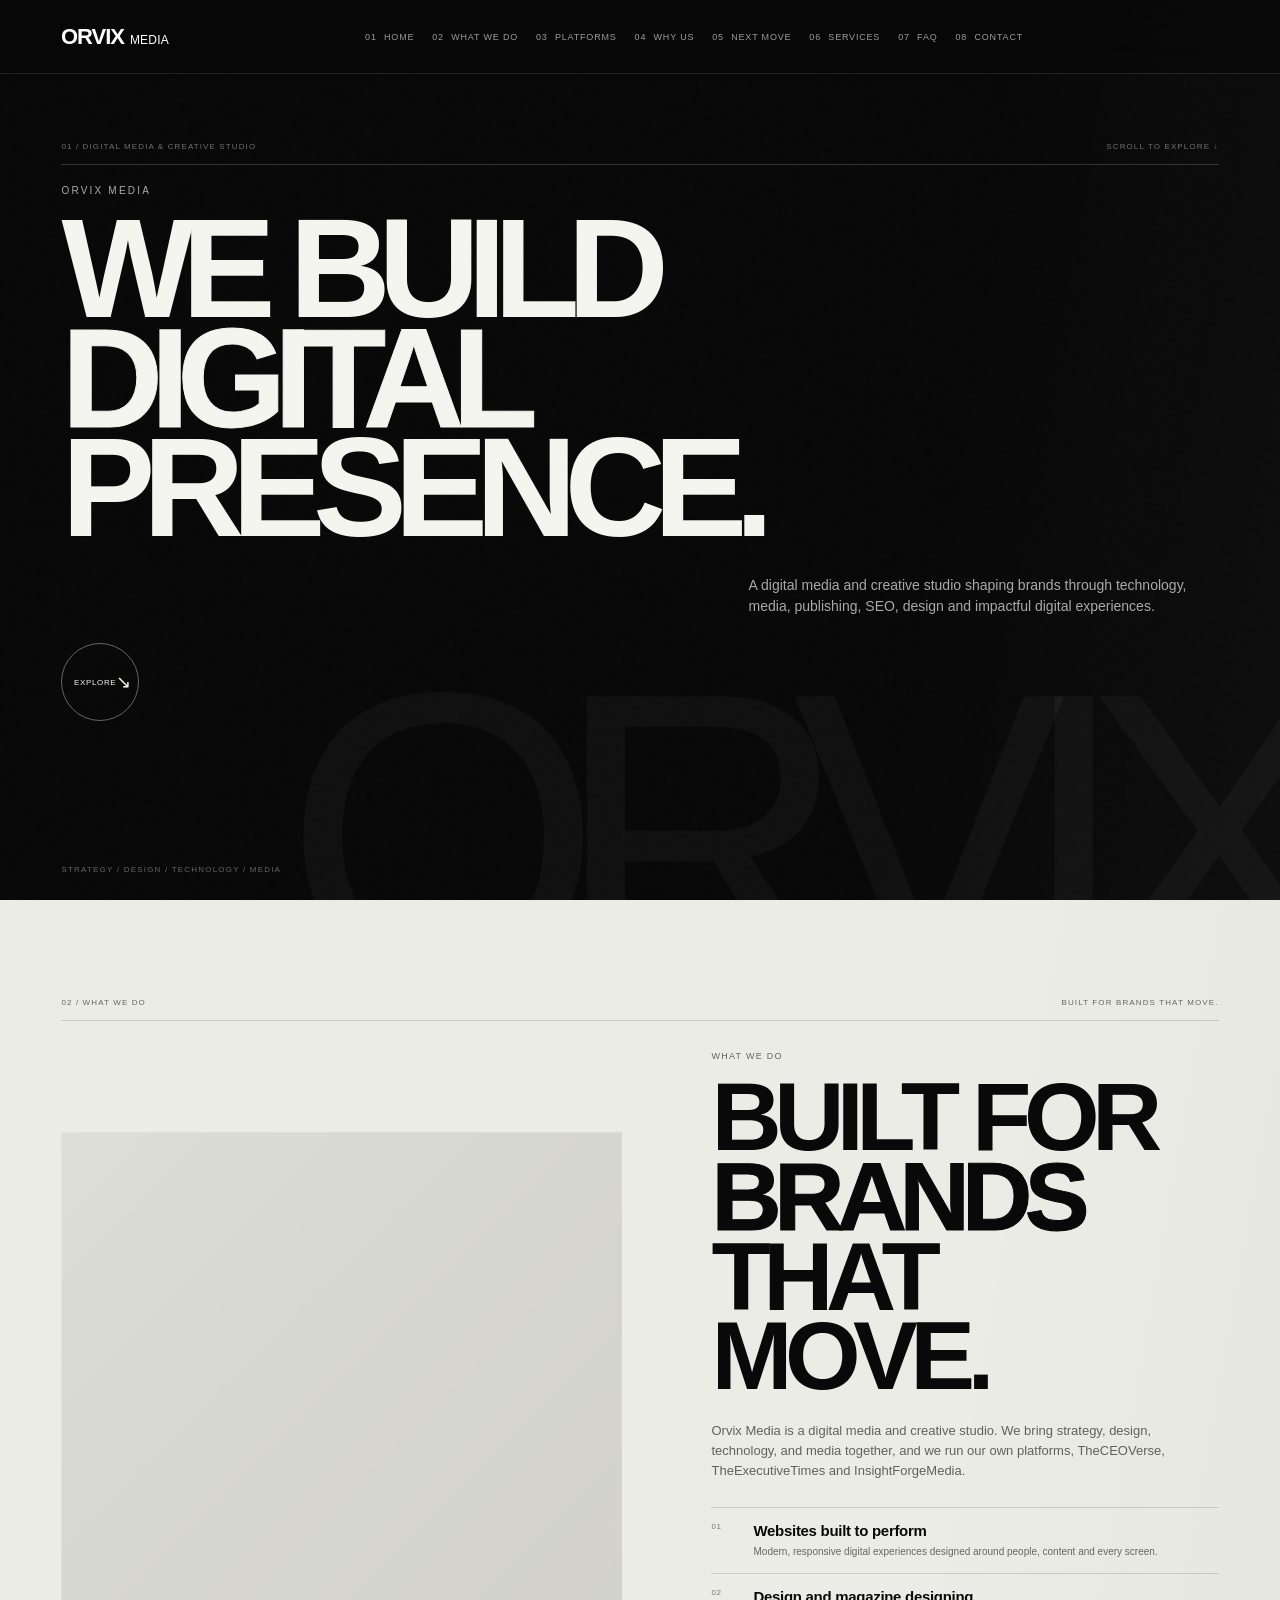
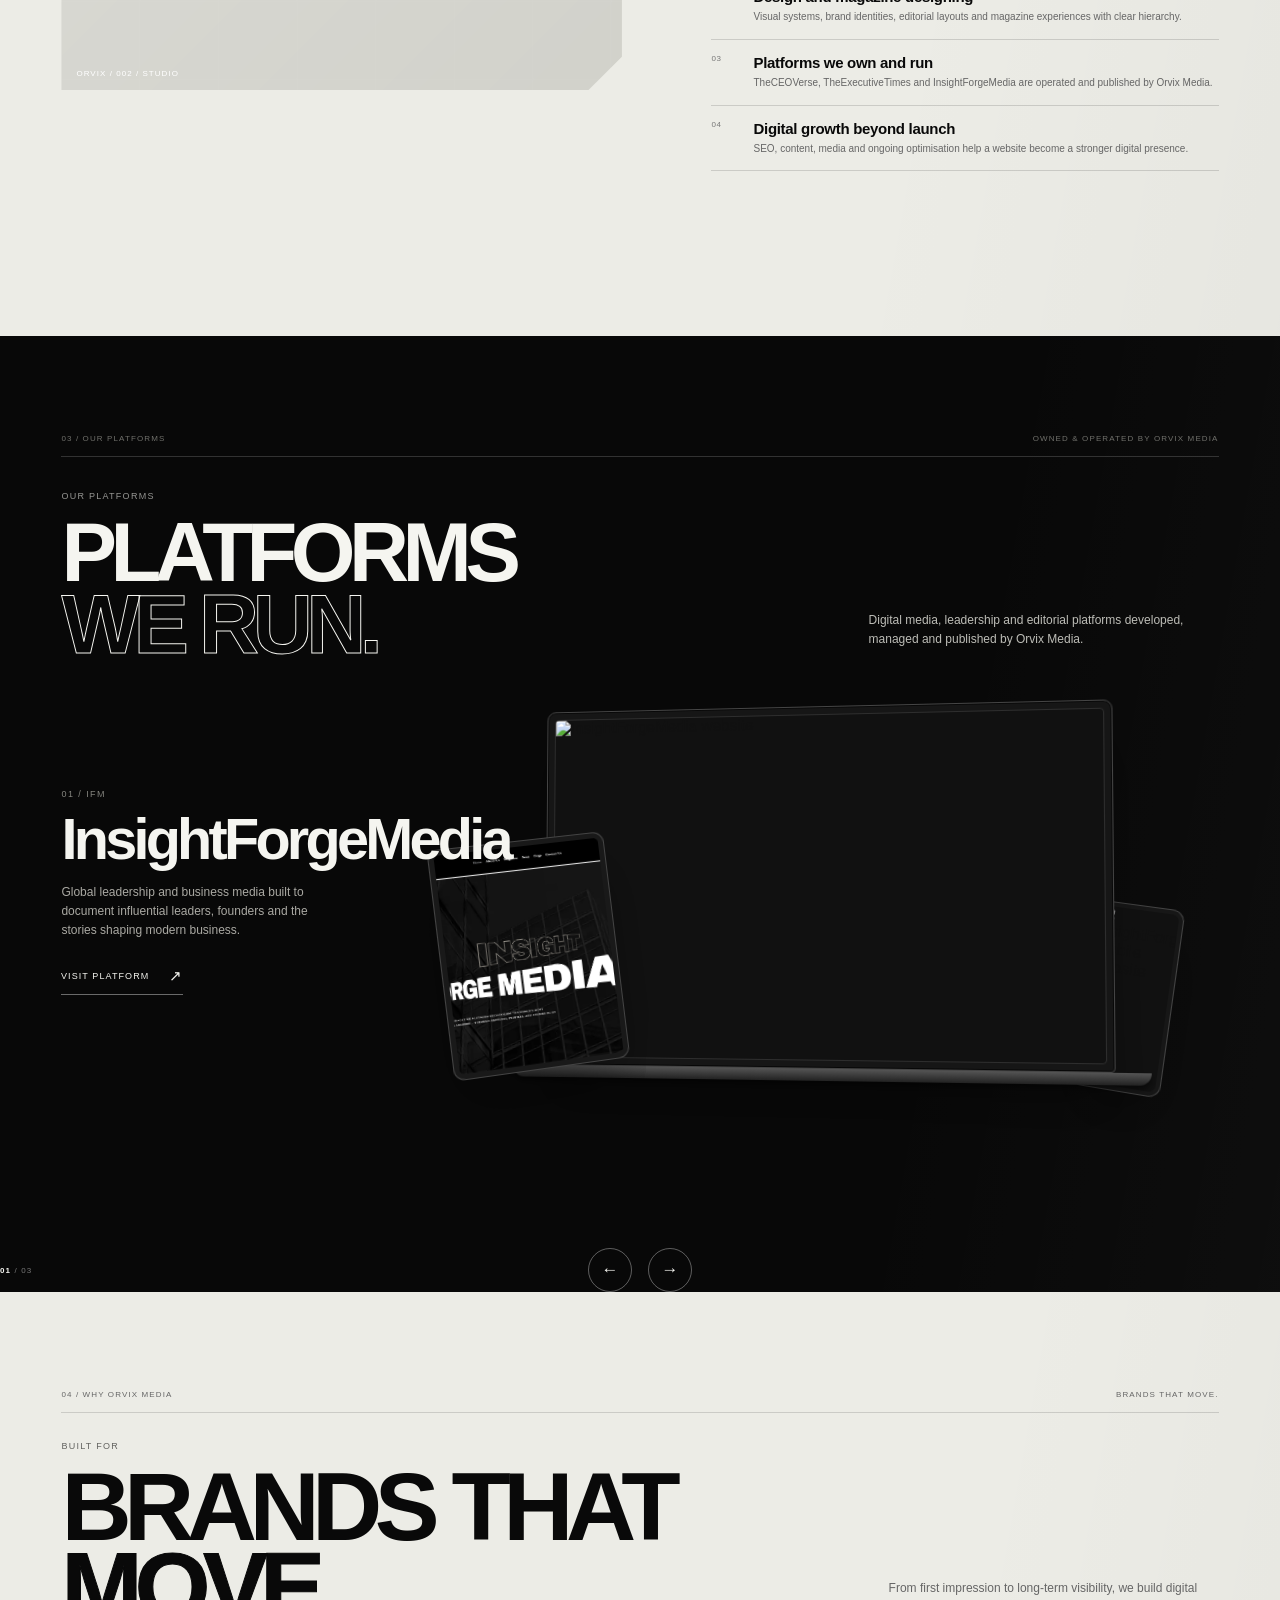
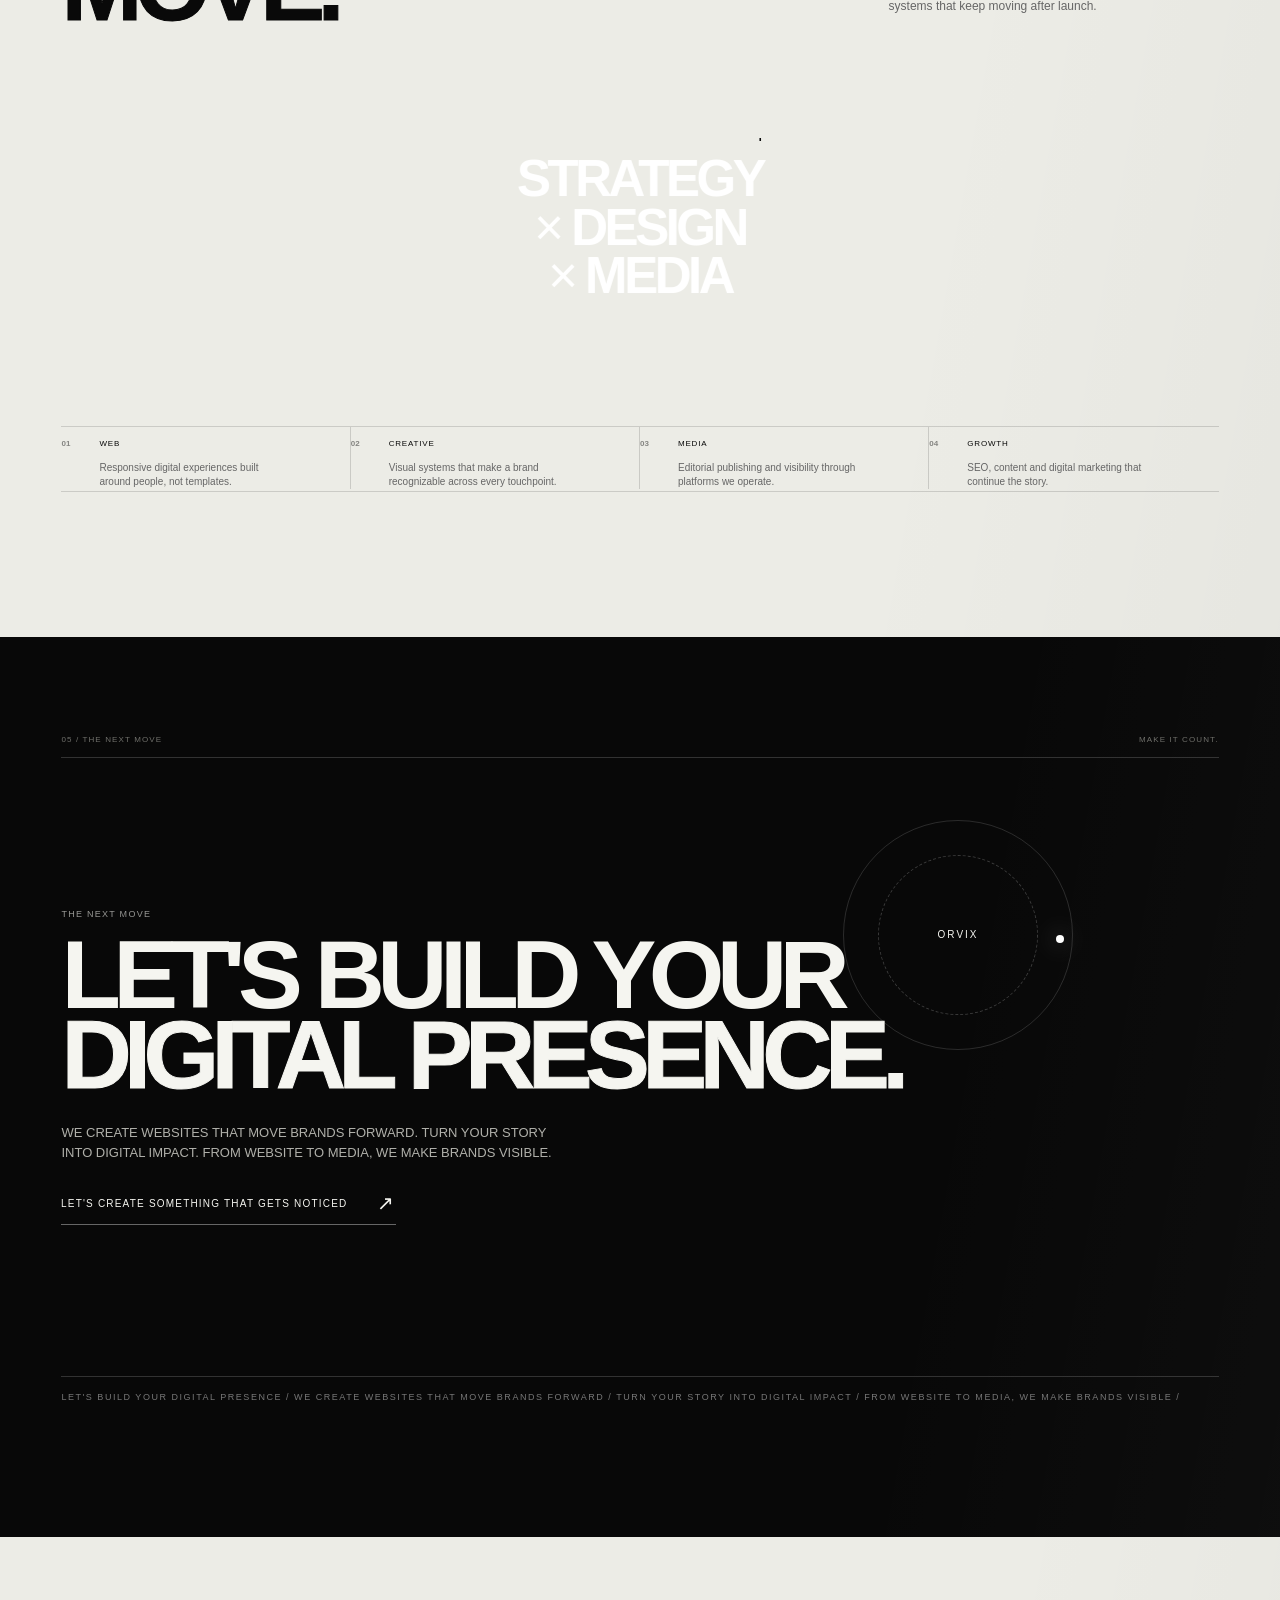
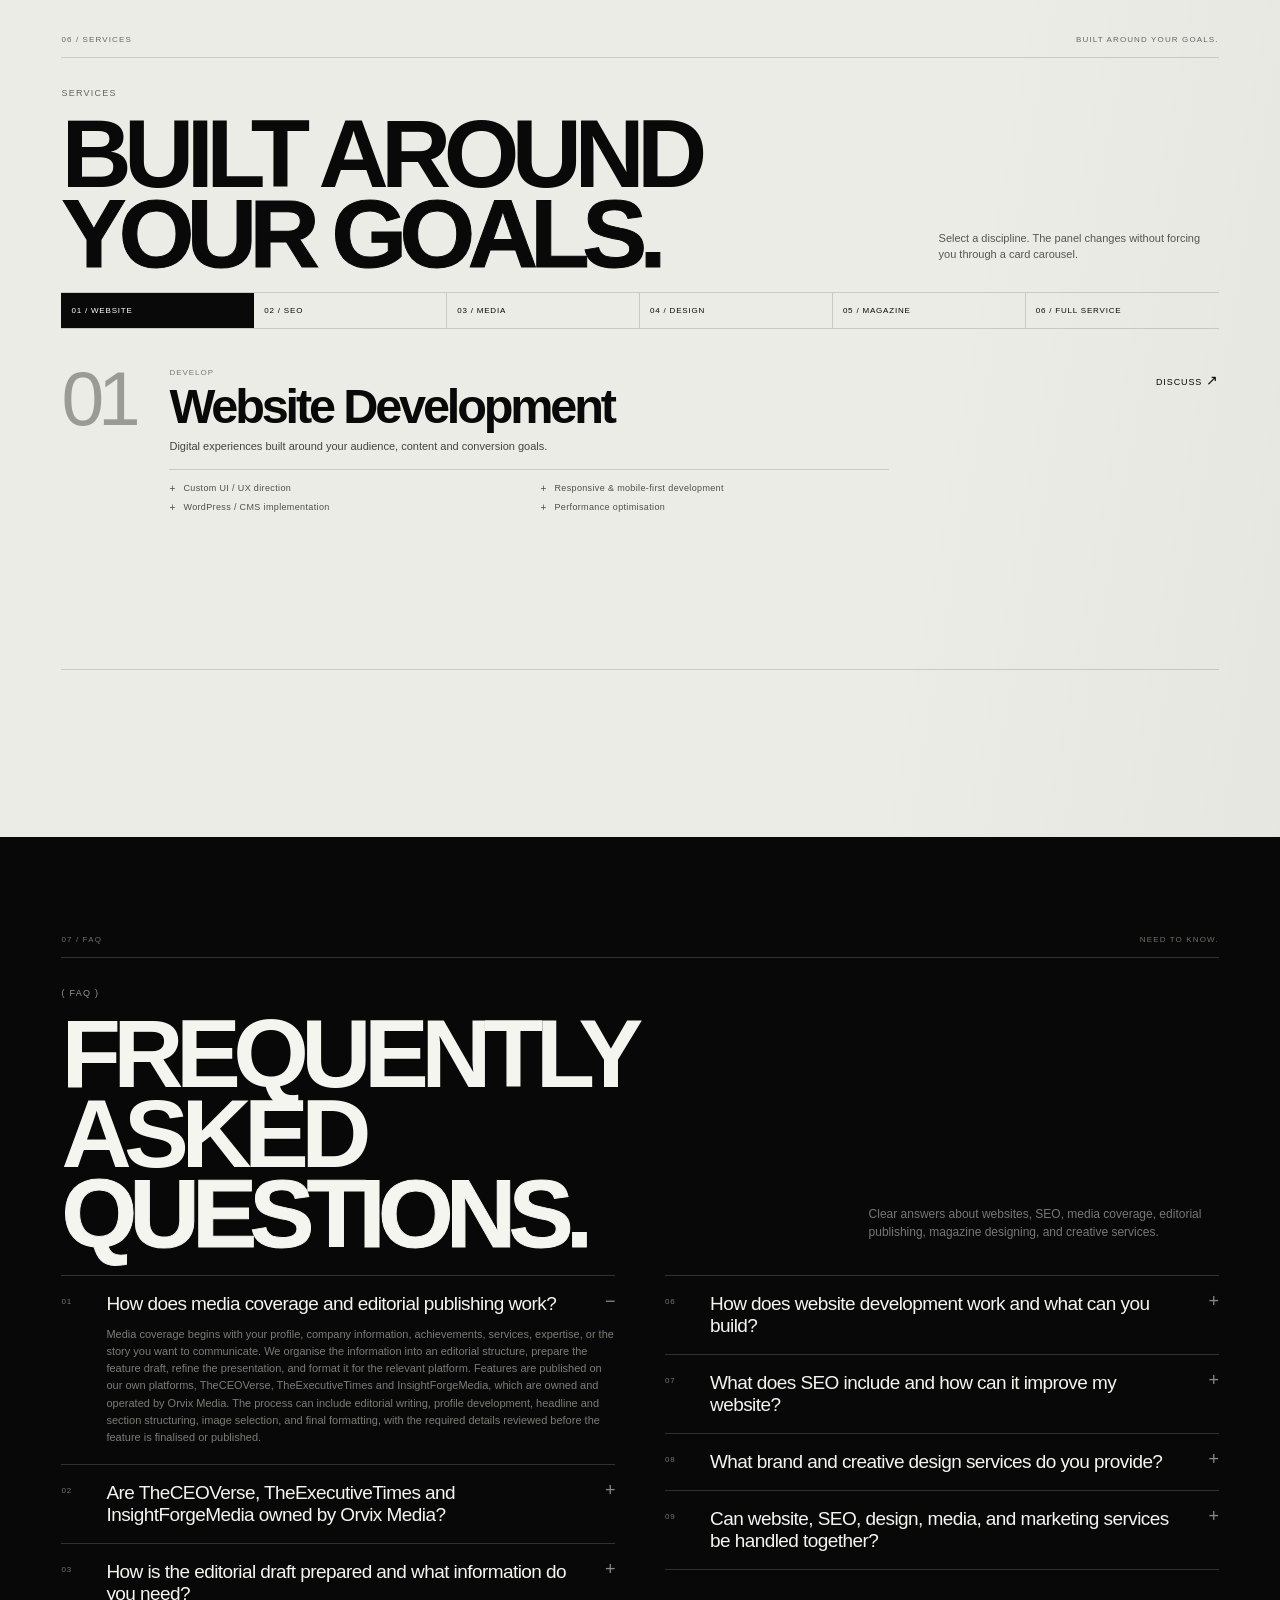
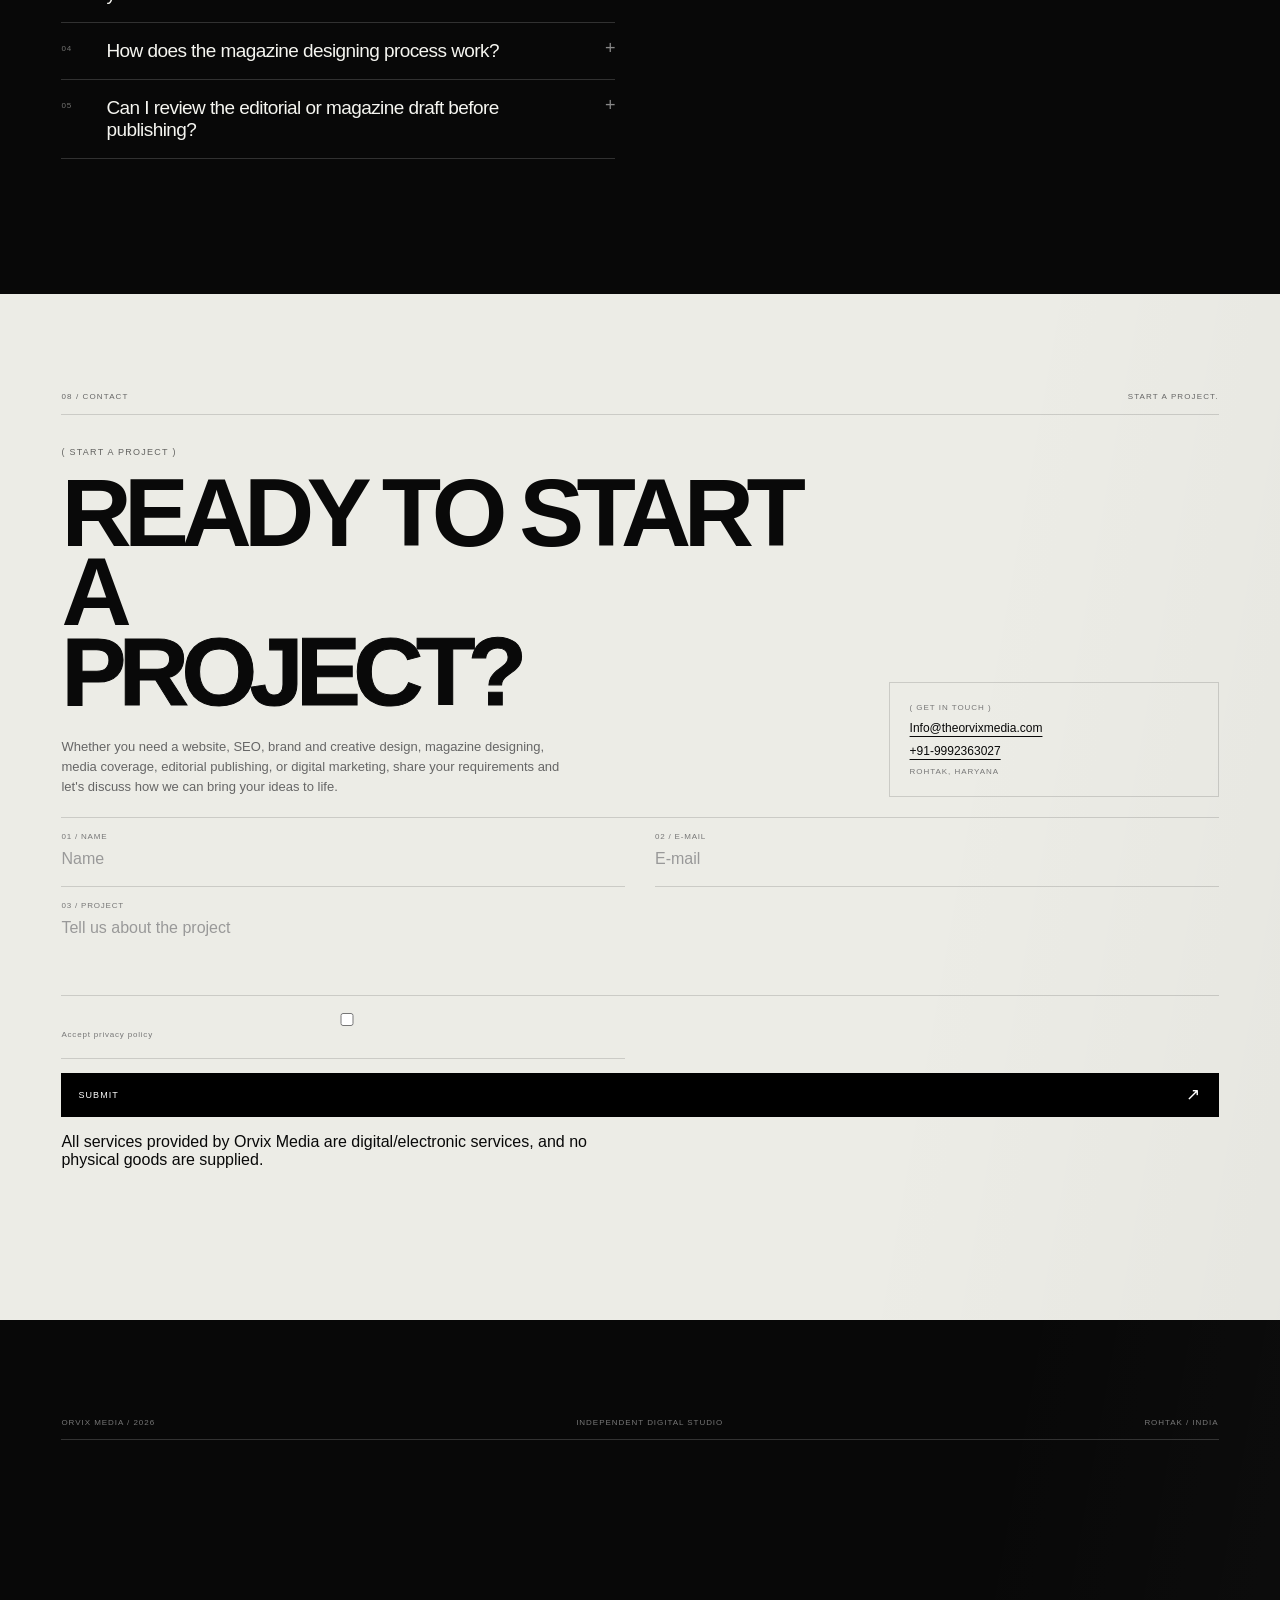
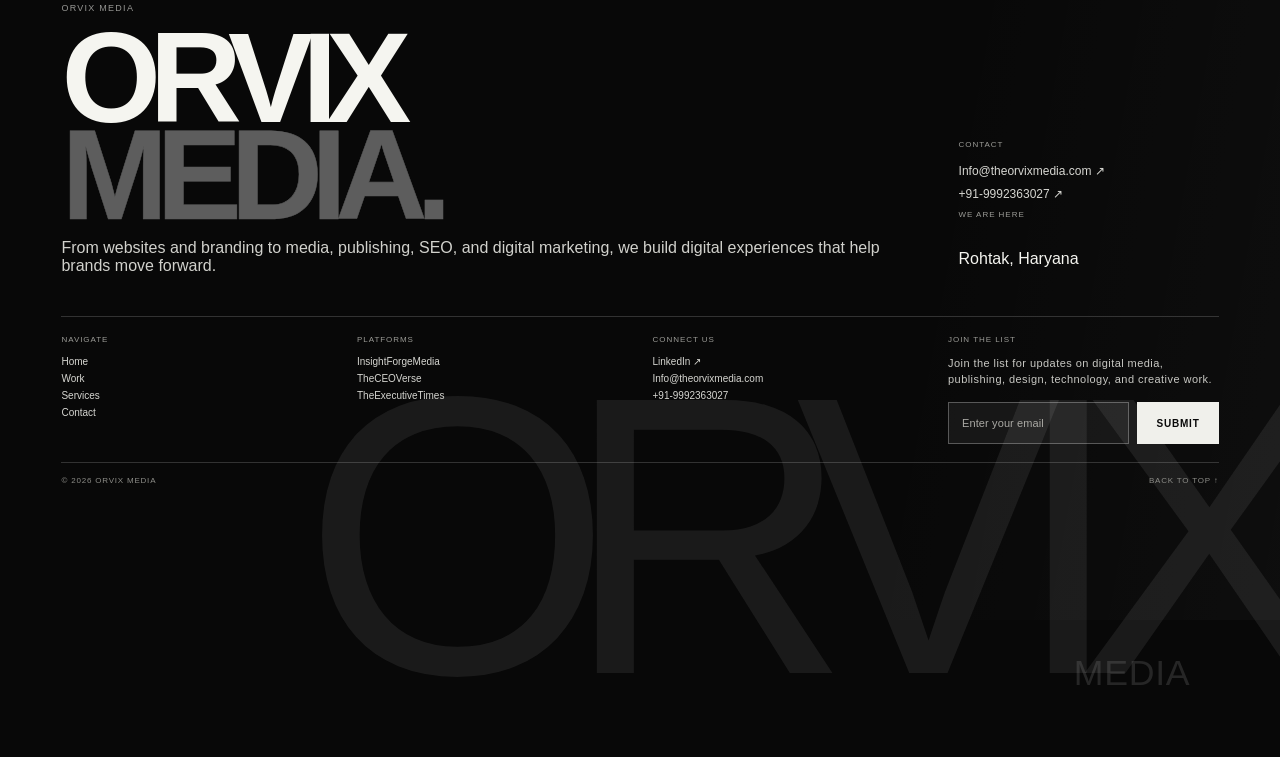
==== index.html @ ddb6db6a "minor bug fixed" ====
<!DOCTYPE html>
<html lang="en">
<head>
<meta charset="UTF-8">
<meta name="viewport" content="width=device-width, initial-scale=1.0, viewport-fit=cover">
<meta name="theme-color" content="#090909">
<meta name="description" content="Orvix Media - digital media and creative studio for websites, SEO, media, design, publishing and digital growth.">
<title>Orvix Media — Digital Media & Creative Studio</title>

<script src="https://cdn.jsdelivr.net/npm/gsap@3.13.0/dist/gsap.min.js"></script>
<script src="https://cdn.jsdelivr.net/npm/gsap@3.13.0/dist/ScrollTrigger.min.js"></script>
<script src="https://cdn.jsdelivr.net/npm/lenis@1.3.11/dist/lenis.min.js"></script>
</head>

<body>
<canvas id="webgl" aria-hidden="true"></canvas>
<div class="grain" aria-hidden="true"></div>

<header class="site-header">
  <a href="#hero" class="site-logo" aria-label="Orvix Media home">
    <span class="logo-orvix">ORVIX</span><span class="logo-media">MEDIA</span>
  </a>

  <nav class="desktop-nav" aria-label="Primary navigation">
    <a href="#hero">01 <span>Home</span></a>
    <a href="#what-we-do">02 <span>What We Do</span></a>
    <a href="#platforms">03 <span>Platforms</span></a>
    <a href="#brands">04 <span>Why Us</span></a>
    <a href="#move">05 <span>Next Move</span></a>
    <a href="#services">06 <span>Services</span></a>
    <a href="#faq">07 <span>FAQ</span></a>
    <a href="#contact">08 <span>Contact</span></a>
  </nav>

  <div class="header-actions">
    <button class="menu-btn" type="button" aria-label="Open navigation" aria-expanded="false">
      <span></span><span></span>
    </button>
  </div>
</header>

<div class="mobile-menu" aria-hidden="true">
  <div class="mobile-menu-top"><span>ORVIX MEDIA</span><span>MENU</span></div>
  <a href="#hero">Home <i>01</i></a>
  <a href="#what-we-do">What We Do <i>02</i></a>
  <a href="#platforms">Platforms <i>03</i></a>
  <a href="#brands">Why Us <i>04</i></a>
  <a href="#move">Next Move <i>05</i></a>
  <a href="#services">Services <i>06</i></a>
  <a href="#faq">FAQ <i>07</i></a>
  <a href="#contact">Contact <i>08</i></a>
</div>

<main>

<!-- 01 HERO -->
<section class="panel stack-panel dark-panel hero" id="hero" data-stack="1">
  <div class="panel-inner hero-inner">
    <div class="top-meta">
      <span>01 / DIGITAL MEDIA & CREATIVE STUDIO</span>
      <span class="meta-scroll">SCROLL TO EXPLORE ↓</span>
    </div>

    <div class="hero-center">
      <p class="hero-kicker split-label">ORVIX MEDIA</p>
      <h1 class="hero-title">
        <span class="hero-line">WE BUILD</span>
        <span class="hero-line outline-word">DIGITAL</span>
        <span class="hero-line">PRESENCE.</span>
      </h1>
      <p class="hero-copy">
        A digital media and creative studio shaping brands through technology,
        media, publishing, SEO, design and impactful digital experiences.
      </p>
      <a class="round-link magnetic" href="#what-we-do"><span>EXPLORE</span><b>↘</b></a>
    </div>

    <div class="hero-orvix" aria-hidden="true">ORVIX</div>
    <div class="hero-side-note">STRATEGY / DESIGN / TECHNOLOGY / MEDIA</div>
  </div>
</section>

<!-- 02 WHAT WE DO -->
<section class="panel stack-panel light-panel what-we-do" id="what-we-do" data-stack="2">
  <div class="panel-inner">
    <div class="top-meta dark-meta">
      <span>02 / WHAT WE DO</span>
      <span>BUILT FOR BRANDS THAT MOVE.</span>
    </div>

    <div class="split-section">
      <div class="visual-wrap distortion-wrap" data-distort>
        <div class="image-frame">
          <img src="https://images.unsplash.com/photo-1556761175-b413da4baf72?auto=format&fit=crop&w=1600&q=80" alt="Creative team working around a table" loading="lazy">
          <div class="image-grid"></div>
          <div class="distort-glow"></div>
          <span class="image-caption">ORVIX / 002 / STUDIO</span>
        </div>
      </div>

      <div class="section-copy">
        <p class="section-label">WHAT WE DO</p>
        <h2 class="display-title text-reveal">BUILT FOR<br><em>BRANDS</em><br>THAT MOVE.</h2>
        <p class="lede">
          Orvix Media is a digital media and creative studio. We bring strategy, design,
          technology, and media together, and we run our own platforms, TheCEOVerse,
          TheExecutiveTimes and InsightForgeMedia.
        </p>
        <div class="studio-points">
          <article><span>01</span><div><strong>Websites built to perform</strong><p>Modern, responsive digital experiences designed around people, content and every screen.</p></div></article>
          <article><span>02</span><div><strong>Design and magazine designing</strong><p>Visual systems, brand identities, editorial layouts and magazine experiences with clear hierarchy.</p></div></article>
          <article><span>03</span><div><strong>Platforms we own and run</strong><p>TheCEOVerse, TheExecutiveTimes and InsightForgeMedia are operated and published by Orvix Media.</p></div></article>
          <article><span>04</span><div><strong>Digital growth beyond launch</strong><p>SEO, content, media and ongoing optimisation help a website become a stronger digital presence.</p></div></article>
        </div>
      </div>
    </div>
  </div>
</section>

<!-- 03 PLATFORMS -->
<section class="panel stack-panel dark-panel platforms" id="platforms" data-stack="3">
  <div class="panel-inner">
    <div class="top-meta">
      <span>03 / OUR PLATFORMS</span>
      <span>OWNED & OPERATED BY ORVIX MEDIA</span>
    </div>

    <div class="platform-intro">
      <div>
        <p class="section-label">OUR PLATFORMS</p>
        <h2 class="display-title text-reveal">PLATFORMS<br><em>WE RUN.</em></h2>
      </div>
      <p>Digital media, leadership and editorial platforms developed, managed and published by Orvix Media.</p>
    </div>

    <div class="platform-carousel" aria-label="Our platforms carousel">
      <div class="platform-slides">
        <article class="platform-slide is-active" data-platform="0">
          <div class="platform-slide-info">
            <div class="platform-index">01 / IFM</div>
            <h3>InsightForgeMedia</h3>
            <p>Global leadership and business media built to document influential leaders, founders and the stories shaping modern business.</p>
            <a href="https://insightforgemedia.in" target="_blank" rel="noopener" class="platform-visit magnetic">VISIT PLATFORM <b>↗</b></a>
          </div>
          <div class="device-stage" aria-hidden="true">
            <div class="device device-laptop">
              <div class="device-lid"><div class="device-screen site-preview platform-image-preview"><img src="assets/imgs/InsightForge Media Landscape.png" alt="InsightForgeMedia website" loading="lazy" decoding="async"></div></div><div class="device-base"></div>
            </div>
            <div class="device device-tablet">
              <div class="device-screen site-preview platform-image-preview"><img src="assets/imgs/InsightForgeMedia tablet.png" alt="InsightForgeMedia tablet website" loading="lazy" decoding="async"></div>
            </div>
            <div class="device device-phone">
              <div class="device-screen site-preview platform-image-preview"><img src="assets/imgs/InsightForge Media mobile.png" alt="InsightForgeMedia mobile website" loading="lazy" decoding="async"></div>
            </div>
          </div></div>
        </article>

        <article class="platform-slide" data-platform="1">
          <div class="platform-slide-info">
            <div class="platform-index">02 / CEO</div>
            <h3>TheCEOVerse</h3>
            <p>A CEO recognition and editorial platform featuring business leaders, founders and professionals through premium digital stories.</p>
            <a href="https://theceoverse.com" target="_blank" rel="noopener" class="platform-visit magnetic">VISIT PLATFORM <b>↗</b></a>
          </div>
          <div class="device-stage" aria-hidden="true">
            <div class="device device-laptop">
              <div class="device-lid">
                <div class="device-screen site-preview ceo-preview ceo-image-preview"><img src="assets/imgs/TheCEOVerse Landscape.png" alt="TheCEOVerse website" loading="lazy" decoding="async"></div>
              </div><div class="device-base"></div>
            </div>
            <div class="device device-tablet">
              <div class="device-screen site-preview ceo-preview ceo-image-preview"><img src="assets/imgs/TheCEOVerse Landscape.png" alt="TheCEOVerse website" loading="lazy" decoding="async"></div>
            </div>
            <div class="device device-phone">
              <div class="device-screen site-preview ceo-preview ceo-image-preview"><img src="assets/imgs/TheCEOVerse Landscape.png" alt="TheCEOVerse website" loading="lazy" decoding="async"></div>
            </div>
          </div>
        </article>

        <article class="platform-slide" data-platform="2">
          <div class="platform-slide-info">
            <div class="platform-index">03 / ET</div>
            <h3>TheExecutiveTimes</h3>
            <p>A leadership and business editorial magazine connecting executive stories, industry insight and modern business culture.</p>
            <a href="https://theexecutivetimes.com" target="_blank" rel="noopener" class="platform-visit magnetic">VISIT PLATFORM <b>↗</b></a>
          </div>
          <div class="device-stage" aria-hidden="true">
            <div class="device device-laptop">
              <div class="device-lid"><div class="device-screen site-preview platform-image-preview"><img src="assets/imgs/TheExecutiveTimes Landscape.png" alt="TheExecutiveTimes website" loading="lazy" decoding="async"></div></div><div class="device-base"></div>
            </div>
            <div class="device device-tablet">
              <div class="device-screen site-preview platform-image-preview"><img src="assets/imgs/TheExecutiveTimes Tablet.png" alt="TheExecutiveTimes tablet website" loading="lazy" decoding="async"></div>
            </div>
            <div class="device device-phone">
              <div class="device-screen site-preview platform-image-preview"><img src="assets/imgs/TheExecutiveTimes Mobile.png" alt="TheExecutiveTimes mobile website" loading="lazy" decoding="async"></div>
            </div>
          </div></div>
        </article>
      </div>

      <div class="platform-controls">
        <span class="platform-count"><b id="platformCurrent">01</b> / 03</span>
        <button class="platform-arrow" type="button" id="platformPrev" aria-label="Previous platform">←</button>
        <button class="platform-arrow platform-arrow-next" type="button" id="platformNext" aria-label="Next platform">→</button>
      </div>
    </div>
  </div>
</section>


<!-- 04 BRANDS -->
<section class="panel stack-panel light-panel brands" id="brands" data-stack="4">
  <div class="panel-inner">
    <div class="top-meta dark-meta">
      <span>04 / WHY ORVIX MEDIA</span>
      <span>BRANDS THAT MOVE.</span>
    </div>

    <div class="brands-head">
      <div>
        <p class="section-label">BUILT FOR</p>
        <h2 class="display-title text-reveal">BRANDS THAT <em>MOVE.</em></h2>
      </div>
      <p>From first impression to long-term visibility, we build digital systems that keep moving after launch.</p>
    </div>

    <div class="brand-visual">
      <div class="split-image split-image-left">
        <img src="https://images.unsplash.com/photo-1497366754035-f200968a6e72?auto=format&fit=crop&w=1600&q=80" alt="Modern creative studio interior" loading="lazy">
      </div>
      <div class="split-image split-image-right">
        <img src="https://images.unsplash.com/photo-1497366811353-6870744d04b2?auto=format&fit=crop&w=1600&q=80" alt="Modern office workspace" loading="lazy">
      </div>
      <div class="brand-statement">STRATEGY<br><span>×</span> DESIGN<br><span>×</span> MEDIA</div>
    </div>

    <div class="reason-strip">
      <article><b>01</b><span>WEB</span><p>Responsive digital experiences built around people, not templates.</p></article>
      <article><b>02</b><span>CREATIVE</span><p>Visual systems that make a brand recognizable across every touchpoint.</p></article>
      <article><b>03</b><span>MEDIA</span><p>Editorial publishing and visibility through platforms we operate.</p></article>
      <article><b>04</b><span>GROWTH</span><p>SEO, content and digital marketing that continue the story.</p></article>
    </div>
  </div>
</section>

<!-- 05 NEXT MOVE -->
<section class="panel stack-panel dark-panel" id="move" data-stack="5">
  <div class="panel-inner">
    <div class="top-meta">
      <span>05 / THE NEXT MOVE</span>
      <span>MAKE IT COUNT.</span>
    </div>
    <div class="move-stage">
      <div class="move-orbit" aria-hidden="true">
        <span class="orbit-line"></span><span class="orbit-dot"></span><span class="orbit-word">ORVIX</span>
      </div>
      <p class="section-label">THE NEXT MOVE</p>
      <h2 class="display-title move-title">LET'S BUILD YOUR<br><em>DIGITAL PRESENCE.</em></h2>
      <p class="move-copy">WE CREATE WEBSITES THAT MOVE BRANDS FORWARD. TURN YOUR STORY INTO DIGITAL IMPACT. FROM WEBSITE TO MEDIA, WE MAKE BRANDS VISIBLE.</p>
      <a class="big-cta magnetic" href="#contact">LET'S CREATE SOMETHING THAT GETS NOTICED <span>↗</span></a>
    </div>
    <div class="move-marquee"><span>LET'S BUILD YOUR DIGITAL PRESENCE / WE CREATE WEBSITES THAT MOVE BRANDS FORWARD / TURN YOUR STORY INTO DIGITAL IMPACT / FROM WEBSITE TO MEDIA, WE MAKE BRANDS VISIBLE /</span></div>
  </div>
</section>

<!-- 06 SERVICES -->
<section class="panel stack-panel light-panel services" id="services" data-stack="6">
  <div class="panel-inner">
    <div class="top-meta dark-meta">
      <span>06 / SERVICES</span>
      <span>BUILT AROUND YOUR GOALS.</span>
    </div>

    <div class="services-head">
      <div>
        <p class="section-label">SERVICES</p>
        <h2 class="display-title text-reveal">BUILT AROUND<br><em>YOUR GOALS.</em></h2>
      </div>
      <p>Select a discipline. The panel changes without forcing you through a card carousel.</p>
    </div>

    <div class="service-switch" role="tablist" aria-label="Services">
      <button class="service-tab active" data-service="website" role="tab">01 / WEBSITE</button>
      <button class="service-tab" data-service="seo" role="tab">02 / SEO</button>
      <button class="service-tab" data-service="media" role="tab">03 / MEDIA</button>
      <button class="service-tab" data-service="design" role="tab">04 / DESIGN</button>
      <button class="service-tab" data-service="magazine" role="tab">05 / MAGAZINE</button>
      <button class="service-tab" data-service="full" role="tab">06 / FULL SERVICE</button>
    </div>

    <div class="service-display">
      <article class="service-card active" data-card="website">
        <div class="service-card-number">01</div>
        <div class="service-card-copy"><p>DEVELOP</p><h3>Website Development</h3><span class="service-summary">Digital experiences built around your audience, content and conversion goals.</span><ul class="service-features"><li>Custom UI / UX direction</li><li>Responsive & mobile-first development</li><li>WordPress / CMS implementation</li><li>Performance optimisation</li></ul></div><a href="#contact">DISCUSS <b>↗</b></a>
      </article>
      <article class="service-card" data-card="seo">
        <div class="service-card-number">02</div>
        <div class="service-card-copy"><p>RANK</p><h3>SEO</h3><span class="service-summary">A technical and content-led search system designed to build discoverability over time.</span><ul class="service-features"><li>Technical SEO & site structure</li><li>Keyword strategy & on-page SEO</li><li>Metadata, internal linking & images</li><li>Content optimisation & monitoring</li></ul></div><a href="#contact">DISCUSS <b>↗</b></a>
      </article>
      <article class="service-card" data-card="media">
        <div class="service-card-number">03</div>
        <div class="service-card-copy"><p>PUBLISH</p><h3>Media Coverage</h3><span class="service-summary">Editorial visibility across business, leadership and digital media platforms.</span><ul class="service-features"><li>Editorial features & business profiles</li><li>TheCEOVerse recognition & publishing</li><li>InsightForgeMedia features</li><li>TheExecutiveTimes editorial placement</li></ul></div><a href="#contact">DISCUSS <b>↗</b></a>
      </article>
      <article class="service-card" data-card="design">
        <div class="service-card-number">04</div>
        <div class="service-card-copy"><p>CREATE</p><h3>Brand & Creative Design</h3><span class="service-summary">A visual system that gives the brand consistency, personality and a stronger digital presence.</span><ul class="service-features"><li>Logo & visual identity systems</li><li>Brand guidelines & art direction</li><li>Social & digital creative assets</li><li>Campaign and visual direction</li></ul></div><a href="#contact">DISCUSS <b>↗</b></a>
      </article>
      <article class="service-card" data-card="magazine">
        <div class="service-card-number">05</div>
        <div class="service-card-copy"><p>EDITORIAL</p><h3>Magazine Designing</h3><span class="service-summary">Premium editorial layouts created for digital publishing, recognition stories and magazines.</span><ul class="service-features"><li>Magazine covers & visual concepts</li><li>Editorial page systems</li><li>Typography & hierarchy</li><li>Digital flipbook-ready layouts</li></ul></div><a href="#contact">DISCUSS <b>↗</b></a>
      </article>
      <article class="service-card" data-card="full">
        <div class="service-card-number">06</div>
        <div class="service-card-copy"><p>EVERYTHING</p><h3>Full Service</h3><span class="service-summary">One connected direction across website, brand, SEO, media, publishing and digital marketing.</span><ul class="service-features"><li>Website + creative direction</li><li>SEO + content optimisation</li><li>Media & editorial publishing</li><li>Digital marketing & visibility strategy</li></ul></div><a href="#contact">DISCUSS <b>↗</b></a>
      </article>
    </div>
  </div>
</section>

<!-- 07 FAQ -->
<section class="panel stack-panel faq-section" id="faq" data-stack="7">
  <div class="panel-inner">
    <div class="top-meta">
      <span>07 / FAQ</span>
      <span>NEED TO KNOW.</span>
    </div>

    <div class="faq-head">
      <div>
        <p class="section-label">( FAQ )</p>
        <h2 class="display-title text-reveal">FREQUENTLY ASKED<br><em>QUESTIONS.</em></h2>
      </div>
      <p>Clear answers about websites, SEO, media coverage, editorial publishing, magazine designing, and creative services.</p>
    </div>

    <div class="faq-grid">
      <div class="faq-column">
        <details open>
          <summary><span>01</span>How does media coverage and editorial publishing work?</summary>
          <p>Media coverage begins with your profile, company information, achievements, services, expertise, or the story you want to communicate. We organise the information into an editorial structure, prepare the feature draft, refine the presentation, and format it for the relevant platform. Features are published on our own platforms, TheCEOVerse, TheExecutiveTimes and InsightForgeMedia, which are owned and operated by Orvix Media. The process can include editorial writing, profile development, headline and section structuring, image selection, and final formatting, with the required details reviewed before the feature is finalised or published.</p>
        </details>
        <details>
          <summary><span>02</span>Are TheCEOVerse, TheExecutiveTimes and InsightForgeMedia owned by Orvix Media?</summary>
          <p>Yes. TheCEOVerse, TheExecutiveTimes and InsightForgeMedia are our own platforms. We run them end to end, from editorial and design to development and publishing. Any service offered on these platforms is handled by Orvix Media, and payments for those services are collected directly by Orvix Media.</p>
        </details>
        <details>
          <summary><span>03</span>How is the editorial draft prepared and what information do you need?</summary>
          <p>The editorial draft is built from the information you provide, such as your professional background, company story, achievements, areas of expertise, services, milestones, website, social links, photographs, and any specific points you want highlighted. We turn that material into a clear, structured feature rather than simply placing the supplied information on a page. Once the draft is prepared, the relevant details can be reviewed so names, designations, company information, achievements, and other important facts are presented correctly before finalisation.</p>
        </details>
        <details>
          <summary><span>04</span>How does the magazine designing process work?</summary>
          <p>Magazine designing covers the complete visual presentation of a publication, including the cover, typography, page layouts, image placement, section hierarchy, editorial formatting, and overall visual consistency. We organise the approved content into a readable magazine structure and create layouts that work across the required pages and formats. The process can also include cover concepts, feature-page layouts, contents pages, profile sections, advertisement or promotional pages, and final export preparation, with revisions handled according to the agreed scope.</p>
        </details>
        <details>
          <summary><span>05</span>Can I review the editorial or magazine draft before publishing?</summary>
          <p>Yes. Before final delivery or publishing, the relevant draft or design can be reviewed for factual details, names, titles, company information, images, page layouts, and other required corrections. This review stage helps ensure that the approved information is represented correctly and that the final editorial or magazine design matches the agreed direction. The number and scope of revisions can depend on the project or service agreed at the beginning.</p>
        </details>
      </div>
      <div class="faq-column">
        <details>
          <summary><span>06</span>How does website development work and what can you build?</summary>
          <p>Website development starts with understanding your business, audience, content, required pages, functionality, and visual direction. We can work on business websites, portfolio websites, media and magazine websites, landing pages, WordPress websites, and custom web experiences, with responsive layouts designed for desktop, tablet, and mobile screens. The process can include page structure, UI design, front-end development, CMS or WordPress implementation, content sections, forms, performance considerations, testing, and launch support depending on the project scope.</p>
        </details>
        <details>
          <summary><span>07</span>What does SEO include and how can it improve my website?</summary>
          <p>SEO can cover technical improvements, on-page optimisation, keyword research, content structure, metadata, internal linking, image optimisation, website performance, and other search-related improvements based on the website and its goals. We first look at the existing site structure and content to identify areas that can be improved, then work on relevant optimisation and content recommendations. SEO is an ongoing process, so results can depend on the website, competition, content quality, search demand, and the consistency of optimisation over time.</p>
        </details>
        <details>
          <summary><span>08</span>What brand and creative design services do you provide?</summary>
          <p>Brand and creative design can cover logo design, brand identity, visual direction, social media creatives, digital graphics, magazine designing, editorial layouts, and other branded communication materials. We develop a visual system around the brand so that typography, colours, layouts, imagery, and graphic elements work consistently across different platforms. For magazine and editorial projects, the design can extend from the cover and feature pages to contents, profiles, promotional sections, and final publication-ready layouts.</p>
        </details>
        <details>
          <summary><span>09</span>Can website, SEO, design, media, and marketing services be handled together?</summary>
          <p>Yes. These services can be planned as separate projects or combined when a brand needs a broader digital presence. A single project can bring together website development, brand and creative design, magazine designing, SEO, content, media coverage, editorial publishing, and digital marketing so that the website and communication remain consistent. The exact combination, timeline, deliverables, and pricing depend on the scope and requirements discussed before the project begins.</p>
        </details>
      </div>
    </div>
  </div>
</section>

<!-- 08 CONTACT -->
<section class="panel stack-panel light-panel contact-section" id="contact" data-stack="8">
  <div class="panel-inner">
    <div class="top-meta dark-meta">
      <span>08 / CONTACT</span>
      <span>START A PROJECT.</span>
    </div>

    <div class="contact-hero">
      <div>
        <p class="section-label">( START A PROJECT )</p>
        <h2 class="display-title text-reveal">READY TO START A<br><em>PROJECT?</em></h2>
        <p class="contact-lede">Whether you need a website, SEO, brand and creative design, magazine designing, media coverage, editorial publishing, or digital marketing, share your requirements and let's discuss how we can bring your ideas to life.</p>
      </div>
      <div class="contact-card">
        <span>( GET IN TOUCH )</span>
        <a href="mailto:Info@theorvixmedia.com">Info@theorvixmedia.com</a>
        <a href="tel:+919992363027">+91-9992363027</a>
        <span>ROHTAK, HARYANA</span>
      </div>
    </div>

    <form class="contact-form" id="contactForm">
      <label><span>01 / NAME</span><input name="name" autocomplete="name" required placeholder="Name"></label>
      <label><span>02 / E-MAIL</span><input name="email" type="email" autocomplete="email" required placeholder="E-mail"></label>
      <label><span>03 / PROJECT</span><textarea name="message" rows="3" required placeholder="Tell us about the project"></textarea></label>
      <label class="contact-check"><input type="checkbox" required><span>Accept privacy policy</span></label>
      <button type="submit">SUBMIT <span>↗</span></button>
      <p id="formNote">All services provided by Orvix Media are digital/electronic services, and no physical goods are supplied.</p>
    </form>
  </div>
</section>

<!-- 09 FOOTER -->
<section class="panel stack-panel dark-panel footer" id="footer" data-stack="9">
  <div class="panel-inner">
    <div class="footer-award-line">
      <span>ORVIX MEDIA / 2026</span>
      <span>INDEPENDENT DIGITAL STUDIO</span>
      <span>ROHTAK / INDIA</span>
    </div>

    <div class="footer-main">
      <div class="footer-copy">
        <p class="section-label">ORVIX MEDIA</p>
        <h2 class="footer-title">ORVIX<br><em>MEDIA.</em></h2>
        <p class="footer-description">From websites and branding to media, publishing, SEO, and digital marketing, we build digital experiences that help brands move forward.</p>
      </div>
      <div class="footer-join">
        <span>CONTACT</span>
        <a href="mailto:Info@theorvixmedia.com">Info@theorvixmedia.com ↗</a>
        <a href="tel:+919992363027">+91-9992363027 ↗</a>
        <span>WE ARE HERE</span>
        <p>Rohtak, Haryana</p>
      </div>
    </div>

    <div class="footer-links">
      <div>
        <span>NAVIGATE</span>
        <a href="#hero">Home</a>
        <a href="#platforms">Work</a>
        <a href="#services">Services</a>
        <a href="#contact">Contact</a>
      </div>
      <div>
        <span>PLATFORMS</span>
        <a href="https://insightforgemedia.in" target="_blank" rel="noopener">InsightForgeMedia</a>
        <a href="https://theceoverse.com" target="_blank" rel="noopener">TheCEOVerse</a>
        <a href="https://theexecutivetimes.com" target="_blank" rel="noopener">TheExecutiveTimes</a>
      </div>
      <div>
        <span>CONNECT US</span>
        <a href="https://www.linkedin.com/" target="_blank" rel="noopener">LinkedIn ↗</a>
        <a href="mailto:Info@theorvixmedia.com">Info@theorvixmedia.com</a>
        <a href="tel:+919992363027">+91-9992363027</a>
      </div>
      <div class="footer-manifesto">
        <span>JOIN THE LIST</span>
        <p>Join the list for updates on digital media, publishing, design, technology, and creative work.</p>
        <form class="footer-newsletter" data-newsletter>
          <input type="email" name="email" required placeholder="Enter your email" aria-label="Enter your email">
          <button type="submit">SUBMIT</button>
        </form>
      </div>
    </div>

    <div class="footer-bottom">
      <span>© 2026 ORVIX MEDIA</span>
      <a href="#hero" class="back-top">BACK TO TOP ↑</a>
    </div>

    <a href="#hero" class="footer-word" aria-label="Back to top"><span>ORVIX</span><small>MEDIA</small></a>
  </div>
</section>

</main>

<style>
:root{
  --black:#080808;
  --black-2:#111;
  --white:#f5f5f0;
  --paper:#ecece6;
  --ink:#090909;
  --muted:#777;
  --muted-dark:#9a9a95;
  --line-light:rgba(0,0,0,.14);
  --line-dark:rgba(255,255,255,.17);
  --ease:cubic-bezier(.16,1,.3,1);
  --pad:clamp(18px,4.8vw,76px);
}
*{box-sizing:border-box}
html{scroll-behavior:auto;background:var(--black)}
body{margin:0;background:var(--black);color:var(--white);font-family:Arial,Helvetica,sans-serif;overflow-x:hidden}
a{color:inherit;text-decoration:none}
button,input,textarea{font:inherit}
button{cursor:pointer}
img{display:block;max-width:100%}

#webgl{position:fixed;inset:0;width:100%;height:100%;z-index:0;pointer-events:none;opacity:.16}
.grain{position:fixed;inset:0;z-index:90;pointer-events:none;opacity:.035;background-image:url("data:image/svg+xml,%3Csvg viewBox='0 0 180 180' xmlns='http://www.w3.org/2000/svg'%3E%3Cfilter id='n'%3E%3CfeTurbulence type='fractalNoise' baseFrequency='.9' numOctaves='2' stitchTiles='stitch'/%3E%3C/filter%3E%3Crect width='100%25' height='100%25' filter='url(%23n)' opacity='.5'/%3E%3C/svg%3E")}

.site-header{
  position:fixed;left:0;right:0;top:0;z-index:1000;
  height:74px;padding:0 var(--pad);display:flex;align-items:center;justify-content:space-between;
  color:#fff;background:rgba(8,8,8,.36);border-bottom:1px solid rgba(255,255,255,.11);
  backdrop-filter:blur(18px) saturate(125%);-webkit-backdrop-filter:blur(18px) saturate(125%);
  transition:background .4s ease,color .4s ease,border-color .4s ease,transform .5s var(--ease);
}
.site-header.scrolled{background:rgba(8,8,8,.72)}
.site-logo{display:flex;align-items:baseline;gap:6px;font-weight:800;letter-spacing:-.065em;transform-origin:left center;will-change:transform}
.logo-orvix{font-size:22px}.logo-media{font-size:12px;font-weight:400;letter-spacing:.02em}
.desktop-nav{display:flex;gap:18px;font-size:9px;letter-spacing:.09em;text-transform:uppercase}
.desktop-nav a{opacity:.6;transition:opacity .3s ease,transform .3s ease}
.desktop-nav a:hover{opacity:1;transform:translateY(-2px)}
.desktop-nav span{margin-left:4px}
.header-actions{display:flex;align-items:center;gap:12px}
.menu-btn{display:none;width:42px;height:42px;border:0;background:transparent;padding:8px}
.menu-btn span{display:block;height:1px;width:100%;background:currentColor;margin:7px 0}

.mobile-menu{position:fixed;inset:0;z-index:900;background:#080808;color:#fff;transform:translateY(-101%);transition:transform .75s var(--ease);padding:92px 20px 30px;display:flex;flex-direction:column;justify-content:center}
.mobile-menu.is-open{transform:translateY(0)}
.mobile-menu-top{display:flex;justify-content:space-between;font-size:8px;letter-spacing:.12em;color:#888;position:absolute;top:26px;left:20px;right:20px}
.mobile-menu>a{font-size:clamp(34px,10vw,62px);line-height:.92;letter-spacing:-.06em;padding:8px 0;border-bottom:1px solid rgba(255,255,255,.14);display:flex;justify-content:space-between}
.mobile-menu>a i{font-style:normal;font-size:9px;letter-spacing:.1em;opacity:.45;align-self:flex-end;margin-bottom:9px}

main{position:relative;z-index:1}
.panel{position:relative;min-height:100svh;z-index:1}
.stack-panel{position:relative;top:auto;min-height:100svh}
.stack-panel[data-stack="1"]{z-index:1}.stack-panel[data-stack="2"]{z-index:2}.stack-panel[data-stack="3"]{z-index:3}
.stack-panel[data-stack="4"]{z-index:4}.stack-panel[data-stack="5"]{z-index:5}.stack-panel[data-stack="6"]{z-index:6}
.stack-panel[data-stack="7"]{z-index:7}.stack-panel[data-stack="8"]{z-index:8}.stack-panel[data-stack="9"]{z-index:9}
.panel-inner{min-height:100svh;padding:98px var(--pad) clamp(135px,14vh,200px);display:flex;flex-direction:column;position:relative}
.dark-panel{background:var(--black);color:var(--white)}
.light-panel{background:var(--paper);color:var(--ink)}
.dark-panel:after,.light-panel:after{content:"";position:absolute;inset:0;pointer-events:none;z-index:0;background:linear-gradient(100deg,transparent 0 70%,rgba(255,255,255,.025) 100%)}
.light-panel:after{background:linear-gradient(100deg,transparent 0 70%,rgba(0,0,0,.025) 100%)}
.panel-inner>*{position:relative;z-index:1}
.top-meta{display:flex;justify-content:space-between;gap:20px;padding-bottom:13px;border-bottom:1px solid var(--line-dark);font-size:8px;letter-spacing:.14em;color:#70706b;text-transform:uppercase}
.dark-meta{border-color:var(--line-light);color:#666}
.section-label{margin:0 0 16px;font-size:9px;letter-spacing:.14em;text-transform:uppercase;opacity:.6}
/* BIG EDITORIAL TYPE INTERACTION - stable readable distortion */
.display-title,.move-title,.footer-title,.platform-card h3,.service-card h3{position:relative;isolation:isolate}
.text-reveal,.display-title,.service-card-copy,.service-card h3{overflow:visible}
.split-word{display:inline-block;position:relative;white-space:pre;cursor:default;backface-visibility:hidden;transform-origin:50% 100%;will-change:transform,filter;transition:transform .5s cubic-bezier(.16,1,.3,1),filter .35s ease,color .25s ease;text-shadow:none;z-index:1}
.split-word:before,.split-word:after{content:attr(data-word);position:absolute;inset:0;pointer-events:none;z-index:-1;white-space:pre;color:inherit;transition:opacity .22s ease,transform .38s cubic-bezier(.16,1,.3,1),filter .3s ease}
.split-word:before{opacity:0;clip-path:inset(0 0 52% 0);transform:translate3d(0,0,0) skewX(0);filter:none}
.split-word:after{opacity:0;clip-path:inset(52% 0 0 0);transform:translate3d(0,0,0) skewX(0);filter:none}
.split-word:hover{transform:perspective(700px) rotateX(-9deg) rotateY(7deg) skewX(-2deg) translate3d(0,-4px,0) scale(1.018);filter:contrast(1.08)}
.split-word:hover:before{opacity:.22;transform:translate3d(-4px,2px,0) skewX(-4deg);filter:blur(.4px)}
.split-word:hover:after{opacity:.18;transform:translate3d(4px,-2px,0) skewX(4deg);filter:blur(.4px)}
.dark-panel .split-word:hover{ text-shadow:4px 0 rgba(255,255,255,.10),-3px 0 rgba(255,255,255,.05)}
.light-panel .split-word:hover{ text-shadow:4px 0 rgba(0,0,0,.10),-3px 0 rgba(0,0,0,.045)}
/* Service titles stay crisp: distortion is carried by transform/shadow, never by duplicate text layers. */
.service-card h3 .split-word:before,.service-card h3 .split-word:after{display:none!important}
.service-card h3 .split-word:hover{color:inherit!important;text-shadow:3px 0 rgba(0,0,0,.10),-2px 0 rgba(0,0,0,.04);filter:contrast(1.04)}

.display-title{margin:0;font-size:clamp(50px,7.6vw,130px);line-height:.82;letter-spacing:-.078em;font-weight:700}
.display-title em,.hero-title .outline-word{font-style:normal;color:inherit;-webkit-text-stroke:1px currentColor}
.lede{max-width:500px;margin:25px 0 0;font-size:13px;line-height:1.55;color:#62625d}
.dark-panel .lede{color:#b0b0aa}

.hero-inner{justify-content:center;overflow:hidden}
.hero-center{max-width:1200px;margin-top:20px}
.hero-kicker{font-size:10px;letter-spacing:.22em;margin:0 0 18px;color:#aaa}
.hero-title{margin:0;font-size:clamp(58px,11vw,178px);line-height:.78;letter-spacing:-.09em;font-weight:800;position:relative;z-index:2}
.hero-line{display:block;overflow:visible}
.hero-copy{max-width:470px;margin:32px 0 0 auto;color:#aaa;font-size:14px;line-height:1.5}
.round-link{width:78px;height:78px;border:1px solid #666;border-radius:50%;display:flex;align-items:center;justify-content:space-between;padding:12px;margin-top:26px;font-size:8px;letter-spacing:.08em;transition:background .4s ease,color .4s ease,transform .5s var(--ease)}
.round-link b{font-size:18px;font-weight:400}
.round-link:hover{background:#fff;color:#000;transform:rotate(-12deg) scale(1.08)}
.hero-orvix{position:absolute;right:-2vw;bottom:-5vw;font-size:clamp(150px,32vw,540px);line-height:.62;letter-spacing:-.12em;color:rgba(255,255,255,.035);pointer-events:none;will-change:transform}
.hero-side-note{position:absolute;left:var(--pad);bottom:26px;color:#666;font-size:8px;letter-spacing:.15em}

.split-section{display:grid;grid-template-columns:1.05fr .95fr;gap:clamp(30px,7vw,110px);align-items:center;flex:1;padding:30px 0}
.visual-wrap{height:min(62vh,620px);min-height:360px;perspective:1000px}
.image-frame{height:100%;position:relative;overflow:hidden;background:#d8d8d2;clip-path:polygon(0 0,100% 0,100% 94%,94% 100%,0 100%)}
.image-frame img{width:100%;height:100%;object-fit:cover;filter:grayscale(1) contrast(1.05);transform:scale(1.08);transition:filter .6s ease}
.image-frame:before{content:"";position:absolute;inset:0;z-index:2;background:linear-gradient(135deg,rgba(255,255,255,.16),transparent 35%,rgba(0,0,0,.16));mix-blend-mode:overlay;pointer-events:none}
.image-grid{position:absolute;inset:0;z-index:3;background:linear-gradient(rgba(255,255,255,.08) 1px,transparent 1px),linear-gradient(90deg,rgba(255,255,255,.08) 1px,transparent 1px);background-size:14% 14%;opacity:.3;pointer-events:none}
.distort-glow{position:absolute;width:180px;height:180px;border-radius:50%;background:rgba(255,255,255,.18);filter:blur(45px);left:50%;top:50%;transform:translate(-50%,-50%);opacity:0;z-index:4;pointer-events:none}
.image-caption{position:absolute;left:15px;bottom:12px;z-index:5;color:#fff;font-size:8px;letter-spacing:.13em}
.distortion-wrap:hover .image-frame img{filter:grayscale(.35) contrast(1.18);transition:none}
 .section-copy{align-self:center}.micro-list{display:flex;flex-wrap:wrap;gap:9px 18px;margin-top:35px;padding-top:14px;border-top:1px solid var(--line-light);font-size:8px;letter-spacing:.1em;color:#666}
.studio-points{margin-top:26px;border-top:1px solid var(--line-light)}
.studio-points article{display:grid;grid-template-columns:32px 1fr;gap:10px;padding:14px 0;border-bottom:1px solid var(--line-light)}
.studio-points article>span{font-size:8px;color:#777;letter-spacing:.08em}
.studio-points strong{display:block;font-size:15px;line-height:1.15;letter-spacing:-.02em}
.studio-points p{margin:5px 0 0;max-width:480px;font-size:10px;line-height:1.45;color:#666}


.platforms .panel-inner{padding-bottom:clamp(150px,15vh,220px)}
.platform-intro{display:grid;grid-template-columns:minmax(0,1fr) 350px;gap:40px;align-items:end;padding:38px 0 34px;position:relative;z-index:4}.platform-intro .display-title{font-size:clamp(46px,6.5vw,112px);line-height:.86;visibility:visible;min-height:1.7em;color:#f5f5f0}.platform-intro .display-title em{color:transparent;-webkit-text-stroke:1px #f5f5f0}
.platform-intro>p{font-size:12px;line-height:1.55;color:#bdbdb7;max-width:340px}
.platform-stack{flex:1;display:flex;flex-direction:column;gap:18px;position:relative;padding:8px 0 10px}
.platform-card{position:relative;top:auto;min-height:27vh;padding:22px 26px;background:#111;border:1px solid rgba(255,255,255,.16);display:flex;flex-direction:column;justify-content:space-between;box-shadow:0 -20px 50px rgba(0,0,0,.08);overflow:hidden;transform-origin:center top;transition:background .5s ease,color .5s ease}
.platform-card:nth-child(1){z-index:1}.platform-card:nth-child(2){z-index:2}.platform-card:nth-child(3){z-index:3}
.platform-card:before{content:"";position:absolute;inset:-40%;background:radial-gradient(circle at var(--mx,50%) var(--my,50%),rgba(255,255,255,.14),transparent 25%);opacity:0;transition:opacity .4s ease}
.platform-card:hover:before{opacity:1}
.platform-card:hover{background:#f5f5f0;color:#080808}
.platform-card-top,.platform-card-body{position:relative;z-index:1}
.platform-card-top{display:flex;justify-content:space-between;font-size:8px;letter-spacing:.12em;opacity:.6}
.platform-card-body{display:grid;grid-template-columns:100px 1fr 40px;align-items:end;gap:30px}
.platform-symbol{width:78px;height:78px;border:1px solid currentColor;border-radius:50%;display:grid;place-items:center;font-size:12px;letter-spacing:.08em}
.platform-card-body p{margin:0 0 8px;font-size:8px;letter-spacing:.13em;opacity:.55}
.platform-card-body h3{margin:0;font-size:clamp(30px,5vw,76px);line-height:.86;letter-spacing:-.07em}
.platform-card-body strong{font-size:9px;opacity:.5;align-self:end}

.brands .panel-inner{padding-bottom:clamp(145px,14vh,210px)}
.brands-head{display:flex;align-items:end;justify-content:space-between;gap:40px;padding:28px 0 16px}
.brands-head>p{max-width:330px;color:#666;font-size:12px;line-height:1.5}
.brand-visual{height:40vh;min-height:260px;position:relative;overflow:hidden;margin-top:5px}
.split-image{position:absolute;width:53%;height:75%;overflow:hidden;will-change:transform,clip-path}
.split-image img{width:100%;height:100%;object-fit:cover;filter:grayscale(1);transform:scale(1.12)}
.split-image-left{left:-1%;top:0;clip-path:polygon(0 0,100% 0,88% 100%,0 100%)}
.split-image-right{right:-1%;bottom:0;clip-path:polygon(12% 0,100% 0,100% 100%,0 100%)}
.brand-statement{position:absolute;left:50%;top:50%;transform:translate(-50%,-50%);z-index:4;text-align:center;font-size:clamp(25px,4vw,58px);line-height:.95;letter-spacing:-.07em;font-weight:700;mix-blend-mode:difference;color:#fff;white-space:nowrap}
.brand-statement span{font-weight:300}
.reason-strip{display:grid;grid-template-columns:repeat(4,1fr);gap:0;border-top:1px solid var(--line-light);border-bottom:1px solid var(--line-light);margin-top:18px;padding-bottom:2px}
.reason-strip article{display:grid;grid-template-columns:30px 1fr;gap:8px;padding:12px 14px 0 0;border-right:1px solid var(--line-light)}
.reason-strip article:last-child{border-right:0}
.reason-strip b{font-size:8px;opacity:.45}.reason-strip span{font-size:8px;letter-spacing:.1em}.reason-strip p{grid-column:2;margin:5px 0 0;font-size:10px;line-height:1.4;color:#666;max-width:180px}

.move-stage{flex:1;display:flex;flex-direction:column;justify-content:center;max-width:1050px;position:relative}
.move-title{max-width:1000px}
.move-copy{max-width:500px;color:#b0b0aa;font-size:13px;line-height:1.55;margin:28px 0}
.big-cta{display:inline-flex;align-items:center;gap:30px;width:max-content;border-bottom:1px solid #666;padding:0 0 9px;font-size:10px;letter-spacing:.12em}
.big-cta span{font-size:20px}.move-orbit{position:absolute;right:3vw;top:10%;width:230px;height:230px;border:1px solid rgba(255,255,255,.14);border-radius:50%;animation:orbitSpin 18s linear infinite}
.orbit-line{position:absolute;inset:15%;border:1px dashed rgba(255,255,255,.2);border-radius:50%}
.orbit-dot{position:absolute;width:8px;height:8px;background:#fff;border-radius:50%;right:8px;top:50%;box-shadow:0 0 25px rgba(255,255,255,.5)}
.orbit-word{position:absolute;inset:0;display:grid;place-items:center;font-size:10px;letter-spacing:.2em}
@keyframes orbitSpin{to{transform:rotate(360deg)}}
.move-marquee{overflow:hidden;border-top:1px solid var(--line-dark);padding-top:15px;color:#777;font-size:9px;letter-spacing:.17em;white-space:nowrap}
.move-marquee span{display:inline-block;animation:marquee 22s linear infinite}
@keyframes marquee{to{transform:translateX(-50%)}}

.services-head{display:flex;justify-content:space-between;align-items:end;gap:40px;padding:30px 0 18px}
.services-head>p{max-width:280px;color:#555;font-size:11px;line-height:1.5}
.service-switch{display:flex;flex-wrap:wrap;border-top:1px solid var(--line-light);border-bottom:1px solid var(--line-light)}
.service-tab{flex:1 1 16%;min-width:130px;padding:13px 10px;border:0;border-right:1px solid var(--line-light);background:transparent;color:inherit;font-size:8px;letter-spacing:.1em;text-align:left;transition:background .4s ease,color .4s ease,transform .3s ease}
.service-tab:last-child{border-right:0}
.service-tab:hover{transform:translateY(-2px)}
.service-tab.active{background:#090909;color:#fff}
.service-display{position:relative;flex:1;min-height:330px;display:flex;align-items:center;padding-bottom:20px}
.service-card{width:100%;min-height:330px;padding:28px 0 48px;display:grid;grid-template-columns:80px minmax(0,1fr) 125px;align-items:start;gap:28px;border-bottom:1px solid var(--line-light);opacity:0;visibility:hidden;position:absolute;inset:0 auto auto 0;transform:translateY(28px) rotateX(5deg);pointer-events:none;transform-origin:center bottom;transition:visibility 0s linear .45s}
.service-card.active{position:relative;inset:auto;opacity:1;visibility:visible;transform:none;pointer-events:auto;transition:visibility 0s linear 0s}
.service-card-number{font-size:clamp(44px,6vw,92px);line-height:.8;letter-spacing:-.08em;color:#9b9b95}
.service-card-copy{min-width:0}.service-card-copy>p{font-size:8px;letter-spacing:.12em;color:#777;margin:0 0 8px}
.service-card h3{font-size:clamp(30px,3.8vw,60px);line-height:.88;letter-spacing:-.065em;margin:0 0 11px}
.service-summary{display:block;max-width:650px;font-size:11px;line-height:1.45;color:#44443f;margin-bottom:14px}
.service-features{display:grid;grid-template-columns:repeat(2,minmax(150px,1fr));gap:6px 22px;margin:0;padding:12px 0 0;border-top:1px solid var(--line-light);max-width:720px;list-style:none}
.service-features li{position:relative;padding-left:14px;font-size:9px;line-height:1.4;color:#4f4f4a;letter-spacing:.04em}
.service-features li:before{content:"+";position:absolute;left:0;top:0;font-size:10px;color:currentColor}.service-features li{transition:transform .3s ease,color .3s ease}.service-features li:hover{transform:translateX(5px);color:inherit}
.service-card>a{font-size:9px;letter-spacing:.1em;text-align:right;padding-top:4px}
.service-card>a b{font-size:14px;font-weight:400}

.faq-head{display:grid;grid-template-columns:1fr 350px;gap:40px;align-items:end;padding:30px 0 22px}
.faq-head>p{font-size:12px;line-height:1.5;color:#777}
.faq-grid{display:grid;grid-template-columns:1fr 1fr;gap:50px;flex:1}
.faq-column{border-top:1px solid var(--line-dark)}
details{border-bottom:1px solid var(--line-dark)}
summary{list-style:none;cursor:pointer;position:relative;padding:17px 30px 17px 0;font-size:clamp(14px,1.5vw,19px);letter-spacing:-.03em;display:grid;grid-template-columns:35px 1fr;gap:10px;transition:padding .35s var(--ease)}
summary::-webkit-details-marker{display:none}
summary span{font-size:8px;letter-spacing:.1em;opacity:.45;padding-top:4px}
summary:after{content:"+";position:absolute;right:0;top:15px;font-size:18px;color:#888}
details[open] summary:after{content:"−"}
details[open] summary{padding-bottom:11px}
details p{margin:0;padding:0 0 18px 45px;color:#7c7c76;font-size:11px;line-height:1.55;max-width:650px}

.contact-hero{display:grid;grid-template-columns:1fr 330px;gap:60px;align-items:end;padding:32px 0 20px}
.contact-lede{max-width:500px;color:#666;font-size:13px;line-height:1.55;margin:25px 0 0}
.contact-card{border:1px solid var(--line-light);padding:20px;display:flex;flex-direction:column;gap:9px}
.contact-card span{font-size:8px;letter-spacing:.12em;color:#777}.contact-card a{font-size:12px;text-decoration:underline;text-underline-offset:4px}
.contact-form{border-top:1px solid var(--line-light);margin-top:auto;display:grid;grid-template-columns:1fr 1fr;column-gap:30px}
.contact-form label{display:block;padding:14px 0;border-bottom:1px solid var(--line-light)}
.contact-form label:nth-child(3){grid-column:1/-1}
.contact-form label span{display:block;font-size:8px;letter-spacing:.1em;color:#777;margin-bottom:5px}
.contact-form input,.contact-form textarea{width:100%;border:0;outline:0;background:transparent;color:#000;padding:4px 0;font-size:16px;resize:none}
.contact-form input::placeholder,.contact-form textarea::placeholder{color:#999}
.contact-form button{grid-column:1/-1;border:1px solid #000;background:#000;color:#fff;padding:16px;margin-top:14px;text-align:left;font-size:9px;letter-spacing:.12em;transition:background .3s ease,color .3s ease,transform .3s ease}
.contact-form button:hover{background:transparent;color:#000;transform:translateY(-2px)}
.contact-form button span{float:right;font-size:17px;line-height:9px}
.form-note{grid-column:1/-1;font-size:8px;color:#777;line-height:1.4;margin:10px 0 0}

.footer-award-line{display:flex;justify-content:space-between;border-bottom:1px solid var(--line-dark);padding-bottom:12px;color:#777;font-size:8px;letter-spacing:.12em}
.footer-main{display:flex;justify-content:space-between;align-items:end;gap:50px;flex:1;padding:25px 0}
.footer-title{margin:0;font-size:clamp(65px,10vw,160px);line-height:.76;letter-spacing:-.09em}
.footer-title em{font-style:normal;color:#5d5d5d;-webkit-text-stroke:0.5px #5d5d5d}
/* Footer title remains visible after text splitting. */
.footer-title em .split-word{color:#5d5d5d!important;-webkit-text-stroke:0!important;text-shadow:none!important}
.footer-title em .split-word:hover{color:#8a8a8a!important}
.footer-word span,.footer-word small{opacity:1!important}
.footer-join{display:flex;flex-direction:column;gap:9px;min-width:260px;padding-bottom:7px}
.footer-join span,.footer-links>div>span{font-size:8px;letter-spacing:.12em;color:#666;margin-bottom:6px}
.footer-join a{font-size:12px;color:#c0c0bb;transition:transform .3s ease,color .3s ease}.footer-join a:hover{color:#fff;transform:translateX(5px)}
.footer-links{display:grid;grid-template-columns:repeat(4,1fr);gap:25px;border-top:1px solid var(--line-dark);border-bottom:1px solid var(--line-dark);padding:18px 0}
.footer-links>div{display:flex;flex-direction:column;gap:6px}
.footer-links a{font-size:10px;color:#bdbdb7;transition:color .3s ease,transform .3s ease}.footer-links a:hover{color:#fff;transform:translateX(4px)}
.footer-manifesto p{margin:0;color:#aaa;font-size:11px;line-height:1.45;letter-spacing:.04em}
.footer-bottom{display:flex;justify-content:space-between;padding-top:13px;color:#666;font-size:8px;letter-spacing:.1em}
.back-top:hover{color:#fff}
.footer-word{position:absolute;right:-1vw;bottom:-5vw;font-size:clamp(140px,31vw,500px);line-height:.6;letter-spacing:-.12em;color:rgba(255,255,255,.075);transition:color .4s ease,transform .8s var(--ease);z-index:0}
.footer-word small{font-size:.09em;letter-spacing:.02em;display:block;text-align:right;margin-right:8vw;margin-top:8px;color:rgba(255,255,255,.12)}
.footer-word:hover{color:rgba(255,255,255,.20);transform:skewX(-7deg) rotate(-2deg) scale(1.02)}

.text-reveal{overflow:visible}
.split-char,.split-word{display:inline-block;will-change:transform,opacity,filter}
.split-word{white-space:pre}
.reveal-line{display:block;overflow:hidden}
.js-ready .hero-title .hero-line{clip-path:inset(0 0 0 0)}
.js-ready .hero-title .hero-line>*{display:inline-block}
.mag-hover{display:inline-block;transform-origin:center;transition:transform .5s var(--ease);will-change:transform}
.mag-hover:hover{transform:perspective(700px) rotateX(8deg) rotateY(-10deg) skewX(-2deg) translateY(-2px)}
.split-word.mag-hover:hover{transform:perspective(650px) rotateX(-13deg) rotateY(10deg) skewX(-3deg) translateY(-6px) scale(1.035);filter:contrast(1.2)}
.magnetic{will-change:transform}
.panel-enter{will-change:transform,opacity,filter}


/* PLATFORM DEVICE CAROUSEL */
.platforms .panel-inner{padding-bottom:clamp(150px,16vh,230px)}
.platform-intro{padding:34px 0 20px}
.platform-carousel{position:relative;flex:1;min-height:0;display:flex;flex-direction:column;justify-content:center}
.platform-slides{position:relative;flex:1;min-height:390px}
.platform-slide{position:absolute;inset:0;display:grid;grid-template-columns:minmax(260px,.34fr) minmax(0,1fr);align-items:center;gap:clamp(20px,5vw,80px);opacity:0;visibility:hidden;pointer-events:none;transform:translateX(35px) scale(.985);transition:opacity .65s cubic-bezier(.16,1,.3,1),transform .8s cubic-bezier(.16,1,.3,1),visibility 0s linear .65s}
.platform-slide.is-active{opacity:1;visibility:visible;pointer-events:auto;transform:translateX(0) scale(1);transition-delay:0s}
.platform-slide-info{max-width:390px;position:relative;z-index:5}
.platform-index{font-size:9px;letter-spacing:.16em;color:#85857f;margin-bottom:16px}
.platform-slide-info h3{font-size:clamp(38px,4.5vw,78px);line-height:.86;letter-spacing:-.065em;margin:0 0 18px;color:#f5f5f0}
.platform-slide-info p{max-width:350px;color:#aaa9a3;font-size:12px;line-height:1.6;margin:0 0 25px}
.platform-visit{display:inline-flex;align-items:center;gap:20px;color:#f5f5f0;border-bottom:1px solid rgba(255,255,255,.4);padding:0 0 9px;font-size:9px;letter-spacing:.12em}
.platform-visit b{font-size:15px;font-weight:400}
.device-stage{height:min(47vh,470px);min-height:320px;position:relative;display:flex;align-items:center;justify-content:center;perspective:1200px;transform-style:preserve-3d}
.device{position:absolute;filter:drop-shadow(0 28px 28px rgba(0,0,0,.3));transition:transform .8s cubic-bezier(.16,1,.3,1),filter .5s ease}
.device-laptop{width:min(70%,620px);z-index:2;transform:translateX(2%) rotateX(2deg) rotateY(-7deg)}
.device-lid{background:#161616;border:1px solid #454545;border-radius:9px 9px 4px 4px;padding:7px;box-shadow:inset 0 0 0 1px #080808}
.device-screen{aspect-ratio:16/10;border-radius:4px;overflow:hidden;border:1px solid #2e2e2e;background:#e8e7e1}
.device-base{width:112%;height:12px;margin-left:-6%;background:linear-gradient(#555,#222);border-radius:0 0 12px 12px;box-shadow:0 4px 5px rgba(0,0,0,.45)}
.device-tablet{width:21%;min-width:105px;z-index:3;left:5%;bottom:8%;transform:rotate(-7deg) rotateY(9deg)}
.device-tablet .device-screen{aspect-ratio:3/4;padding:5px;border-radius:10px;border:5px solid #191919;box-shadow:0 0 0 1px #444}
.device-phone{width:10.5%;min-width:65px;z-index:4;right:6%;bottom:3%;transform:rotate(8deg) rotateY(-12deg)}
.device-phone .device-screen{aspect-ratio:9/19.5;padding:3px;border-radius:11px;border:4px solid #171717;box-shadow:0 0 0 1px #444}
.platform-slide:hover .device-laptop{transform:translateX(2%) translateY(-7px) rotateX(4deg) rotateY(-9deg) scale(1.015)}
.platform-slide:hover .device-tablet{transform:translate(-5px,-8px) rotate(-9deg) rotateY(13deg) scale(1.025)}
.platform-slide:hover .device-phone{transform:translate(5px,-10px) rotate(11deg) rotateY(-15deg) scale(1.04)}
.site-preview{height:100%;padding:10px;background:#f1f0eb;color:#111;position:relative;font-family:Arial,sans-serif}
.ifm-preview{background:linear-gradient(135deg,#e8edf5,#faf9f5 45%,#d8dee8)}
.ceo-preview{background:linear-gradient(135deg,#f4eee7,#fff 48%,#d9d1c4)}
.et-preview{background:linear-gradient(135deg,#e9e5dc,#fff 48%,#d7d3ca)}
.preview-nav{display:flex;justify-content:space-between;gap:8px;align-items:center;font-size:5px;letter-spacing:.08em;border-bottom:1px solid rgba(0,0,0,.2);padding-bottom:5px}
.preview-nav b{font-size:7px;letter-spacing:-.02em}
.preview-nav span{opacity:.6}
.preview-hero{padding:12% 5% 7%;display:flex;flex-direction:column;gap:6px}
.preview-hero small{font-size:5px;letter-spacing:.13em;opacity:.6}
.preview-hero strong{font-size:clamp(13px,2vw,30px);line-height:.88;letter-spacing:-.07em}
.preview-blocks{display:grid;grid-template-columns:2fr 1fr 1fr;gap:5px;padding:0 5%}
.preview-blocks i{display:block;height:40px;background:rgba(0,0,0,.12)}
.preview-blocks i:nth-child(2){height:28px}.preview-blocks i:nth-child(3){height:34px}
.preview-line{height:4px;background:rgba(0,0,0,.16);margin:7px 5%}.preview-line.short{width:55%}
.preview-card{height:30px;background:rgba(0,0,0,.1);margin:7px 4%;border-radius:2px}
.phone-notch{width:32%;height:4px;background:#111;border-radius:0 0 5px 5px;margin:0 auto 6px}
.platform-controls{display:flex;align-items:center;justify-content:center;gap:12px;margin-top:12px;position:relative;z-index:8}
.platform-count{position:absolute;left:0;font-size:8px;letter-spacing:.14em;color:#777}
.platform-count b{color:#f5f5f0}
.platform-arrow{width:44px;height:44px;border:1px solid rgba(255,255,255,.35);background:transparent;color:#f5f5f0;border-radius:50%;cursor:pointer;font-size:17px;transition:background .3s ease,color .3s ease,transform .3s ease}
.platform-arrow:hover{background:#f5f5f0;color:#080808;transform:translateY(-3px)}
.platform-arrow-next{margin-left:4px}
.platform-image-preview{padding:0!important;background:#111!important;overflow:hidden}
.platform-image-preview img{width:100%;height:100%;display:block;object-fit:cover;object-position:center;transition:transform .9s var(--ease),filter .6s ease}
.platform-slide:hover .platform-image-preview img{transform:scale(1.035);filter:contrast(1.04)}

/* Footer newsletter: premium responsive form */
.footer-links>div{position:relative;z-index:4}
.footer-description{color:#d1d1cc!important}
.footer-join span,.footer-links>div>span{color:#9b9b96!important}
.footer-join a,.footer-links a{color:#d6d6d1!important}
.footer-manifesto p{color:#c8c8c3!important}
.footer-newsletter{display:flex!important;align-items:stretch;gap:8px;width:100%;margin-top:8px}
.footer-newsletter input{flex:1;min-width:0;height:42px;padding:0 13px;border:1px solid rgba(255,255,255,.28);border-radius:0;background:rgba(255,255,255,.055);color:#f2f2ed;outline:none;font-size:11px;letter-spacing:.01em}
.footer-newsletter input::placeholder{color:#aaa9a4;opacity:1}
.footer-newsletter input:focus{border-color:rgba(255,255,255,.72);background:rgba(255,255,255,.08);box-shadow:0 0 0 2px rgba(255,255,255,.05)}
.footer-newsletter button{height:42px;flex:0 0 auto;padding:0 18px;border:1px solid #f0f0eb;border-radius:0;background:#f0f0eb;color:#090909;font-size:10px;font-weight:700;letter-spacing:.08em;transition:transform .3s var(--ease),background .3s ease,color .3s ease}
.footer-newsletter button:hover{transform:translateY(-2px);background:#fff;color:#000}
.footer-links{position:relative;z-index:3}
.footer-bottom{position:relative;z-index:4;color:#8d8d88!important}
.footer-word{pointer-events:none}
@media(max-width:700px){
  .footer-newsletter{flex-direction:column;gap:7px}
  .footer-newsletter input,.footer-newsletter button{width:100%;height:44px}
  .footer-newsletter button{padding:0 14px}
  .footer-manifesto p{font-size:10px}
}

@media(max-width:1000px){
  .desktop-nav{display:none}.menu-btn{display:block}
  .header-actions{gap:6px}
  .panel-inner{padding:92px 20px 125px}
  .split-section{grid-template-columns:1fr;gap:25px}.visual-wrap{height:36vh;min-height:250px}.section-copy{padding-bottom:5px}.studio-points{margin-top:20px}
  .platform-intro,.faq-head,.contact-hero{grid-template-columns:1fr;gap:18px}
  .platform-card{top:90px;min-height:42vh}
  .platform-card-body{grid-template-columns:80px 1fr 30px;gap:18px}
  .brand-visual{height:32vh}
  .reason-strip{grid-template-columns:1fr 1fr}
  .reason-strip article:nth-child(2){border-right:0}.reason-strip article:nth-child(-n+2){border-bottom:1px solid var(--line-light);padding-bottom:10px}
  .services-head{align-items:start;flex-direction:column;gap:10px}
  .service-tab{flex-basis:33.333%}
  .faq-grid{grid-template-columns:1fr;gap:0}
  .footer-main{flex-direction:column;align-items:start;justify-content:center}.footer-join{min-width:0}
}

@media(max-width:1000px){
  .platform-slide{grid-template-columns:1fr;gap:10px;align-content:center}
  .platform-slide-info{max-width:600px}
  .platform-slide-info h3{font-size:clamp(34px,7vw,62px);margin-bottom:10px}
  .platform-slide-info p{max-width:600px;margin-bottom:14px}
  .device-stage{height:35vh;min-height:250px}
  .device-laptop{width:min(68%,520px)}
  .device-tablet{width:18%;min-width:85px}
  .device-phone{width:9%;min-width:58px}
}
@media(max-width:600px){
  #webgl{opacity:.08}
  .site-header{height:62px;padding:0 16px}.logo-orvix{font-size:18px}.logo-media{font-size:9px}
  .panel-inner{padding:76px 16px 110px}
  .top-meta{font-size:7px;padding-bottom:9px}.top-meta span:last-child{display:none}
  .hero-title{font-size:clamp(50px,15.5vw,78px)}.hero-copy{font-size:12px;max-width:330px;margin-top:22px}.hero-orvix{font-size:48vw;bottom:3vh}.hero-side-note{font-size:7px;bottom:17px}
  .display-title{font-size:clamp(44px,13vw,68px)}
  .visual-wrap{height:30vh;min-height:220px}.lede{font-size:12px;margin-top:18px}.micro-list{margin-top:22px}.studio-points{margin-top:18px}.studio-points article{padding:11px 0}.studio-points strong{font-size:13px}.studio-points p{font-size:9px}
  .platform-intro{padding-top:24px}.platform-intro>p{font-size:11px}.platform-card{top:78px;min-height:34vh;padding:17px}.platform-card-body{grid-template-columns:54px 1fr 20px;gap:12px}.platform-symbol{width:52px;height:52px;font-size:9px}.platform-card-body h3{font-size:clamp(26px,8vw,45px)}.platform-card-body p{font-size:7px}
  .brand-visual{height:30vh;min-height:220px}.split-image{width:68%;height:67%}.brand-statement{font-size:22px}.reason-strip{grid-template-columns:1fr}.reason-strip article{border-right:0!important;border-bottom:1px solid var(--line-light);padding:9px 0}.reason-strip article:last-child{border-bottom:0}
  .move-orbit{width:150px;height:150px;right:-2vw;top:10%;opacity:.65}.move-copy{font-size:12px;max-width:330px}
  .service-switch{display:grid;grid-template-columns:1fr 1fr}.service-tab{min-width:0;border-bottom:1px solid var(--line-light);border-right:1px solid var(--line-light);padding:12px 8px;font-size:7px}.service-display{min-height:300px}.service-card{grid-template-columns:42px 1fr;gap:14px;min-height:300px;padding:25px 0 35px}.service-card>a{grid-column:2;text-align:left}.service-card h3{font-size:32px}.service-summary{font-size:10px}.service-features{grid-template-columns:1fr;gap:6px}.service-features li{font-size:9px}
  .faq-grid{display:block}.faq-head{padding-top:25px}.faq-head>p{font-size:11px}.faq-column+.faq-column{border-top:0}.faq-column details:first-child{border-top:1px solid var(--line-dark)}summary{font-size:14px;grid-template-columns:27px 1fr;padding:14px 24px 14px 0}details p{padding-left:37px;font-size:10px}
  .contact-hero{padding-top:25px}.contact-lede{font-size:12px;margin-top:18px}.contact-form{grid-template-columns:1fr}.contact-form label:nth-child(3){grid-column:auto}.contact-form button,.form-note{grid-column:auto}
  .footer-award-line span:nth-child(2){display:none}.footer-main{padding:24px 0}.footer-title{font-size:clamp(62px,16vw,90px)}.footer-links{grid-template-columns:1fr 1fr}.footer-manifesto{display:none}.footer-word{font-size:50vw;bottom:1vh}.footer-word small{margin-right:14vw}
}

/* Plain-flow sections: no pinned/sticky section stacking. */

@media(max-width:600px){
  .platforms .panel-inner{padding-bottom:120px}
  .platform-intro{padding-top:22px;padding-bottom:5px}
  .platform-carousel{min-height:0}
  .platform-slides{min-height:455px}
  .platform-slide{align-content:start;padding-top:12px}
  .platform-slide-info h3{font-size:clamp(32px,10vw,50px)}
  .platform-slide-info p{font-size:10px;line-height:1.5;max-width:320px}
  .platform-visit{font-size:8px}
  .device-stage{height:260px;min-height:260px;margin-top:4px}
  .device-laptop{width:74%;left:13%;transform:rotateX(2deg) rotateY(-4deg)}
  .device-tablet{width:24%;min-width:78px;left:1%;bottom:3%}
  .device-phone{width:12%;min-width:58px;right:2%;bottom:1%}
  .platform-slide:hover .device-laptop{transform:translateY(-4px) rotateX(2deg) rotateY(-5deg)}
  .platform-controls{margin-top:2px}
  .platform-count{font-size:7px}
  .platform-arrow{width:38px;height:38px;font-size:15px}
}
@media(max-width:380px){
  .stack-panel{position:relative;top:auto}
  .panel-inner{min-height:100svh}
}
@media(prefers-reduced-motion:reduce){
  html{scroll-behavior:auto}
  *,*::before,*::after{animation-duration:.01ms!important;animation-iteration-count:1!important;transition-duration:.01ms!important}
  .stack-panel{position:relative;top:auto}
}

.ceo-image-preview{overflow:hidden;background:#111}
.ceo-image-preview img{display:block;width:100%;height:100%;object-fit:cover;object-position:center;transform:scale(1.01);transition:transform .7s cubic-bezier(.2,.7,.2,1)}
.platform-slide:hover .ceo-image-preview img{transform:scale(1.055)}
@media(max-width:700px){.ceo-image-preview img{object-position:center center}}
</style>

<script type="module">
import * as THREE from "https://cdn.jsdelivr.net/npm/three@0.180.0/build/three.module.js";

gsap.registerPlugin(ScrollTrigger);

const reduceMotion=window.matchMedia("(prefers-reduced-motion: reduce)").matches;
document.documentElement.classList.add("js-ready");

const lenis=new Lenis({duration:1.05,smoothWheel:true,syncTouch:false,touchMultiplier:.75});
gsap.ticker.add(t=>lenis.raf(t*1000));
gsap.ticker.lagSmoothing(0);

/* Header */
const header=document.querySelector(".site-header");
const logo=document.querySelector(".site-logo");
gsap.fromTo(header,{y:-30,opacity:0},{y:0,opacity:1,duration:.9,ease:"power3.out",delay:.1});
if(!reduceMotion){
  gsap.to(logo,{scale:.7,y:-2,ease:"none",scrollTrigger:{trigger:"#hero",start:"top top",end:"bottom top",scrub:1}});
  gsap.to(".hero-title",{scale:.72,y:-75,ease:"none",transformOrigin:"left center",scrollTrigger:{trigger:"#hero",start:"top top",end:"bottom top",scrub:1.2}});
  gsap.to(".hero-center",{y:-90,opacity:.25,ease:"none",scrollTrigger:{trigger:"#hero",start:"top top",end:"bottom top",scrub:1}});
  gsap.to(".hero-orvix",{xPercent:-8,yPercent:-14,scale:1.08,ease:"none",scrollTrigger:{trigger:"#hero",start:"top top",end:"bottom top",scrub:1.3}});
  gsap.to(".hero-side-note",{x:80,opacity:.2,ease:"none",scrollTrigger:{trigger:"#hero",start:"top top",end:"bottom top",scrub:1}});
}

/* Lightweight text split */
function splitWords(selector){
  document.querySelectorAll(selector).forEach(el=>{
    if(el.dataset.split) return;
    const walker=document.createTreeWalker(el,NodeFilter.SHOW_TEXT,{acceptNode:n=>n.nodeValue.trim()?NodeFilter.FILTER_ACCEPT:NodeFilter.FILTER_REJECT});
    const nodes=[];while(walker.nextNode())nodes.push(walker.currentNode);
    nodes.forEach(node=>{
      const parts=node.nodeValue.split(/(\s+)/),frag=document.createDocumentFragment();
      parts.forEach(part=>{
        if(!part)return;
        if(/^\s+$/.test(part)){frag.appendChild(document.createTextNode(part));return}
        const s=document.createElement("span");s.className="split-word mag-hover";s.textContent=part;s.dataset.word=part;frag.appendChild(s);
      });
      node.parentNode.replaceChild(frag,node);
    });
    el.dataset.split="1";
  });
}
splitWords(".text-reveal, .move-title, .footer-title, .service-card h3, .platform-card h3, .platform-slide h3");

function revealExtraTitles(){
  [".move-title", ".footer-title"].forEach(sel=>{
    const el=document.querySelector(sel); if(!el)return;
    const words=el.querySelectorAll(".split-word");
    if(words.length && !reduceMotion) gsap.fromTo(words,{yPercent:115,opacity:0,filter:"blur(8px)"},{yPercent:0,opacity:1,filter:"blur(0)",duration:.8,stagger:.05,ease:"power4.out",scrollTrigger:{trigger:el,start:"top 78%",once:true}});
  });
}

function revealSection(selector){
  const section=document.querySelector(selector); if(!section)return;
  const heading=section.querySelector(".text-reveal");
  const words=section.querySelectorAll(".text-reveal .split-word");
  if(words.length && !reduceMotion){
    // Keep the headline faintly visible even if a sticky section is already past the trigger.
    gsap.set(words,{yPercent:18,opacity:1,filter:"blur(0px)"});
    const trigger=heading||section;
    ScrollTrigger.create({
      trigger,
      start:"top 94%",
      once:true,
      onEnter:()=>gsap.to(words,{yPercent:0,opacity:1,filter:"blur(0)",duration:.95,stagger:.055,ease:"power4.out"})
    });
  }
  const meta=section.querySelector(".top-meta");
  if(meta && !reduceMotion)gsap.fromTo(meta,{y:15,opacity:0},{y:0,opacity:1,duration:.6,ease:"power3.out",scrollTrigger:{trigger:section,start:"top 98%",once:true}});
}

["#what-we-do","#platforms","#brands","#services","#faq","#contact","#footer"].forEach(revealSection);
revealExtraTitles();

/* Hero character reveal without external SplitText */
if(!reduceMotion){
  document.querySelectorAll(".hero-title .hero-line").forEach(line=>{
    const text=line.textContent;
    line.textContent="";
    Array.from(text).forEach((ch,i)=>{
      const s=document.createElement("span");
      s.className="hero-char";
      s.textContent=ch===" "?"\u00a0":ch;
      s.style.display="inline-block";
      s.style.transform="translateY(115%)";
      s.style.opacity="0";
      s.style.filter="blur(8px)";
      line.appendChild(s);
    });
  });
  gsap.to(".hero-char",{y:0,opacity:1,filter:"blur(0)",duration:.95,stagger:.028,ease:"power4.out",delay:.3});
  gsap.from(".hero-copy,.round-link",{y:28,opacity:0,duration:.7,stagger:.12,ease:"power3.out",delay:.7});
}

/* What-we-do image distortion / displacement feel */
const distort=document.querySelector("[data-distort]");
if(distort && !reduceMotion){
  const image=distort.querySelector("img"), glow=distort.querySelector(".distort-glow"), frame=distort.querySelector(".image-frame");
  distort.addEventListener("pointermove",e=>{
    const r=distort.getBoundingClientRect(),x=(e.clientX-r.left)/r.width,y=(e.clientY-r.top)/r.height;
    const rx=(y-.5)*-5,ry=(x-.5)*7;
    gsap.to(frame,{rotateX:rx,rotateY:ry,scale:1.01,duration:.45,ease:"power3.out"});
    gsap.to(image,{x:(x-.5)*22,y:(y-.5)*18,scale:1.13,skewX:(x-.5)*2,duration:.6,ease:"power3.out"});
    gsap.to(glow,{left:(x*100)+"%",top:(y*100)+"%",opacity:.9,duration:.35,ease:"power2.out"});
  });
  distort.addEventListener("pointerleave",()=>{
    gsap.to(frame,{rotateX:0,rotateY:0,scale:1,duration:.8,ease:"power3.out"});
    gsap.to(image,{x:0,y:0,scale:1.08,skewX:0,duration:.8,ease:"power3.out"});
    gsap.to(glow,{opacity:0,duration:.4});
  });
}

/* Brands: two images enter from opposite directions, one partly from outside viewport */
if(!reduceMotion){
  gsap.fromTo(".split-image-left",{xPercent:-35,clipPath:"polygon(0 0,55% 0,45% 100%,0 100%)"},{xPercent:0,clipPath:"polygon(0 0,100% 0,88% 100%,0 100%)",ease:"none",scrollTrigger:{trigger:"#brands",start:"top bottom",end:"center center",scrub:1}});
  gsap.fromTo(".split-image-right",{xPercent:35,clipPath:"polygon(12% 0,100% 0,100% 100%,45% 100%)"},{xPercent:0,clipPath:"polygon(12% 0,100% 0,100% 100%,0 100%)",ease:"none",scrollTrigger:{trigger:"#brands",start:"top bottom",end:"center center",scrub:1}});
  gsap.to(".brand-statement",{y:-25,scale:1.04,ease:"none",scrollTrigger:{trigger:"#brands",start:"top bottom",end:"bottom top",scrub:1}});
}

/* Platform section entrance */
if(!reduceMotion){
  gsap.fromTo(".platform-intro > div",{y:45,opacity:0,filter:"blur(10px)"},{y:0,opacity:1,filter:"blur(0)",duration:1,ease:"power4.out",scrollTrigger:{trigger:".platform-intro",start:"top 88%",once:true}});
  gsap.fromTo(".platform-intro > p",{x:35,opacity:0},{x:0,opacity:1,duration:.75,ease:"power3.out",scrollTrigger:{trigger:".platform-intro",start:"top 82%",once:true}});
  gsap.fromTo(".platform-slide.is-active .device",{y:35,opacity:0,scale:.96},{y:0,opacity:1,scale:1,duration:.85,stagger:.1,ease:"power4.out",scrollTrigger:{trigger:".platform-carousel",start:"top 86%",once:true}});
}

/* Services first-load reveal */
if(!reduceMotion){
  gsap.fromTo(".services .service-card.active",{y:45,opacity:0,filter:"blur(6px)"},{y:0,opacity:1,filter:"blur(0)",duration:.85,ease:"power4.out",scrollTrigger:{trigger:".services-head",start:"top 88%",once:true}});
  gsap.fromTo(".services .service-card.active .service-features li",{x:18,opacity:0},{x:0,opacity:1,duration:.4,stagger:.07,delay:.2,ease:"power3.out",scrollTrigger:{trigger:".services-head",start:"top 82%",once:true}});
}

/* Services interactive six-card switch */
const serviceTabs=document.querySelectorAll(".service-tab");
const serviceCards=document.querySelectorAll(".service-card");
serviceTabs.forEach(tab=>{
  tab.addEventListener("click",()=>{
    const key=tab.dataset.service;
    serviceTabs.forEach(t=>t.classList.toggle("active",t===tab));
    serviceCards.forEach(card=>{
      const active=card.dataset.card===key;
      const features=card.querySelectorAll(".service-features li");
      if(active){
        card.classList.add("active");
        // Clear any previous inline animation state so the selected card is always readable.
        gsap.killTweensOf(card);
        gsap.killTweensOf(features);
        gsap.set(card,{clearProps:"opacity,visibility,transform"});
        gsap.set(features,{clearProps:"opacity,transform"});
        if(!reduceMotion){
          gsap.fromTo(card,{y:22,opacity:0,rotateX:3,filter:"blur(4px)"},{y:0,opacity:1,rotateX:0,filter:"blur(0px)",duration:.62,ease:"power4.out"});
          gsap.fromTo(features,{x:14,opacity:0},{x:0,opacity:1,duration:.34,stagger:.055,delay:.18,ease:"power3.out"});
        }else{
          gsap.set(card,{opacity:1});
          gsap.set(features,{opacity:1});
        }
      }else{
        gsap.killTweensOf(card);
        gsap.killTweensOf(features);
        card.classList.remove("active");
        gsap.set(card,{opacity:0,visibility:"hidden",x:0,y:0,rotateX:0,filter:"none"});
        gsap.set(features,{opacity:0,x:0});
      }
    });
  });
});

/* CTA / next move */
if(!reduceMotion){
  gsap.fromTo(".move-title",{scale:.82,opacity:.25},{scale:1,opacity:1,ease:"none",scrollTrigger:{trigger:"#move",start:"top bottom",end:"center center",scrub:1}});
  gsap.to(".move-orbit",{rotation:180,ease:"none",scrollTrigger:{trigger:"#move",start:"top bottom",end:"bottom top",scrub:1}});
}

/* FAQ reveal */
if(!reduceMotion){
  gsap.fromTo(".faq-column details",{x:35,opacity:0},{x:0,opacity:1,duration:.65,stagger:.08,ease:"power3.out",scrollTrigger:{trigger:".faq-grid",start:"top 78%",once:true}});
}

/* Contact/footer */
if(!reduceMotion){
  gsap.fromTo(".contact-card,.contact-form",{y:30,opacity:0},{y:0,opacity:1,duration:.7,stagger:.12,ease:"power3.out",scrollTrigger:{trigger:"#contact",start:"top 70%",once:true}});
  gsap.fromTo(".footer-links>div",{y:25,opacity:0},{y:0,opacity:1,duration:.65,stagger:.08,ease:"power3.out",scrollTrigger:{trigger:"#footer",start:"top 72%",once:true}});
}

/* Split heading hover distortion */
if(!reduceMotion){
  document.querySelectorAll(".split-word").forEach(word=>{
    word.addEventListener("pointermove",e=>{
      const r=word.getBoundingClientRect();
      const x=(e.clientX-r.left)/r.width-.5;
      const y=(e.clientY-r.top)/r.height-.5;
      gsap.to(word,{rotationY:x*9,rotationX:-y*12,x:x*4,y:y*-4,duration:.28,ease:"power3.out"});
    });
    word.addEventListener("pointerleave",()=>gsap.to(word,{rotationY:0,rotationX:0,x:0,y:0,duration:.65,ease:"elastic.out(1,.5)"}));
  });
}

/* Paper-like text hover / magnetic links */
document.querySelectorAll(".magnetic").forEach(el=>{
  if(reduceMotion)return;
  el.addEventListener("pointermove",e=>{
    const r=el.getBoundingClientRect(),x=e.clientX-r.left-r.width/2,y=e.clientY-r.top-r.height/2;
    gsap.to(el,{x:x*.15,y:y*.15,rotationY:x*.035,rotationX:-y*.035,duration:.35,ease:"power3.out"});
  });
  el.addEventListener("pointerleave",()=>gsap.to(el,{x:0,y:0,rotationY:0,rotationX:0,duration:.55,ease:"elastic.out(1,.55)"}));
});


/* Platforms carousel */
const platformSlides=[...document.querySelectorAll(".platform-slide")];
const platformCurrent=document.getElementById("platformCurrent");
const platformPrev=document.getElementById("platformPrev");
const platformNext=document.getElementById("platformNext");
let platformIndex=0;
function showPlatform(nextIndex,direction=1){
  if(!platformSlides.length)return;
  const old=platformSlides[platformIndex];
  platformIndex=(nextIndex+platformSlides.length)%platformSlides.length;
  const next=platformSlides[platformIndex];
  platformSlides.forEach((slide,i)=>slide.classList.toggle("is-active",i===platformIndex));
  if(!reduceMotion){
    gsap.fromTo(next,{x:direction>0?45:-45,opacity:0,filter:"blur(8px)"},{x:0,opacity:1,filter:"blur(0)",duration:.7,ease:"power4.out"});
    gsap.fromTo(next.querySelectorAll(".device"),{y:25,opacity:0,scale:.97},{y:0,opacity:1,scale:1,duration:.75,stagger:.08,ease:"power4.out",delay:.08});
    gsap.fromTo(next.querySelector(".platform-slide-info"),{x:direction>0?25:-25,opacity:0},{x:0,opacity:1,duration:.55,ease:"power3.out"});
  }
  if(platformCurrent)platformCurrent.textContent=String(platformIndex+1).padStart(2,"0");
}
platformPrev?.addEventListener("click",()=>showPlatform(platformIndex-1,-1));
platformNext?.addEventListener("click",()=>showPlatform(platformIndex+1,1));

/* Header compact state */
ScrollTrigger.create({start:20,onUpdate:self=>header.classList.toggle("scrolled",self.scroll()>20)});

/* Mobile menu */
const menuBtn=document.querySelector(".menu-btn"),mobileMenu=document.querySelector(".mobile-menu");
menuBtn.addEventListener("click",()=>{
  const open=mobileMenu.classList.toggle("is-open");
  menuBtn.setAttribute("aria-expanded",String(open));mobileMenu.setAttribute("aria-hidden",String(!open));
});
mobileMenu.querySelectorAll("a").forEach(a=>a.addEventListener("click",()=>{
  mobileMenu.classList.remove("is-open");menuBtn.setAttribute("aria-expanded","false");mobileMenu.setAttribute("aria-hidden","true");
}));

/* Form */
document.getElementById("contactForm").addEventListener("submit",e=>{
  e.preventDefault();
  document.getElementById("formNote").textContent="Thanks. Your project brief is ready to connect to your preferred form or email backend.";
});

/* Three.js: deliberately tiny monochrome background */
const canvas=document.getElementById("webgl");
let renderer,scene,camera,points,threeRunning=true;
try{
  renderer=new THREE.WebGLRenderer({canvas,antialias:false,alpha:true,powerPreference:"low-power"});
  renderer.setPixelRatio(Math.min(window.devicePixelRatio||1,1.35));
  scene=new THREE.Scene();camera=new THREE.PerspectiveCamera(45,1,.1,100);camera.position.z=6;
  const count=innerWidth<700?22:46,pos=new Float32Array(count*3);
  for(let i=0;i<count;i++){pos[i*3]=(Math.random()-.5)*9;pos[i*3+1]=(Math.random()-.5)*5;pos[i*3+2]=(Math.random()-.5)*3}
  const geo=new THREE.BufferGeometry();geo.setAttribute("position",new THREE.BufferAttribute(pos,3));
  const mat=new THREE.PointsMaterial({color:0xffffff,size:innerWidth<700?.025:.032,transparent:true,opacity:.45});
  points=new THREE.Points(geo,mat);scene.add(points);
  function resize(){const w=innerWidth,h=innerHeight;renderer.setSize(w,h,false);camera.aspect=w/h;camera.updateProjectionMatrix()}
  resize();addEventListener("resize",resize,{passive:true});
  document.addEventListener("visibilitychange",()=>threeRunning=!document.hidden);
  function tick(t){if(threeRunning){points.rotation.y=t*.000018;points.rotation.x=Math.sin(t*.00006)*.03;renderer.render(scene,camera)}requestAnimationFrame(tick)}
  requestAnimationFrame(tick);
}catch(err){canvas.style.display="none"}

addEventListener("load",()=>ScrollTrigger.refresh(),{once:true});
</script>
</body>
</html>
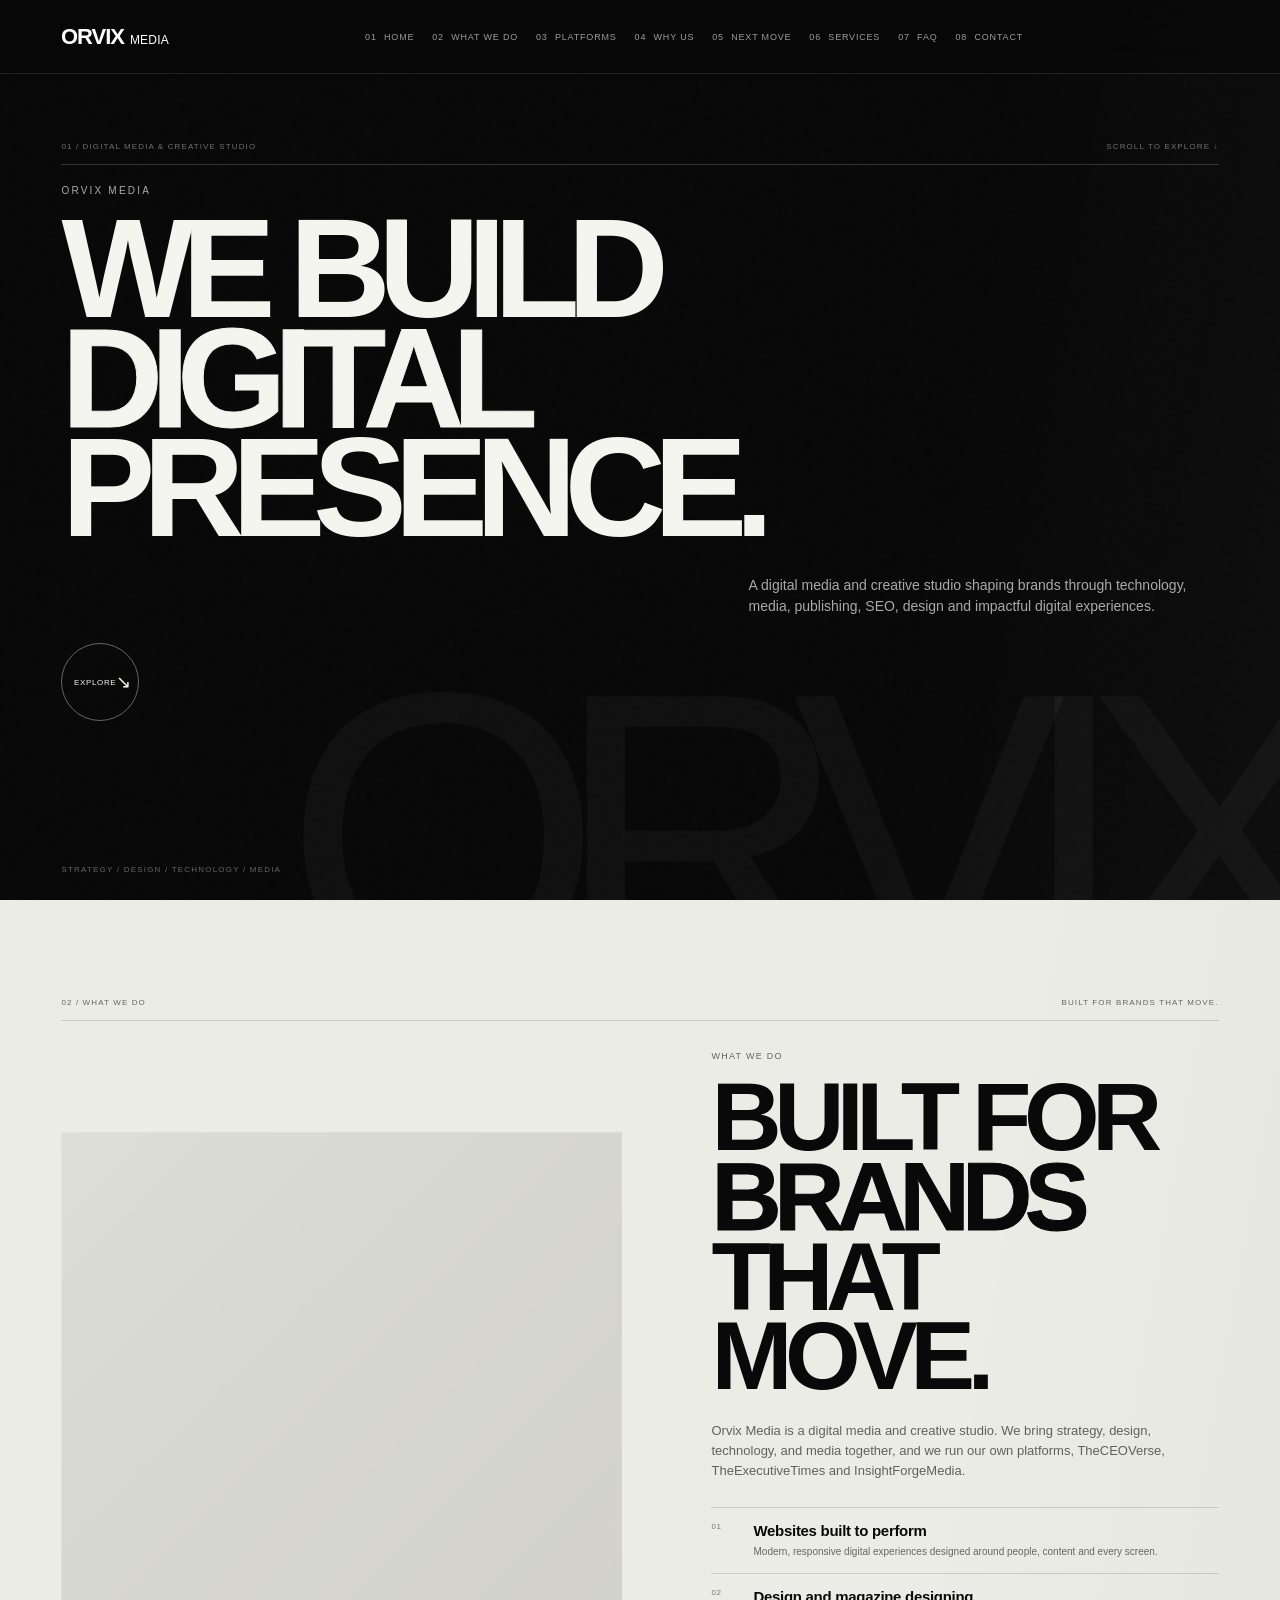
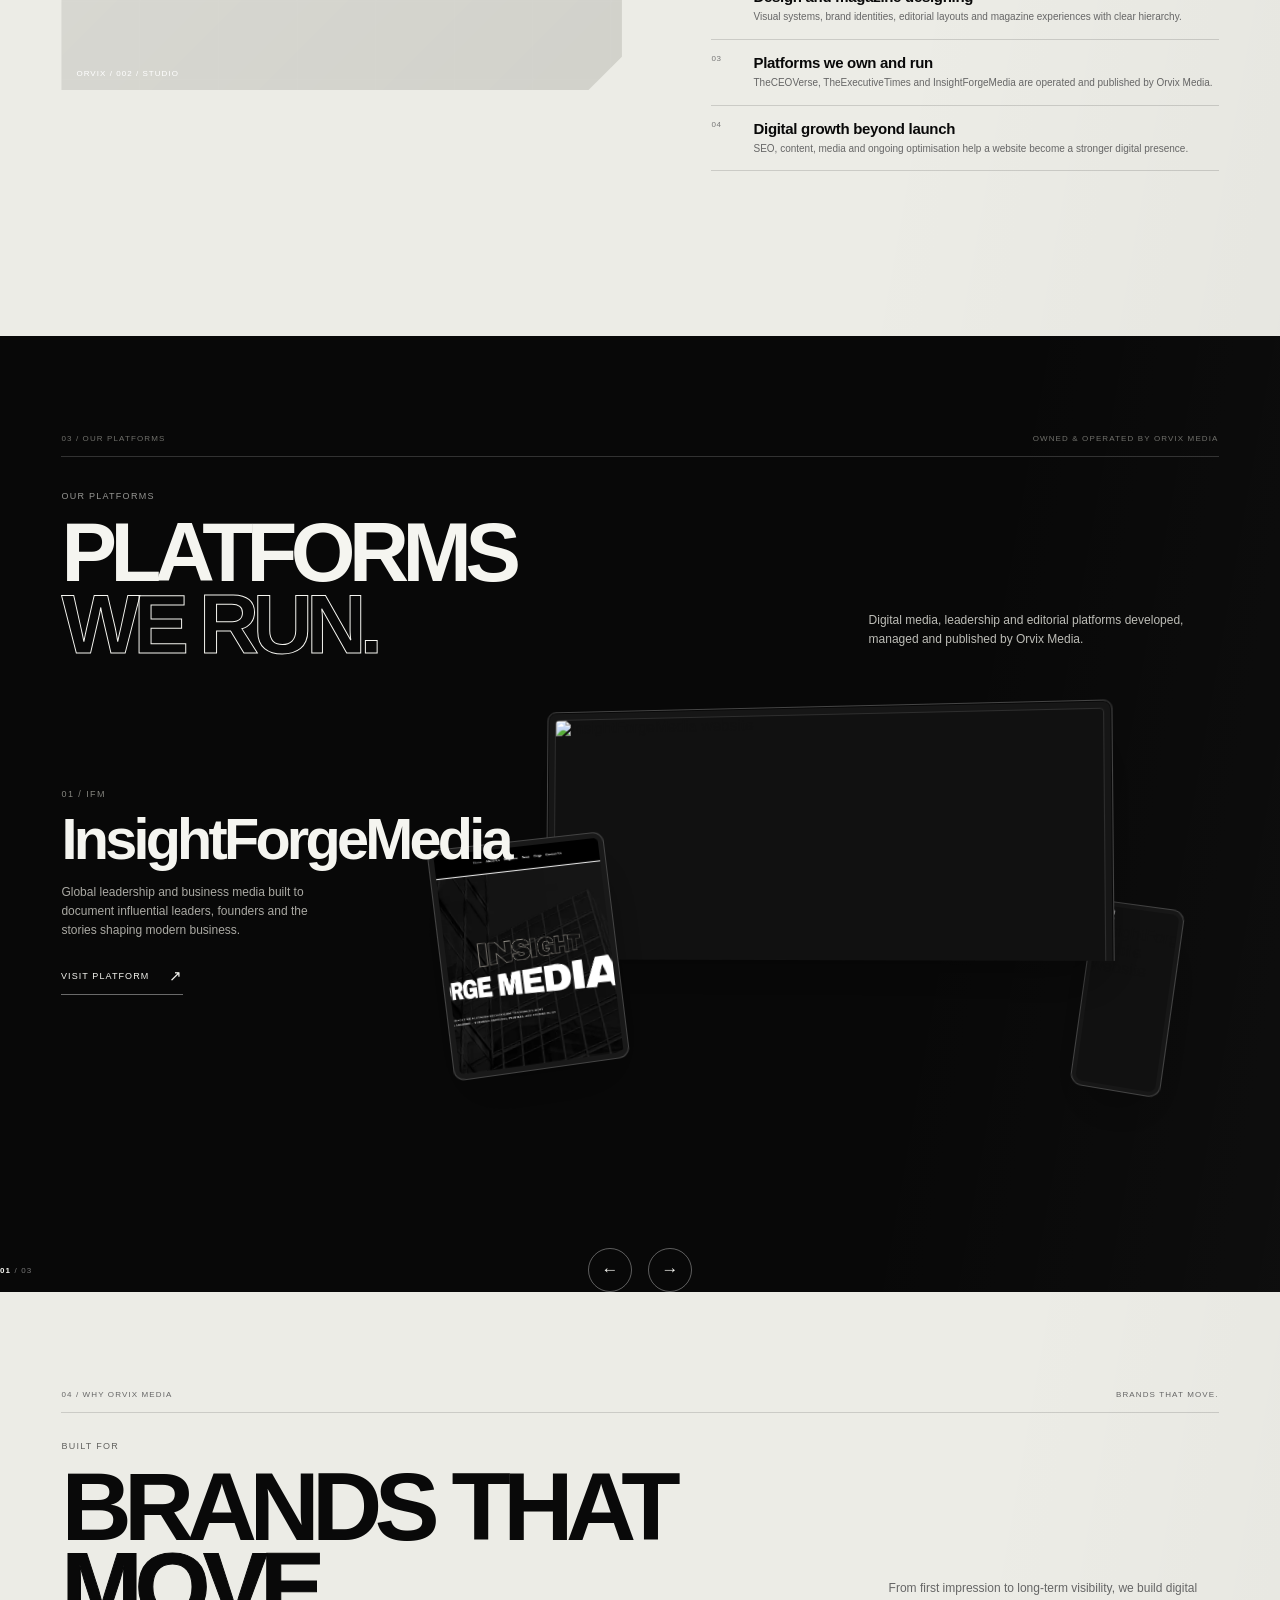
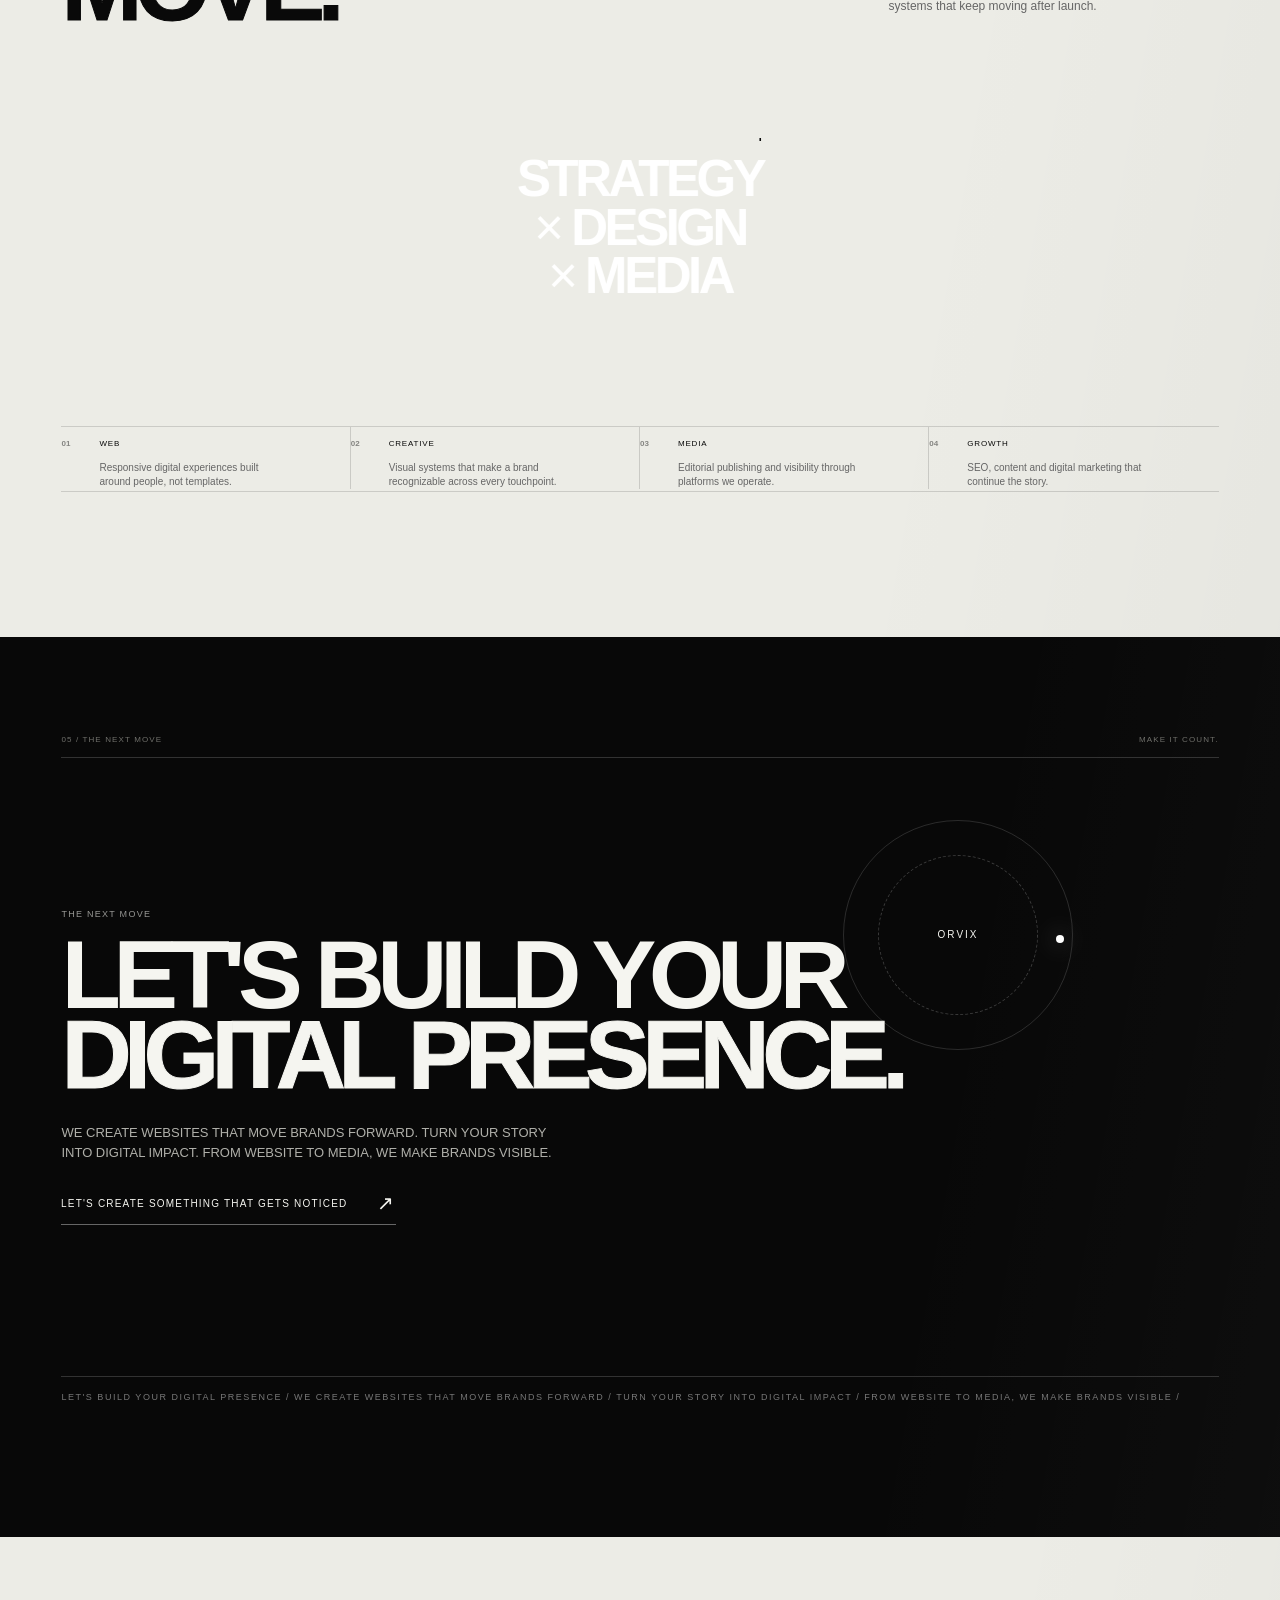
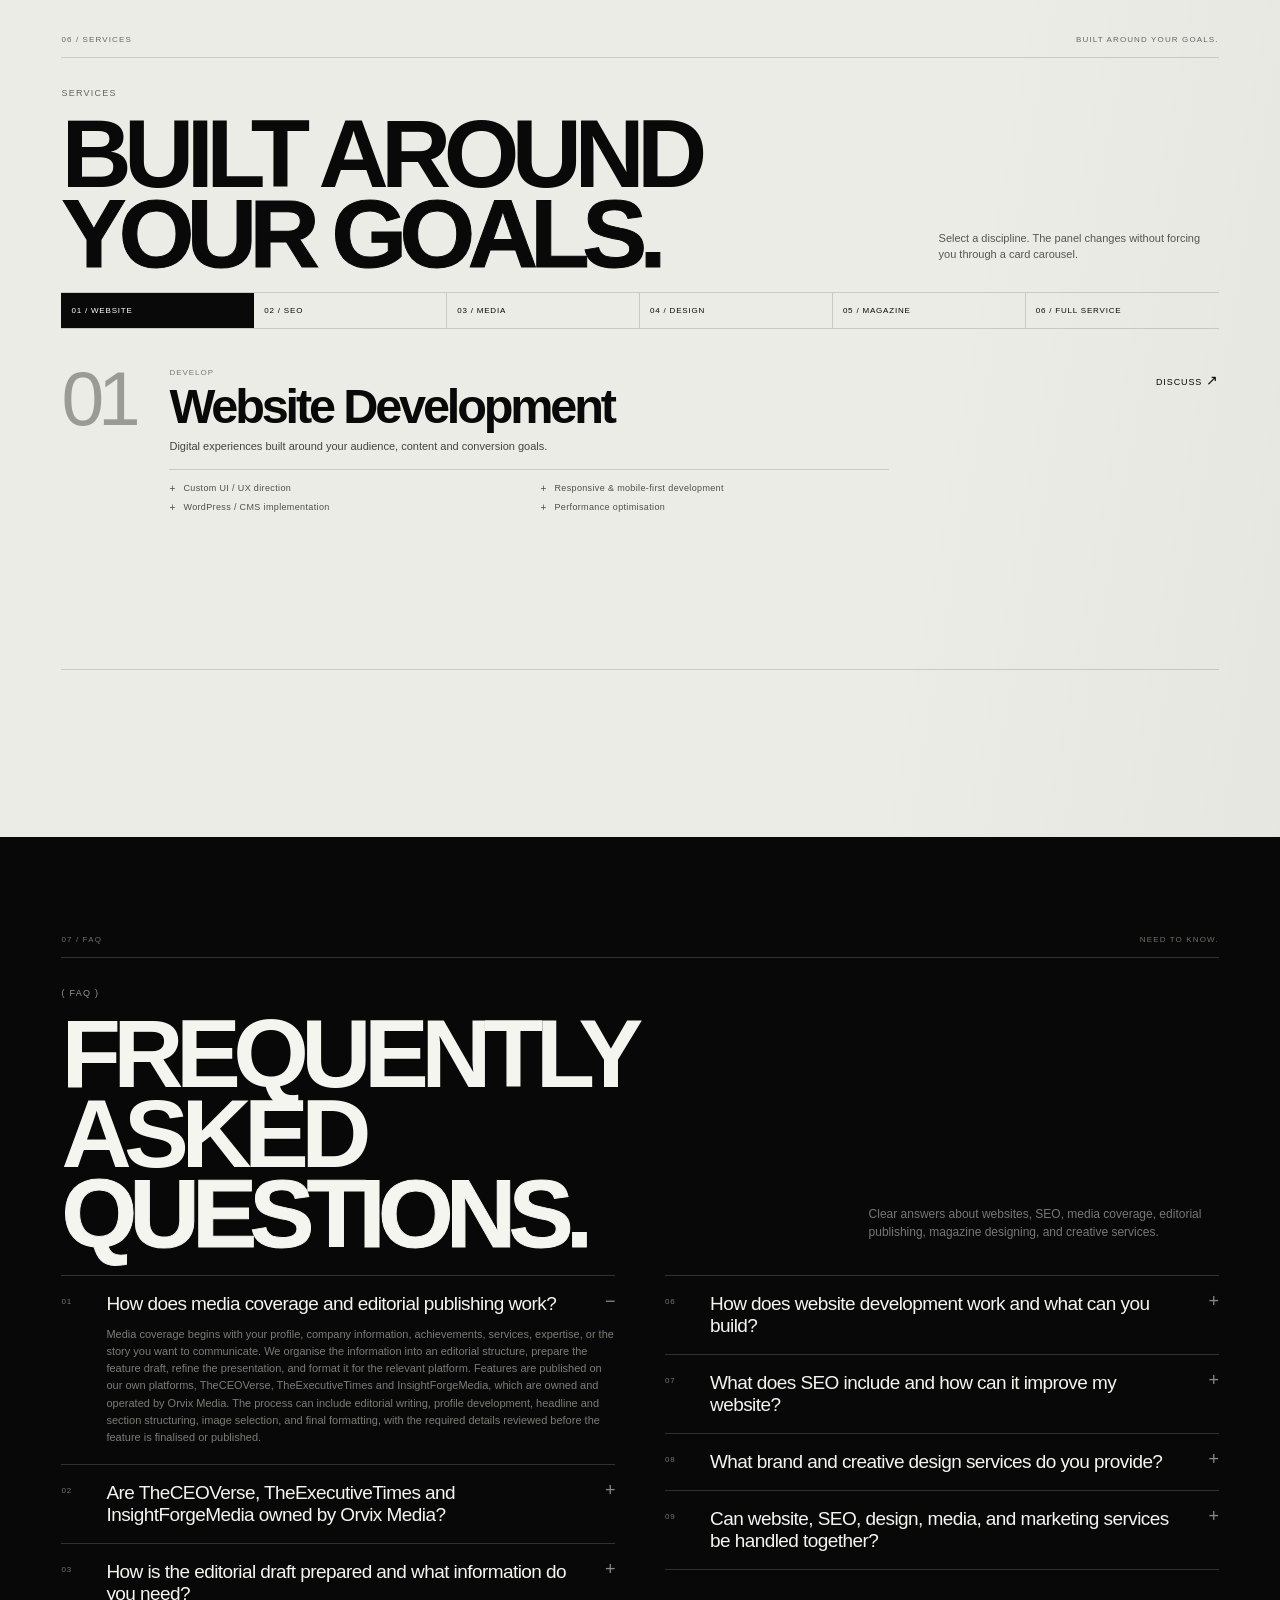
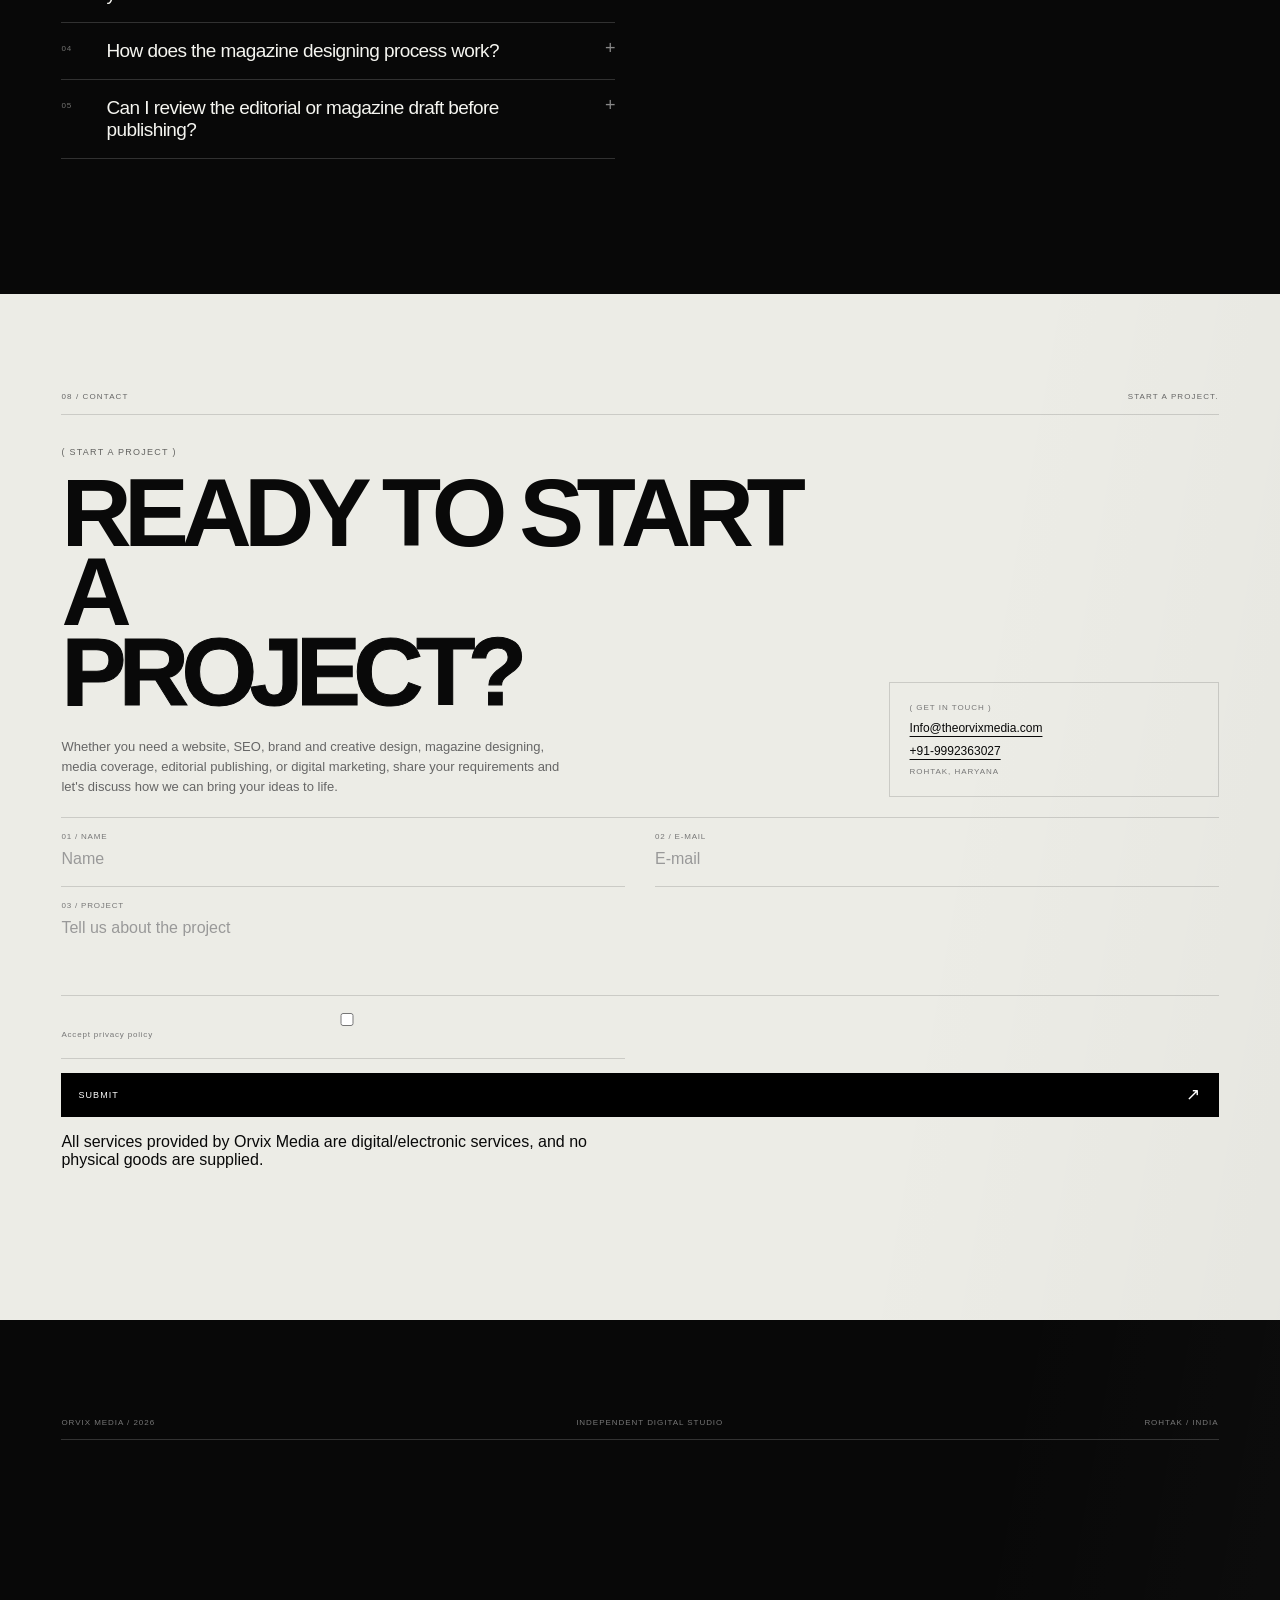
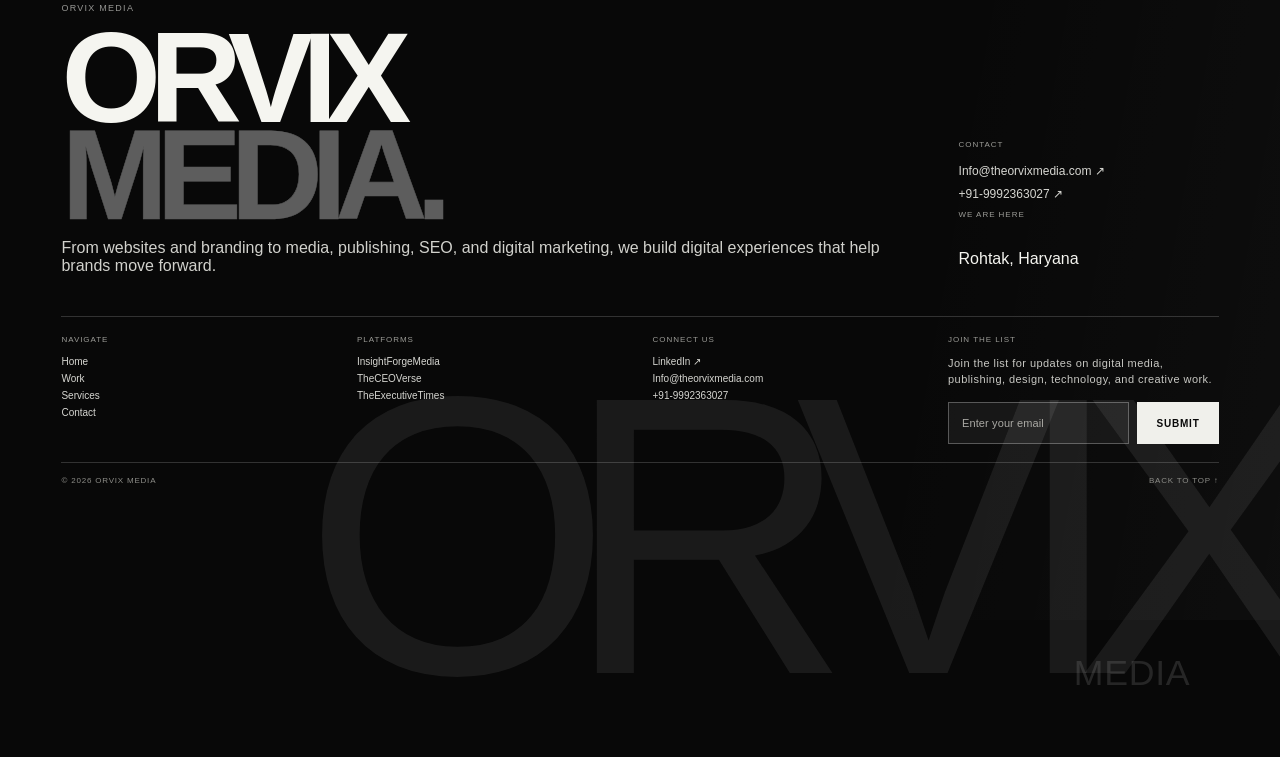
==== commit b0ab8984: "bug fixed" ====
--- a/index.html
+++ b/index.html
@@ -144,13 +144,13 @@
           </div>
           <div class="device-stage" aria-hidden="true">
             <div class="device device-laptop">
-              <div class="device-lid"><div class="device-screen site-preview platform-image-preview"><img src="assets/imgs/InsightForge Media Landscape.png" alt="InsightForgeMedia website" loading="lazy" decoding="async"></div></div><div class="device-base"></div>
+              <div class="device-lid"><div class="device-screen site-preview platform-image-preview"><img src="assets/imgs/InsightForge Media Landscape.png" alt="InsightForgeMedia website" loading="eager" decoding="async"></div></div><div class="device-base"></div>
             </div>
             <div class="device device-tablet">
-              <div class="device-screen site-preview platform-image-preview"><img src="assets/imgs/InsightForgeMedia tablet.png" alt="InsightForgeMedia tablet website" loading="lazy" decoding="async"></div>
+              <div class="device-screen site-preview platform-image-preview"><img src="assets/imgs/InsightForgeMedia tablet.png" alt="InsightForgeMedia tablet website" loading="eager" decoding="async"></div>
             </div>
             <div class="device device-phone">
-              <div class="device-screen site-preview platform-image-preview"><img src="assets/imgs/InsightForge Media mobile.png" alt="InsightForgeMedia mobile website" loading="lazy" decoding="async"></div>
+              <div class="device-screen site-preview platform-image-preview"><img src="assets/imgs/InsightForge Media mobile.png" alt="InsightForgeMedia mobile website" loading="eager" decoding="async"></div>
             </div>
           </div></div>
         </article>
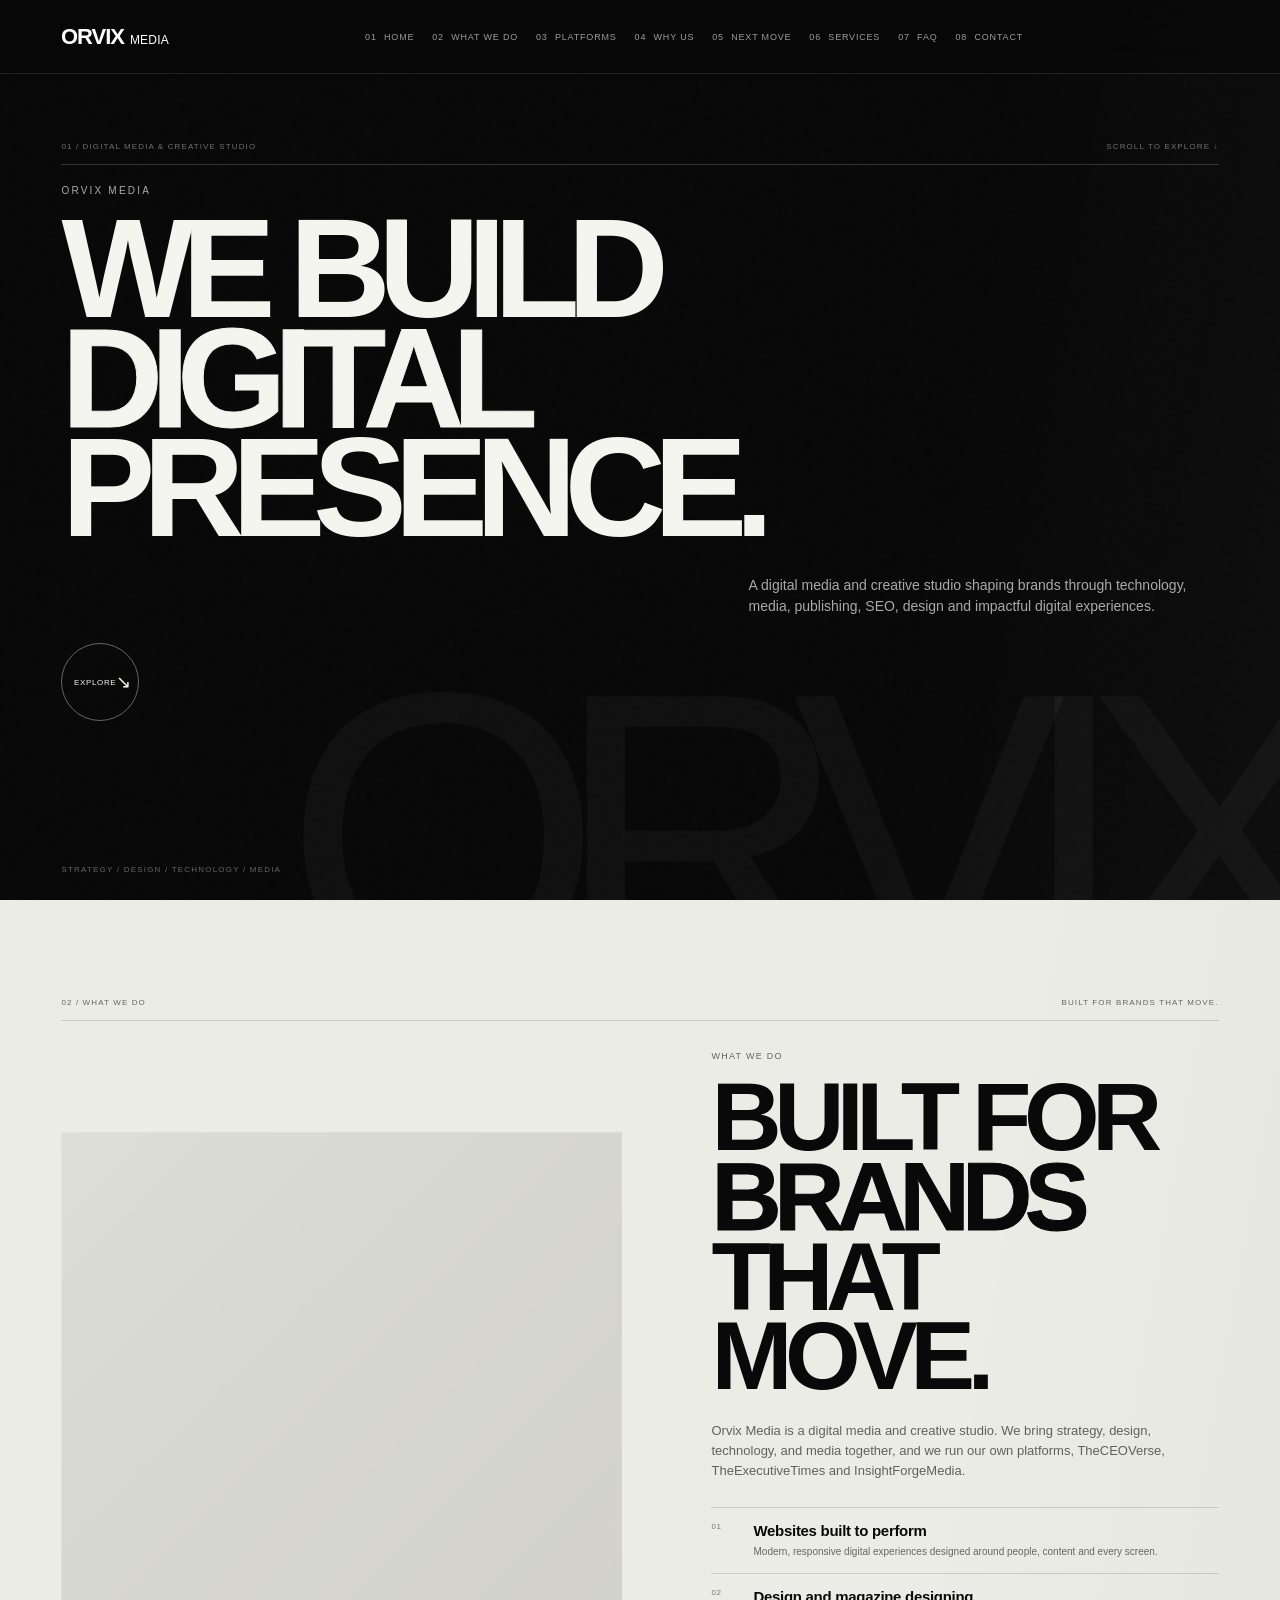
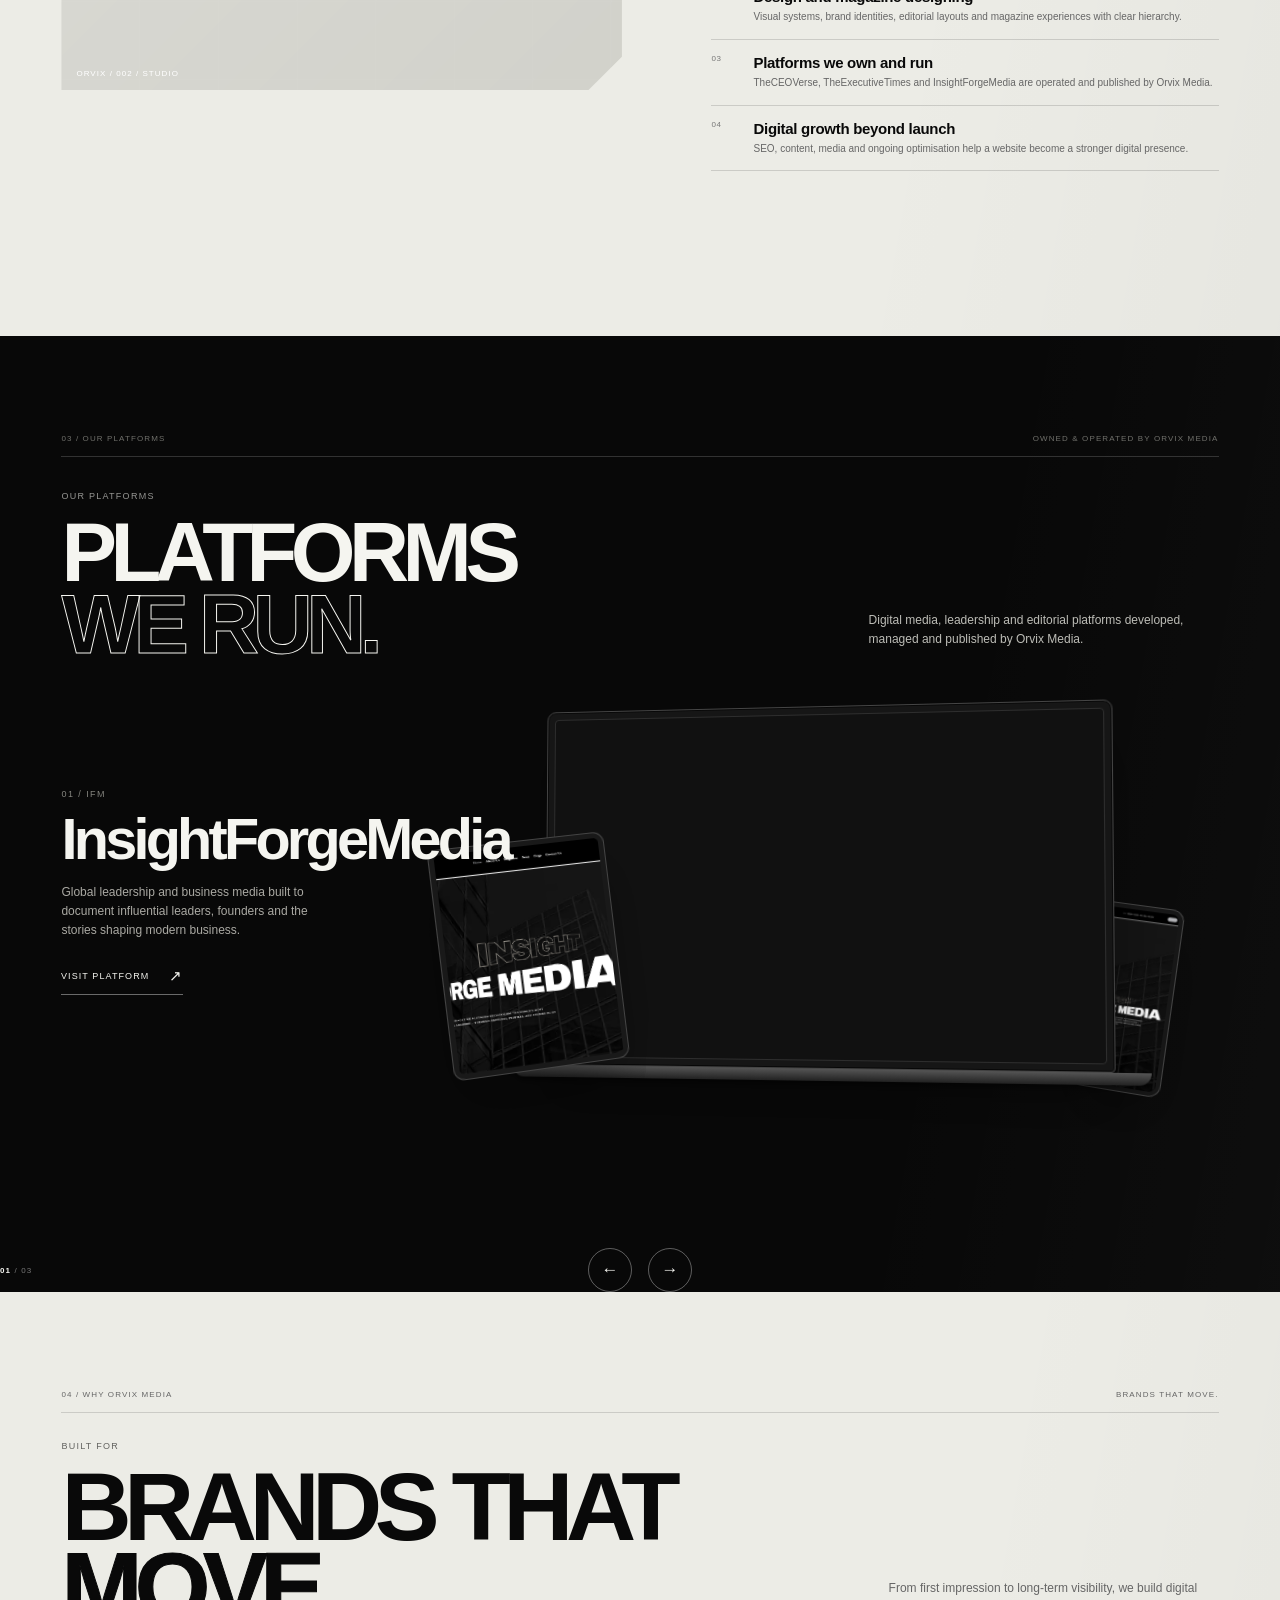
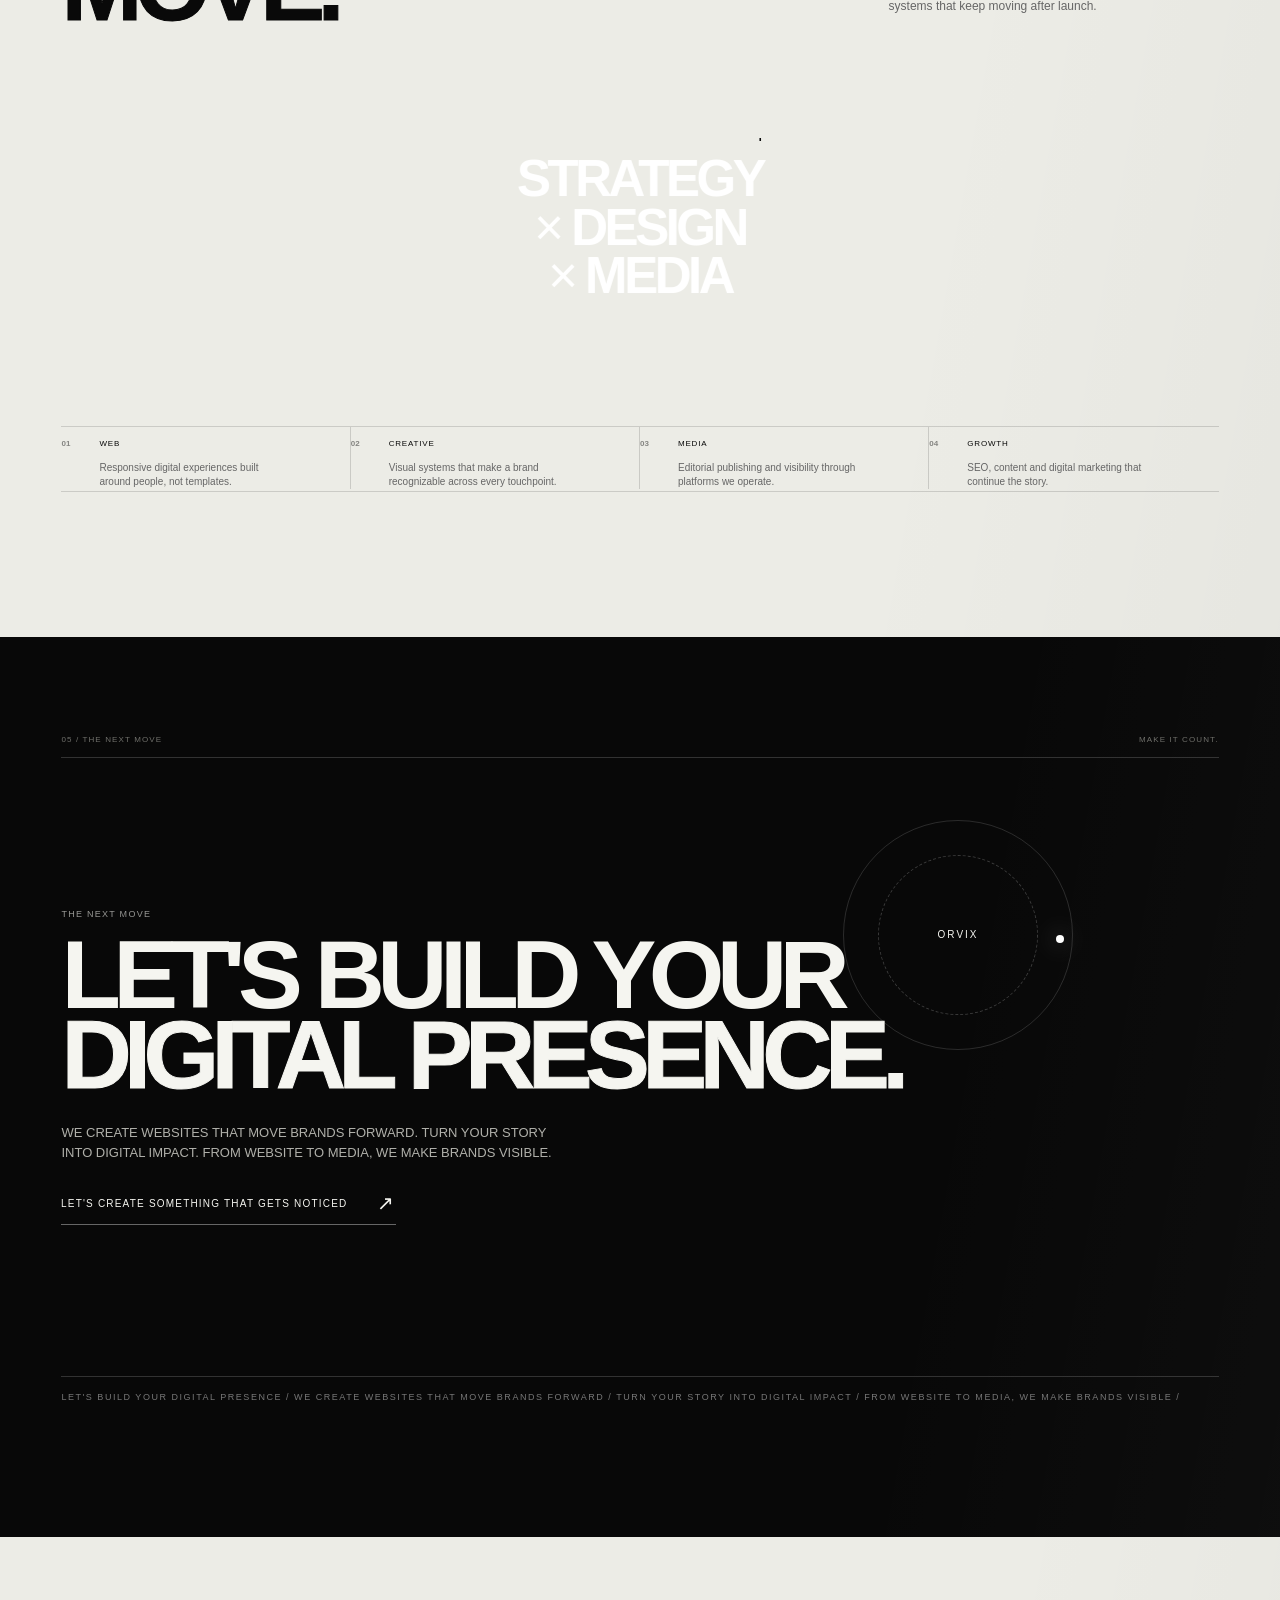
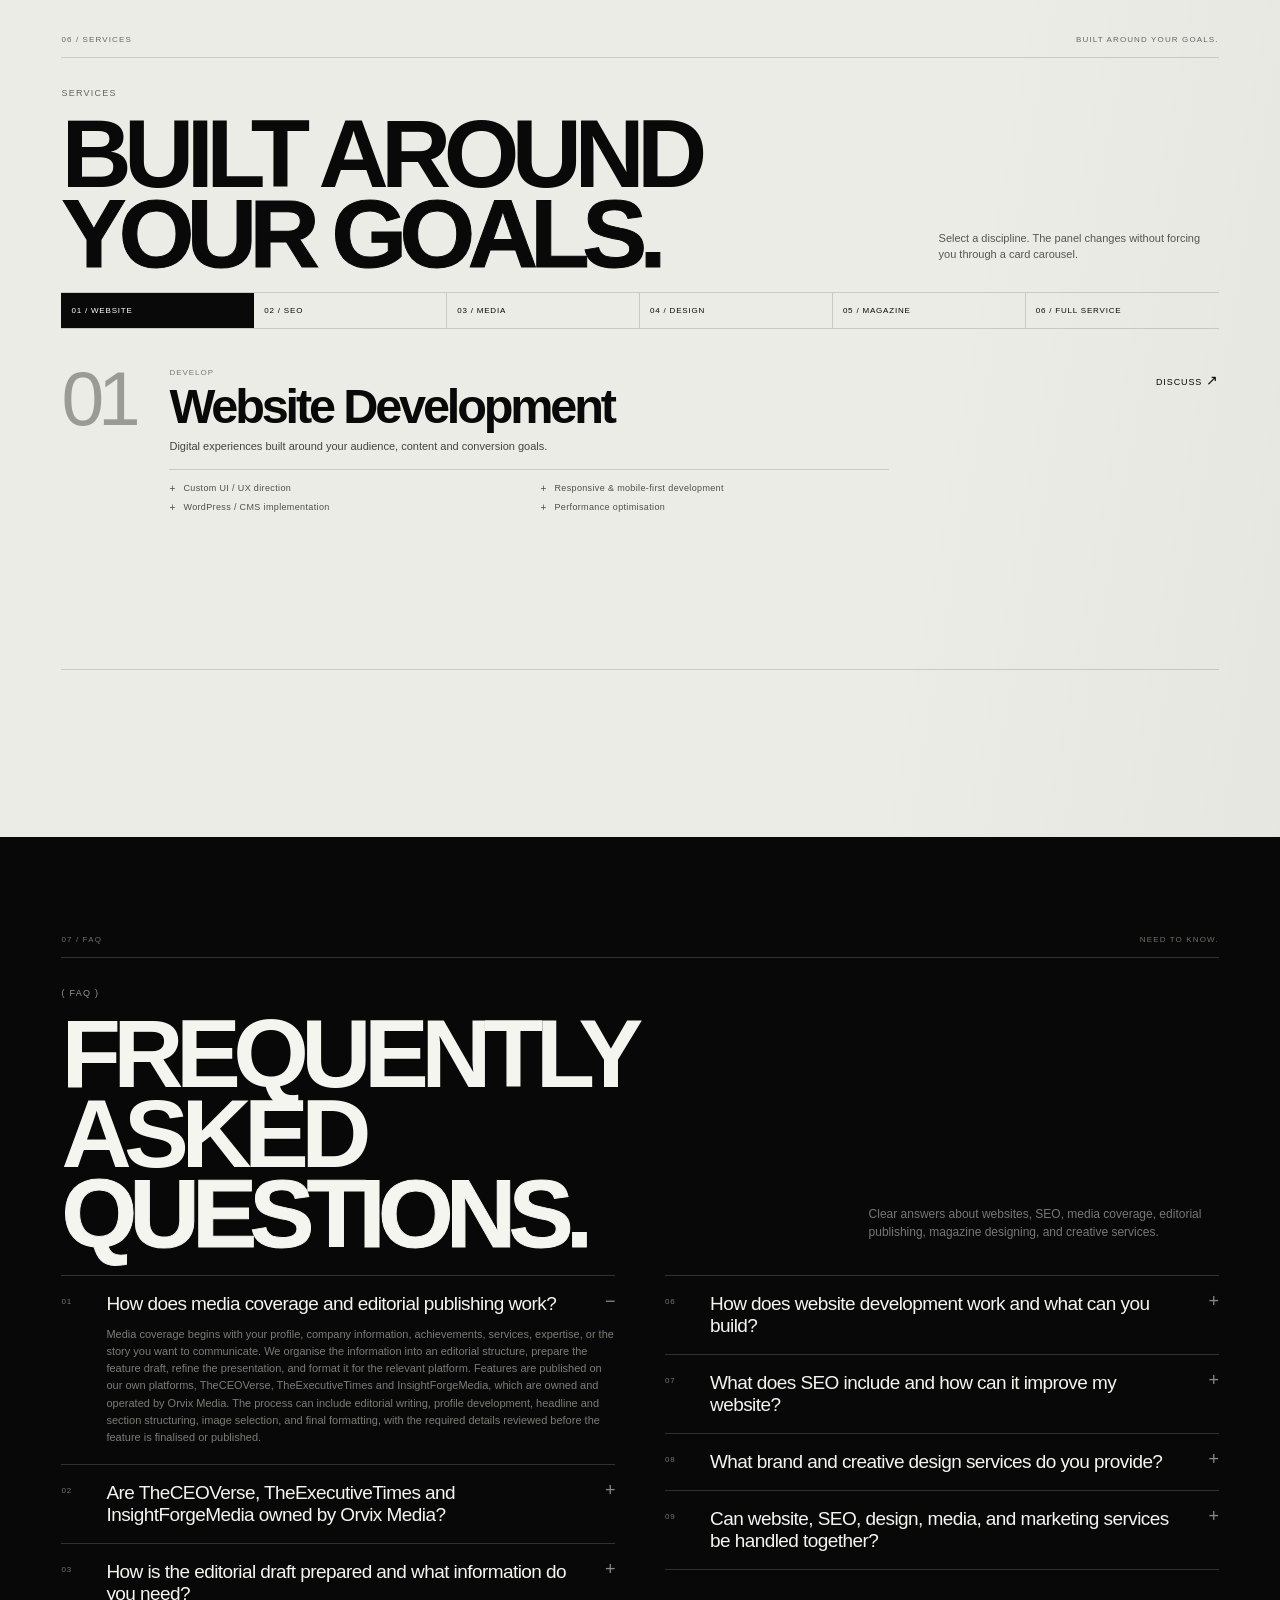
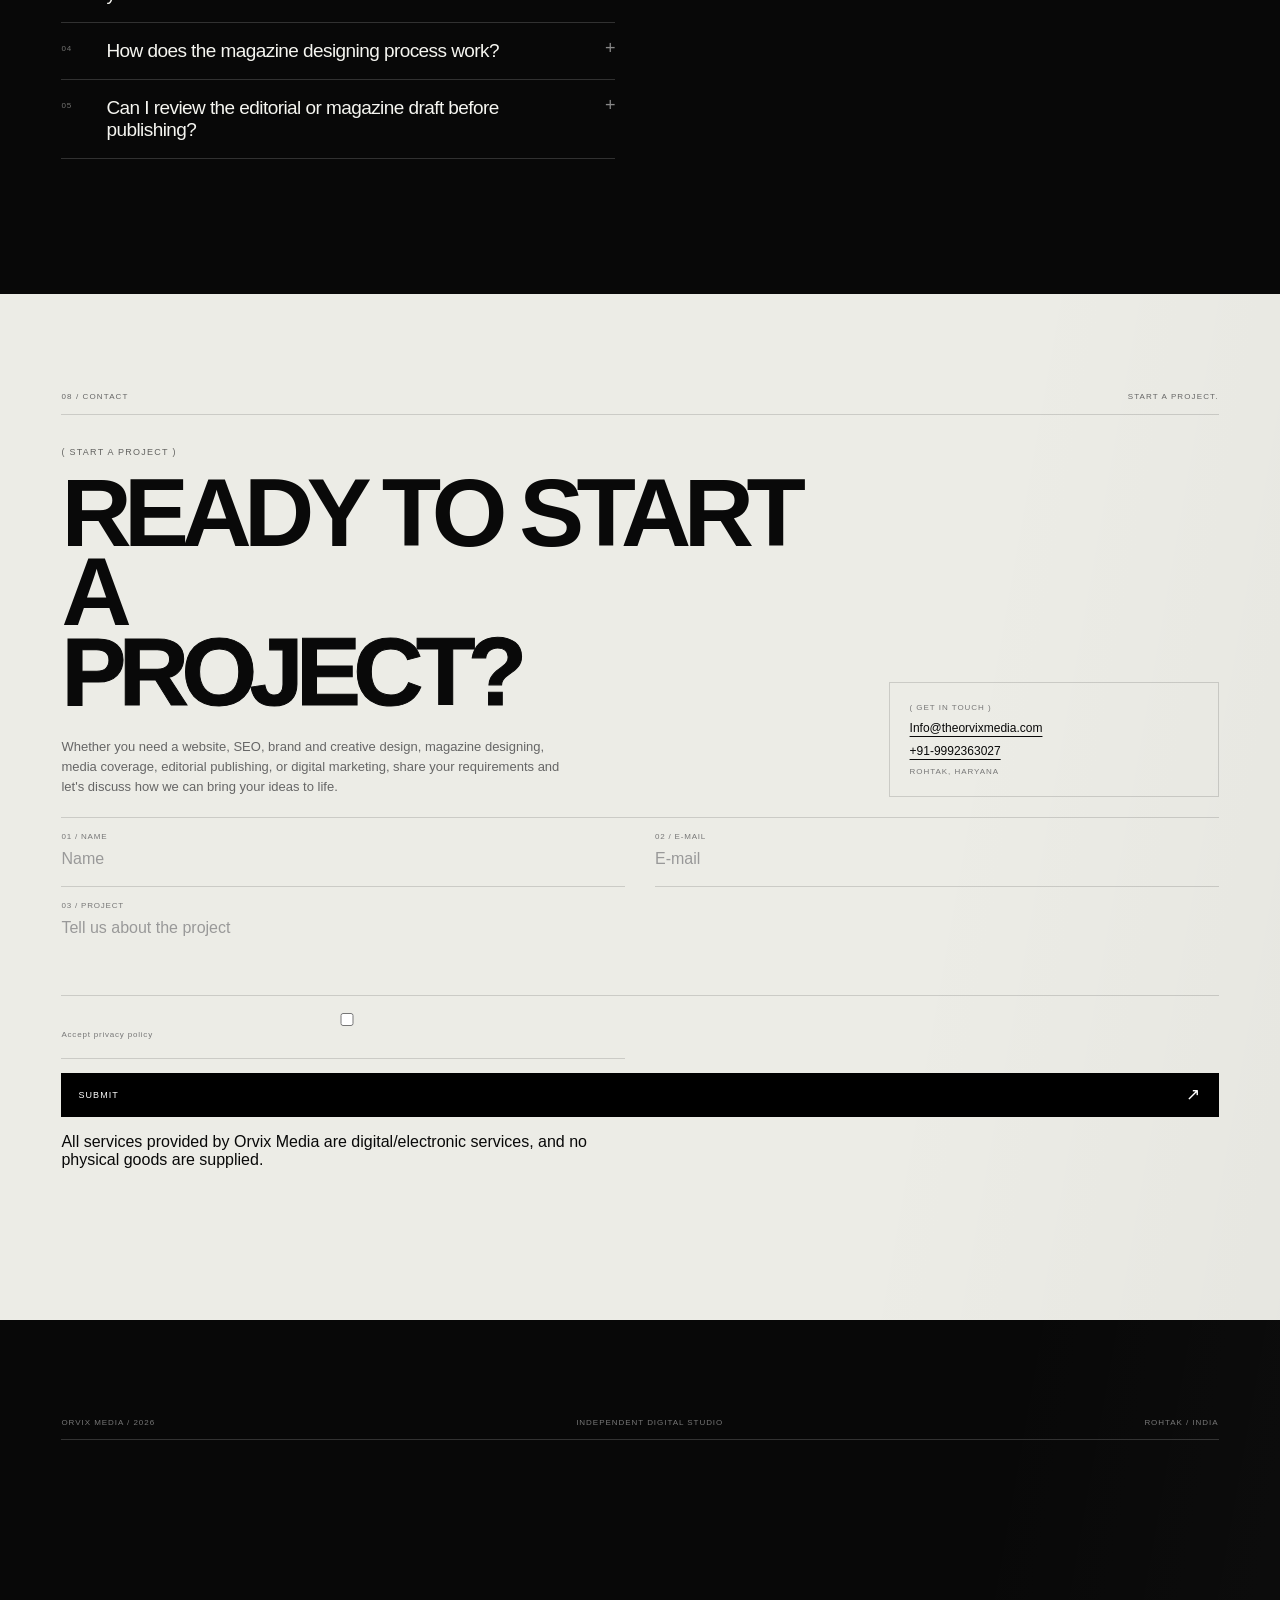
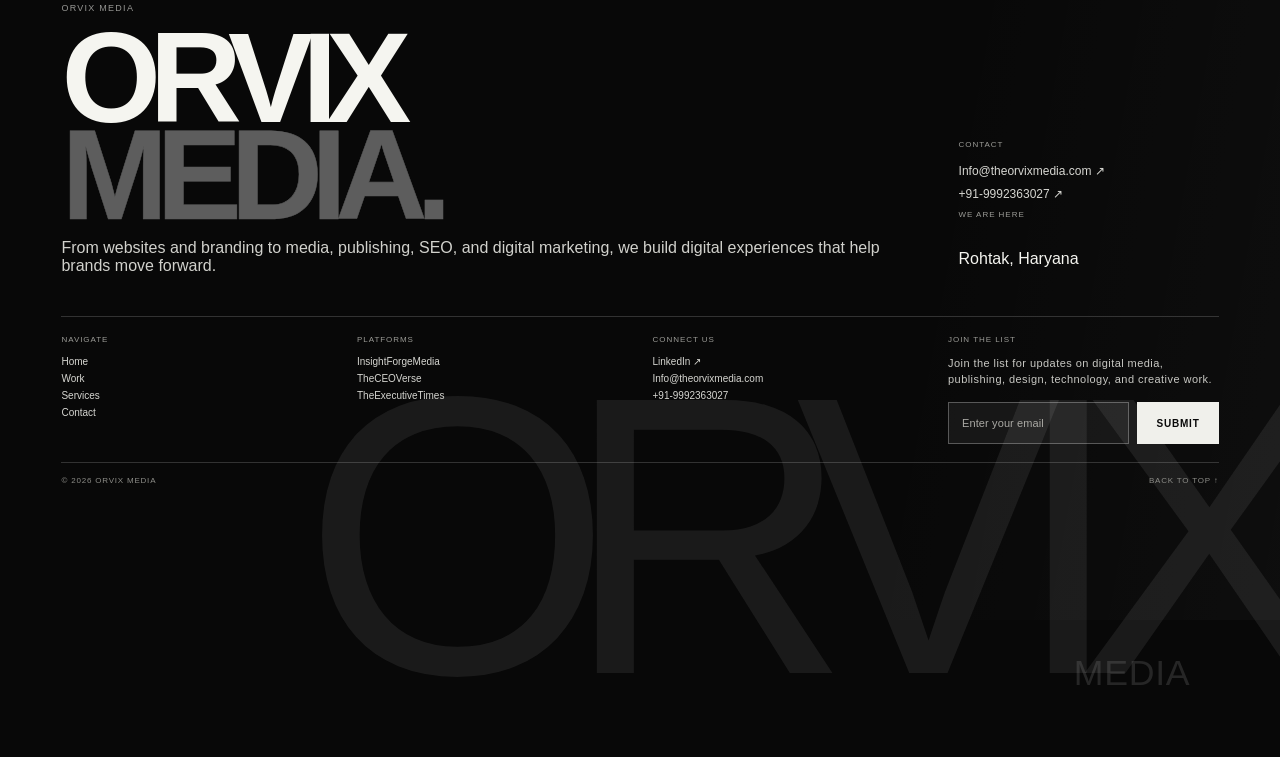
==== commit 18e7b809: "image bug fixed" ====
--- a/index.html
+++ b/index.html
@@ -144,13 +144,13 @@
           </div>
           <div class="device-stage" aria-hidden="true">
             <div class="device device-laptop">
-              <div class="device-lid"><div class="device-screen site-preview platform-image-preview"><img src="assets/imgs/InsightForge Media Landscape.png" alt="InsightForgeMedia website" loading="eager" decoding="async"></div></div><div class="device-base"></div>
+              <div class="device-lid"><div class="device-screen site-preview platform-image-preview"><img src="assets/imgs/InsightForgeMediaLandscape.png" alt="InsightForgeMedia website" loading="eager" decoding="async"></div></div><div class="device-base"></div>
             </div>
             <div class="device device-tablet">
-              <div class="device-screen site-preview platform-image-preview"><img src="assets/imgs/InsightForgeMedia tablet.png" alt="InsightForgeMedia tablet website" loading="eager" decoding="async"></div>
+              <div class="device-screen site-preview platform-image-preview"><img src="assets/imgs/InsightForgeMediatablet.png" alt="InsightForgeMedia tablet website" loading="eager" decoding="async"></div>
             </div>
             <div class="device device-phone">
-              <div class="device-screen site-preview platform-image-preview"><img src="assets/imgs/InsightForge Media mobile.png" alt="InsightForgeMedia mobile website" loading="eager" decoding="async"></div>
+              <div class="device-screen site-preview platform-image-preview"><img src="assets/imgs/InsightForgeMediamobile.png" alt="InsightForgeMedia mobile website" loading="eager" decoding="async"></div>
             </div>
           </div></div>
         </article>
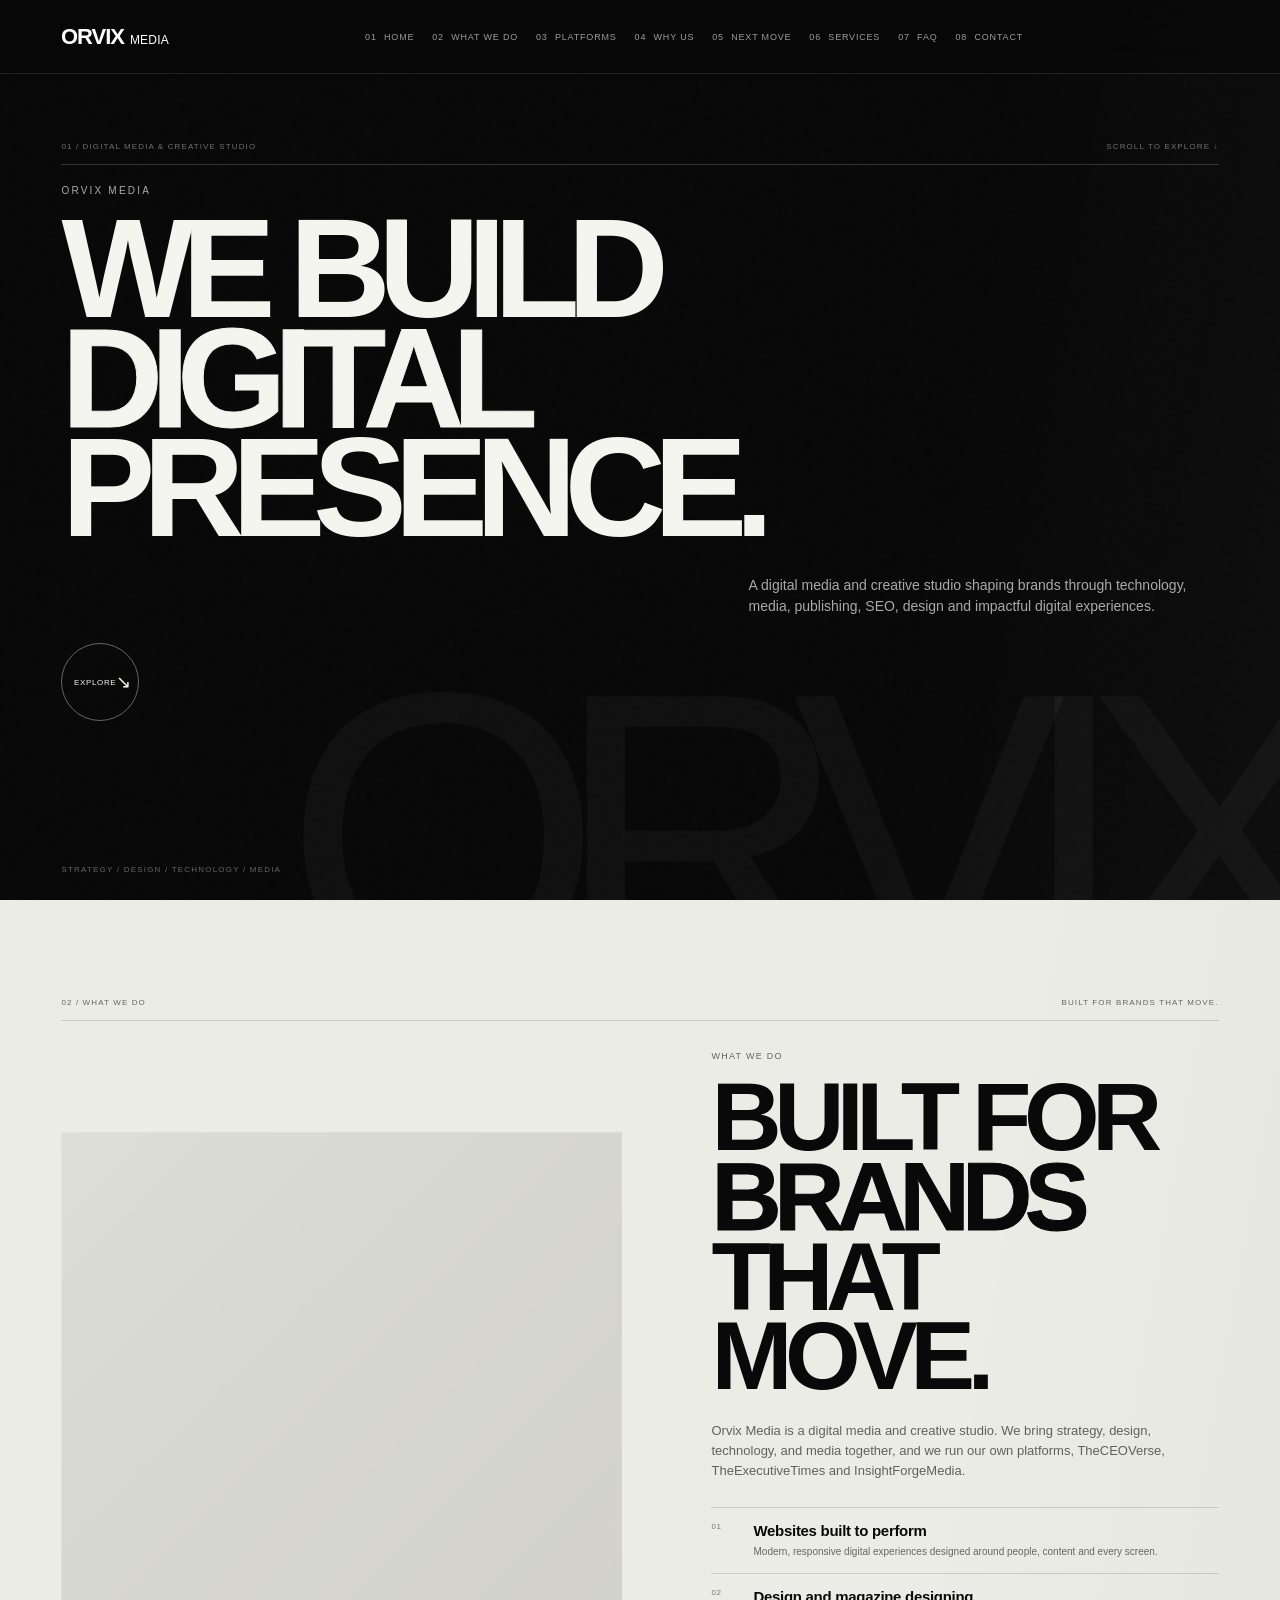
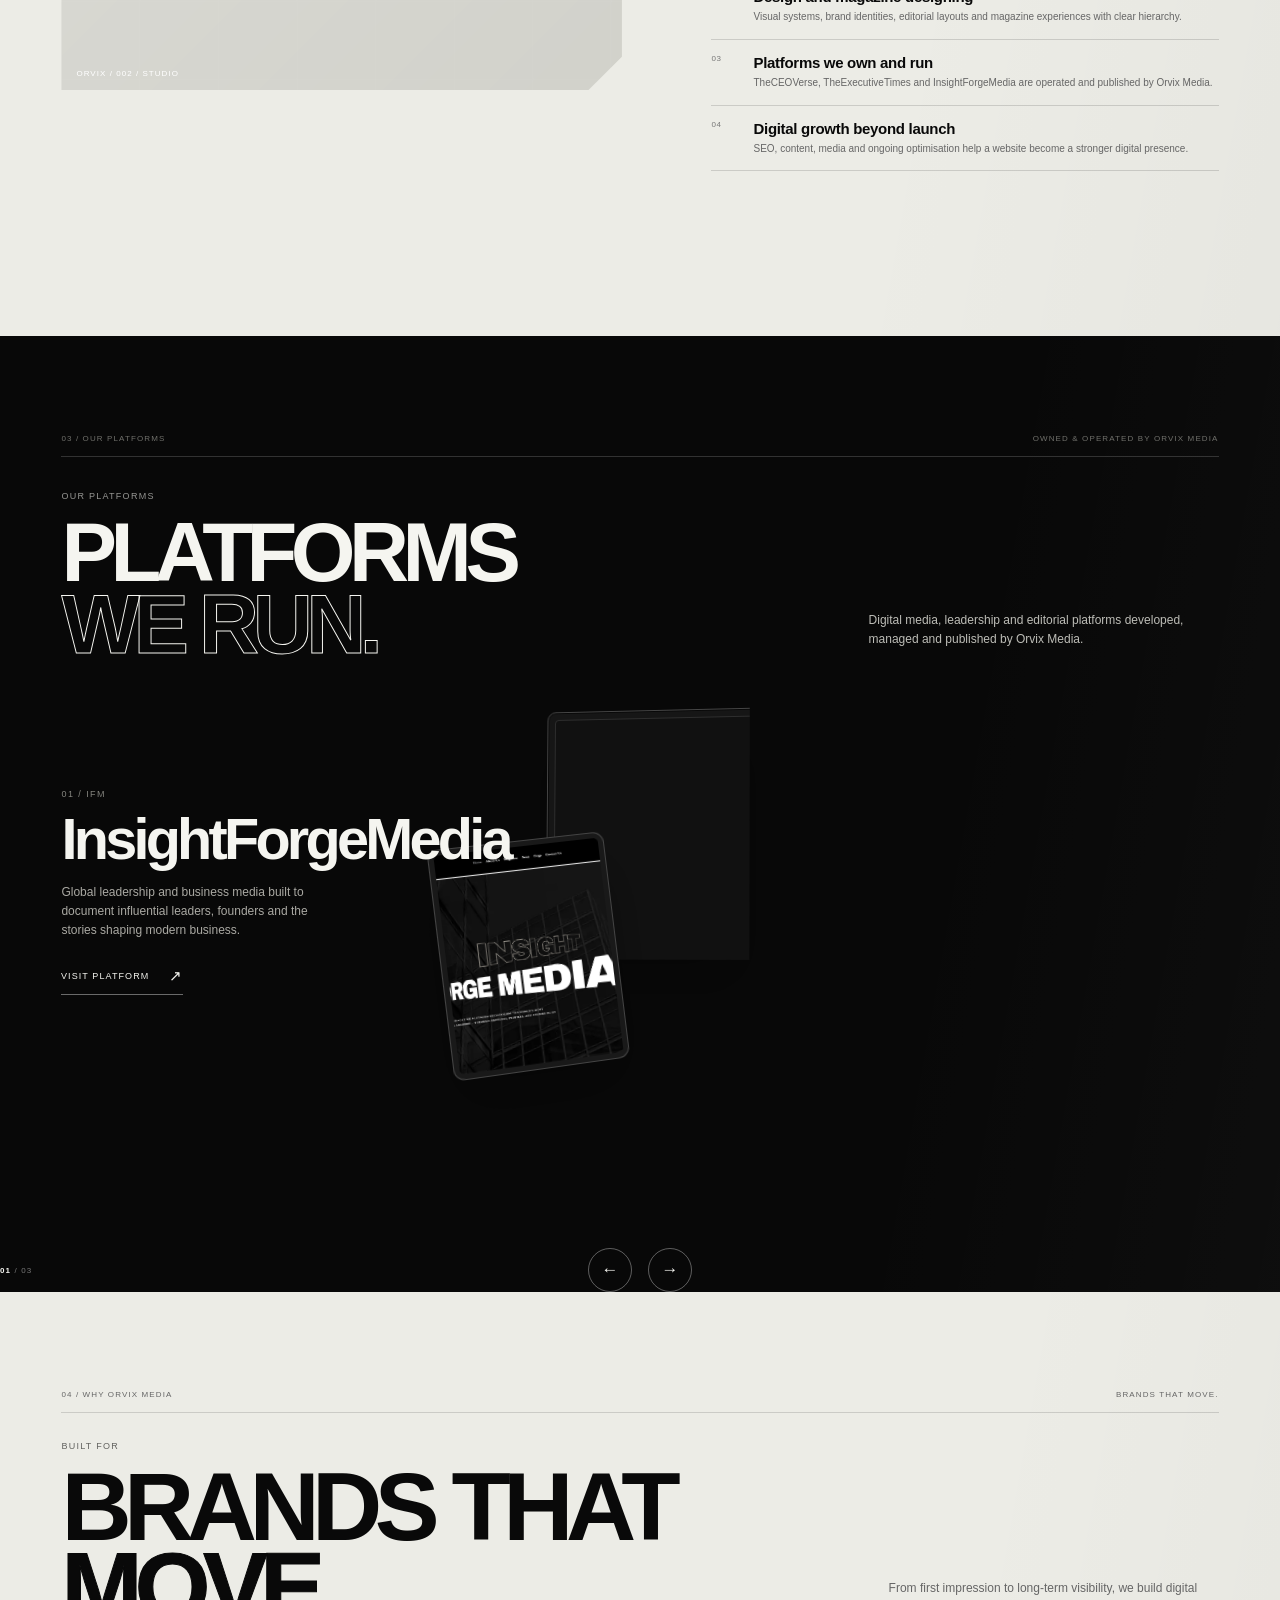
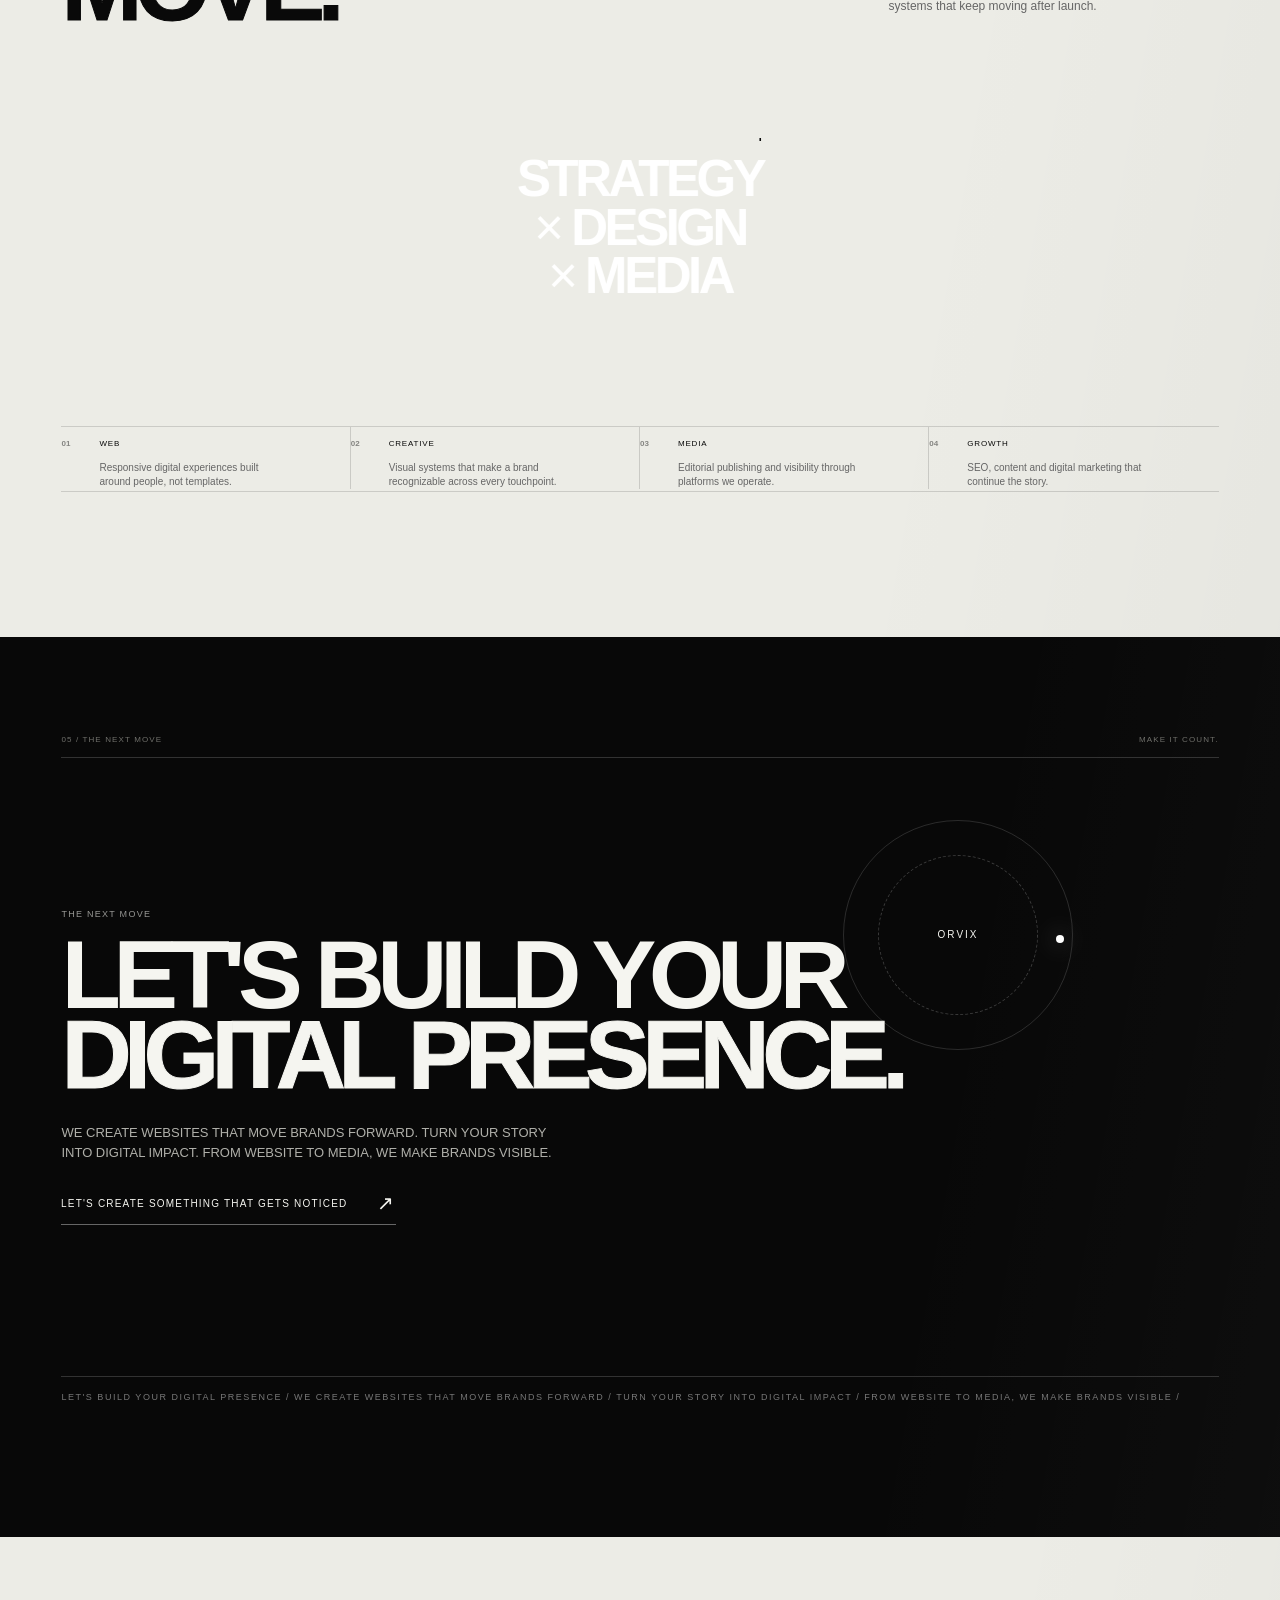
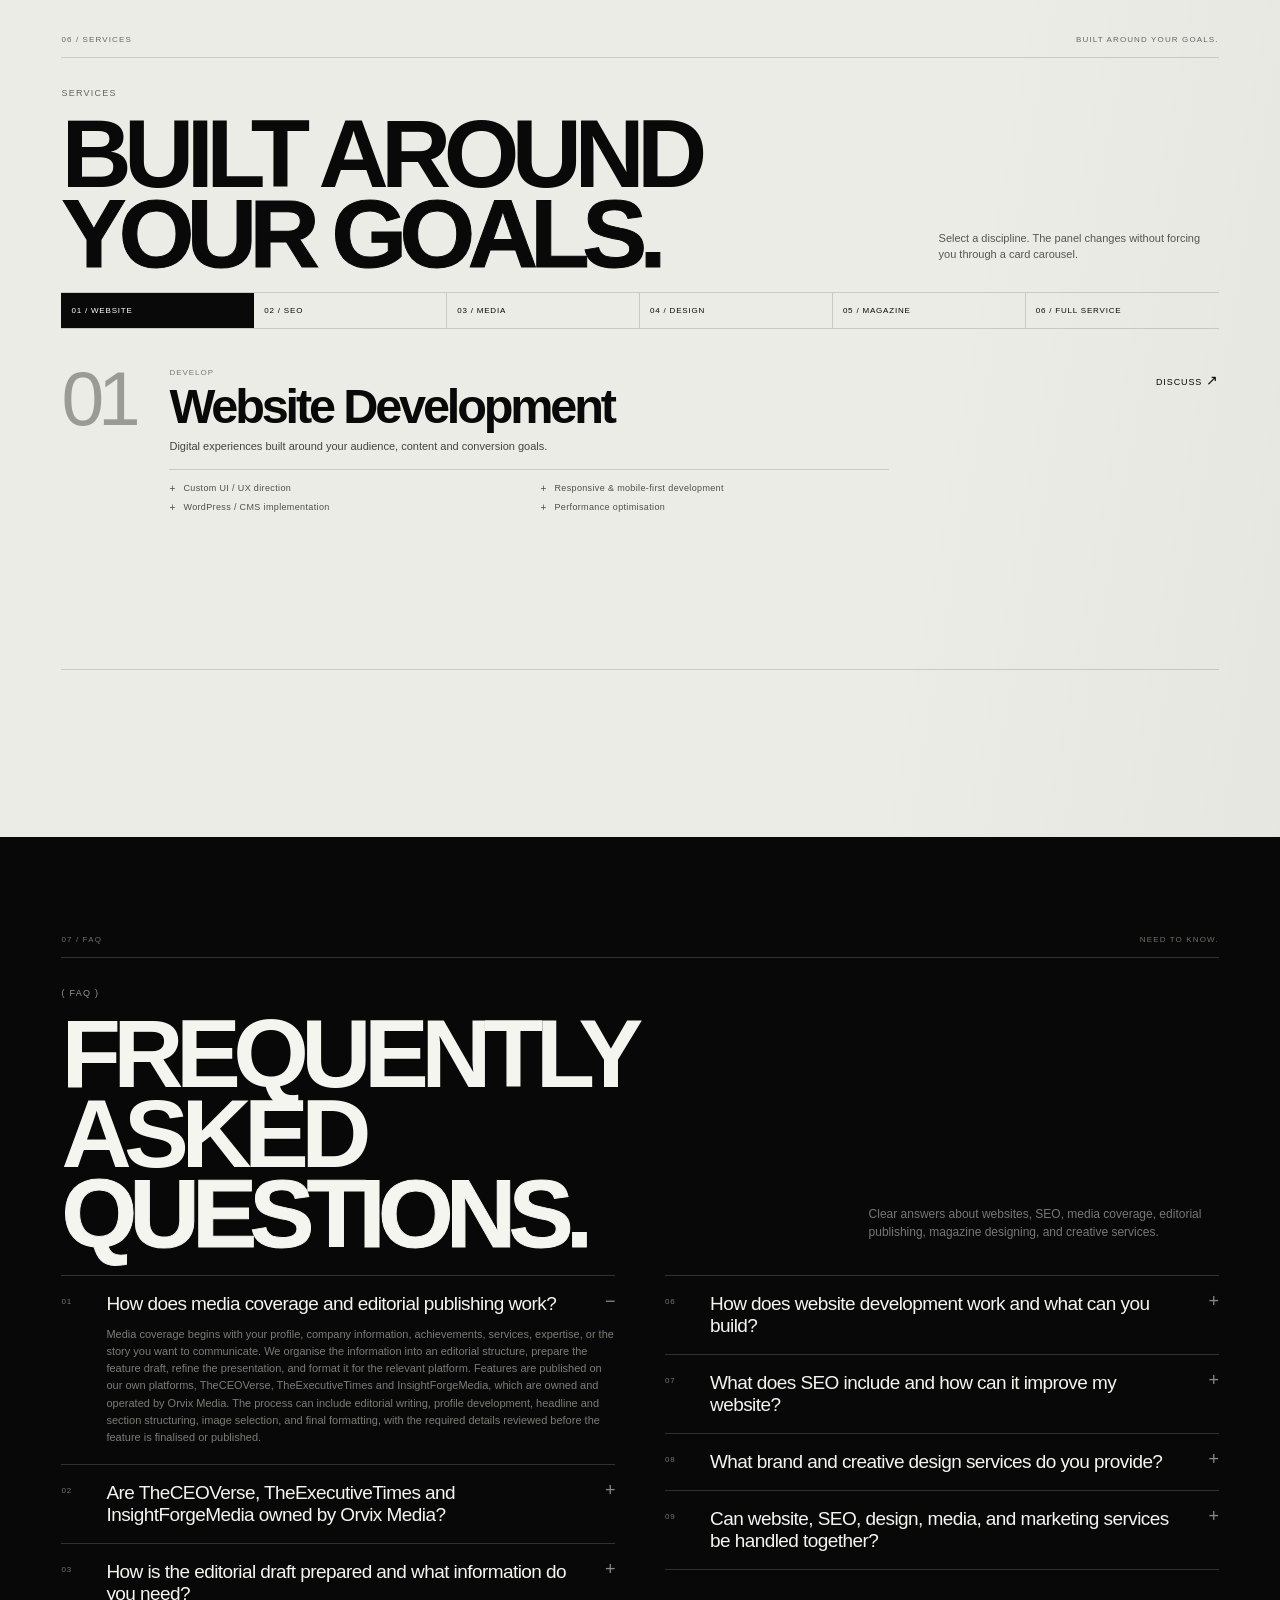
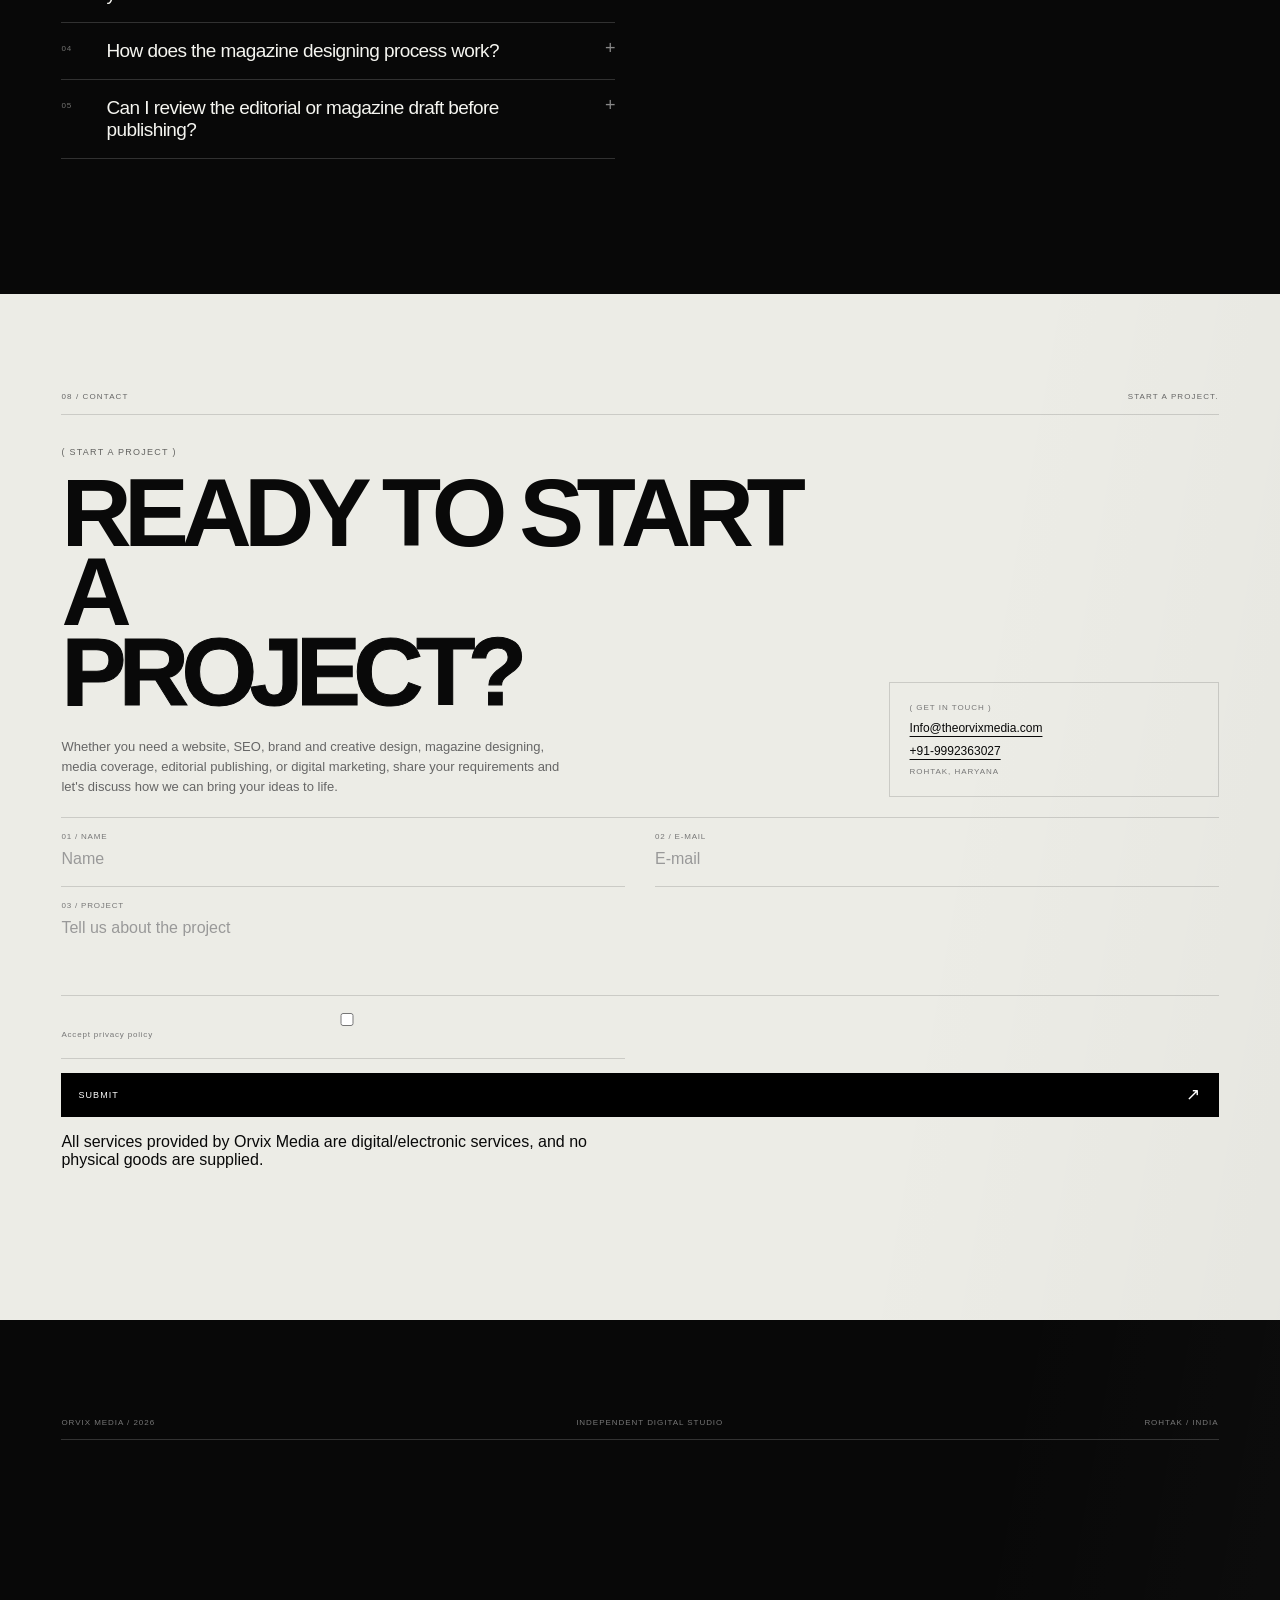
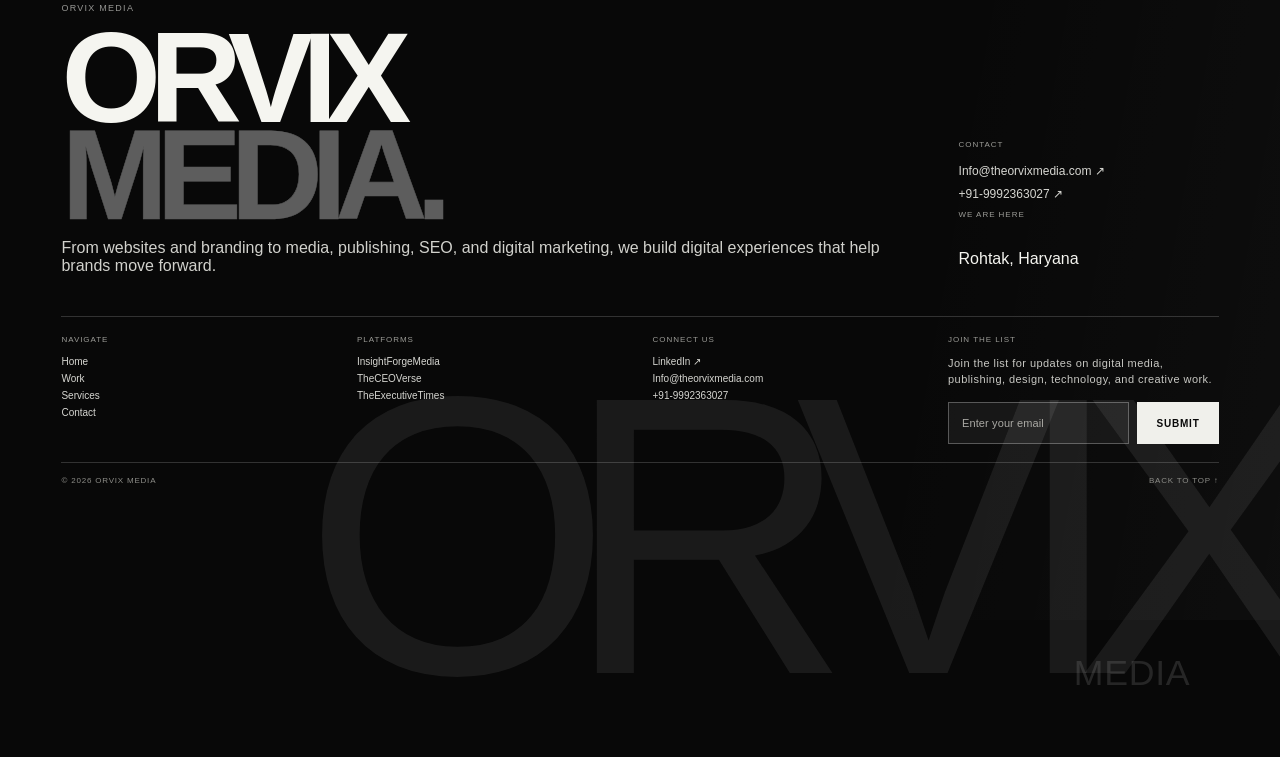
==== commit 2b9fbb27: "..." ====
--- a/index.html
+++ b/index.html
@@ -169,10 +169,10 @@
               </div><div class="device-base"></div>
             </div>
             <div class="device device-tablet">
-              <div class="device-screen site-preview ceo-preview ceo-image-preview"><img src="assets/imgs/TheCEOVerse Landscape.png" alt="TheCEOVerse website" loading="lazy" decoding="async"></div>
+              <div class="device-screen site-preview ceo-preview ceo-image-preview"><img src="assets/imgs/TheCEOVerse Tablet.png" alt="TheCEOVerse website" loading="lazy" decoding="async"></div>
             </div>
             <div class="device device-phone">
-              <div class="device-screen site-preview ceo-preview ceo-image-preview"><img src="assets/imgs/TheCEOVerse Landscape.png" alt="TheCEOVerse website" loading="lazy" decoding="async"></div>
+              <div class="device-screen site-preview ceo-preview ceo-image-preview"><img src="assets/imgs/TheCEOVerse mobile.png" alt="TheCEOVerse website" loading="lazy" decoding="async"></div>
             </div>
           </div>
         </article>
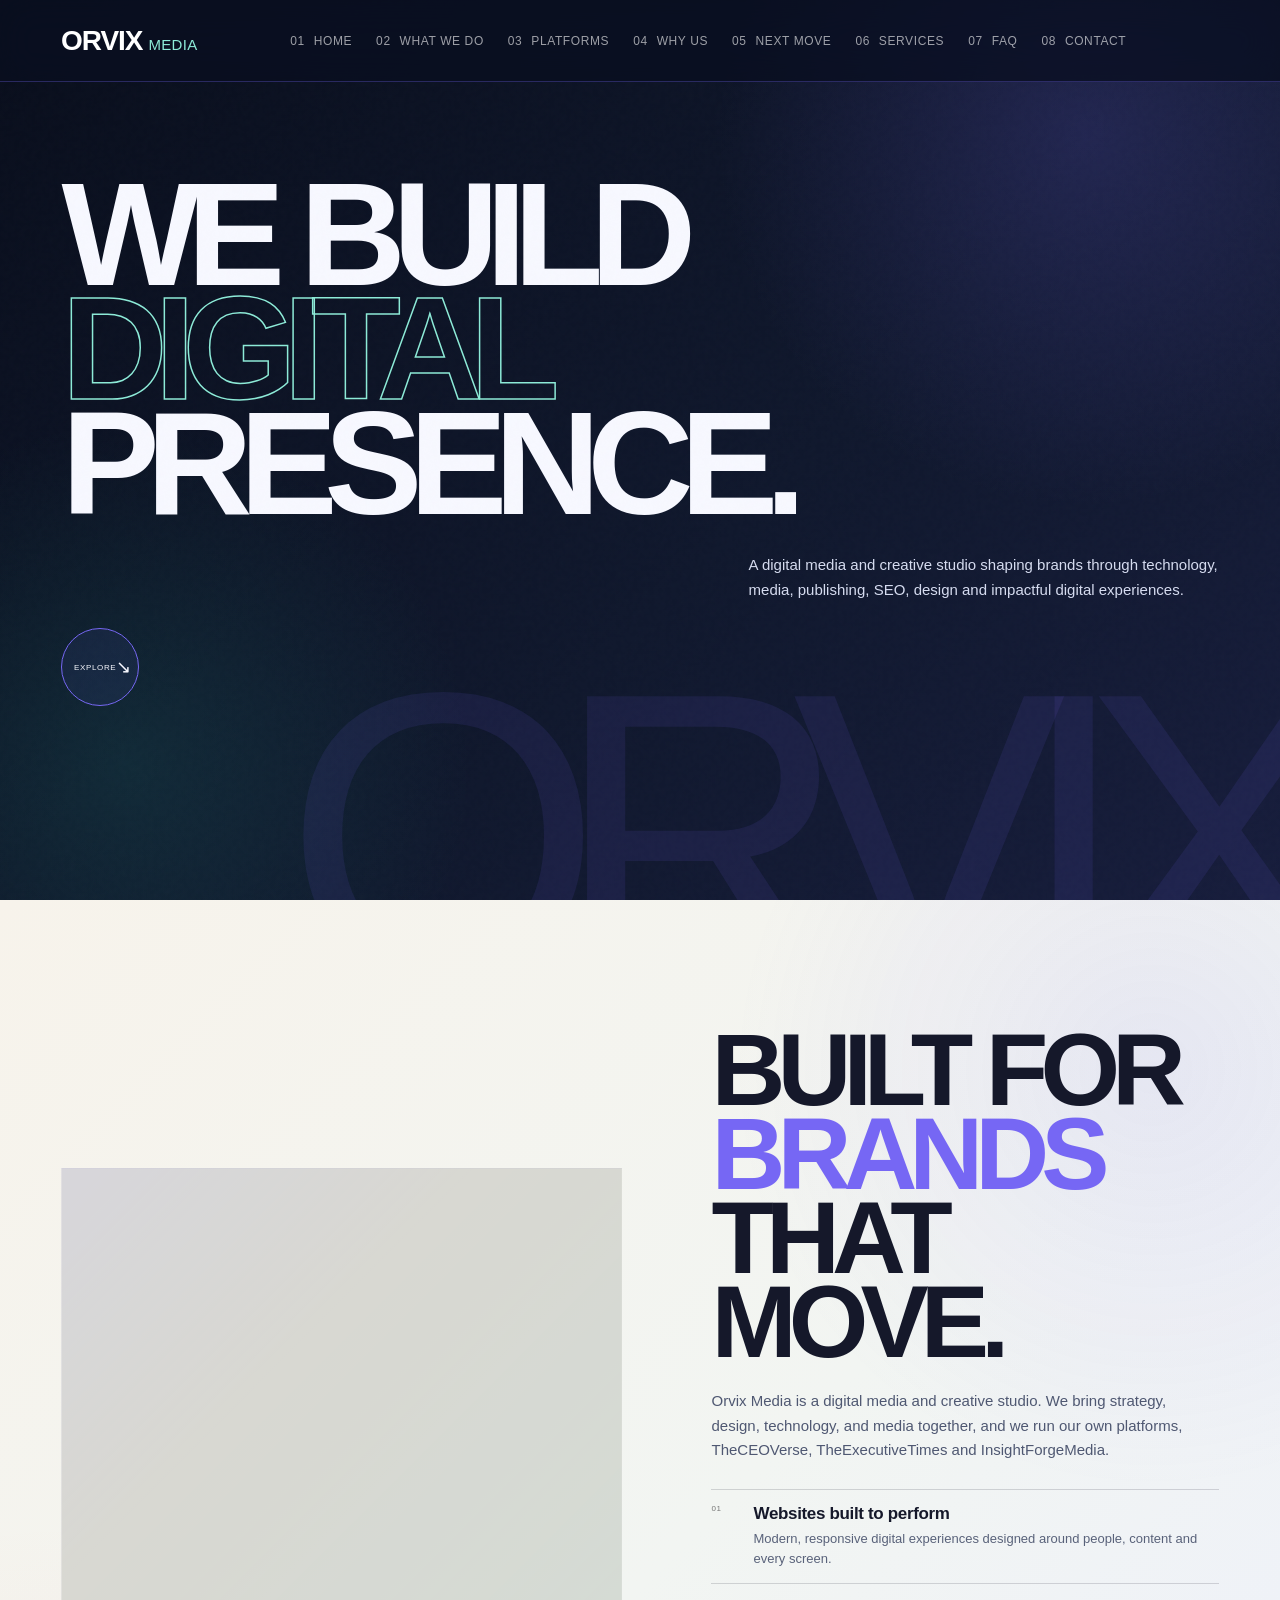
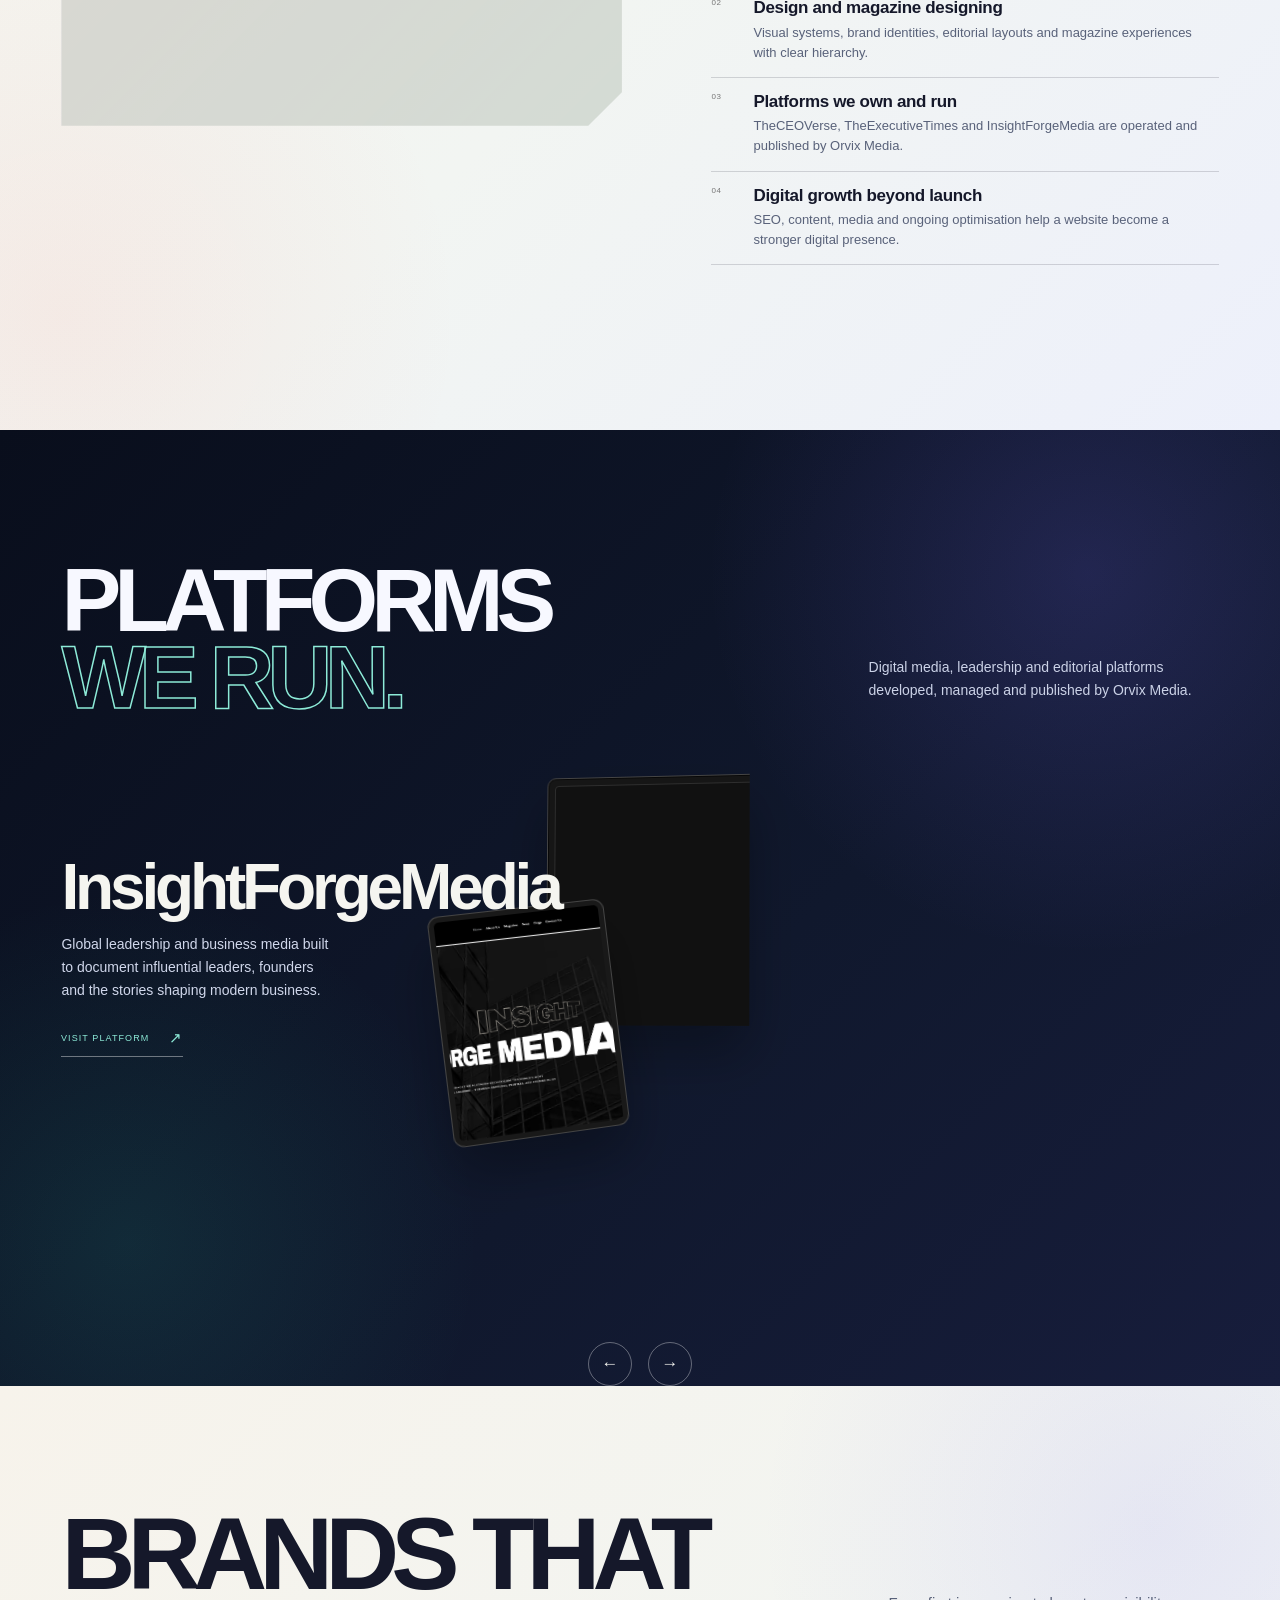
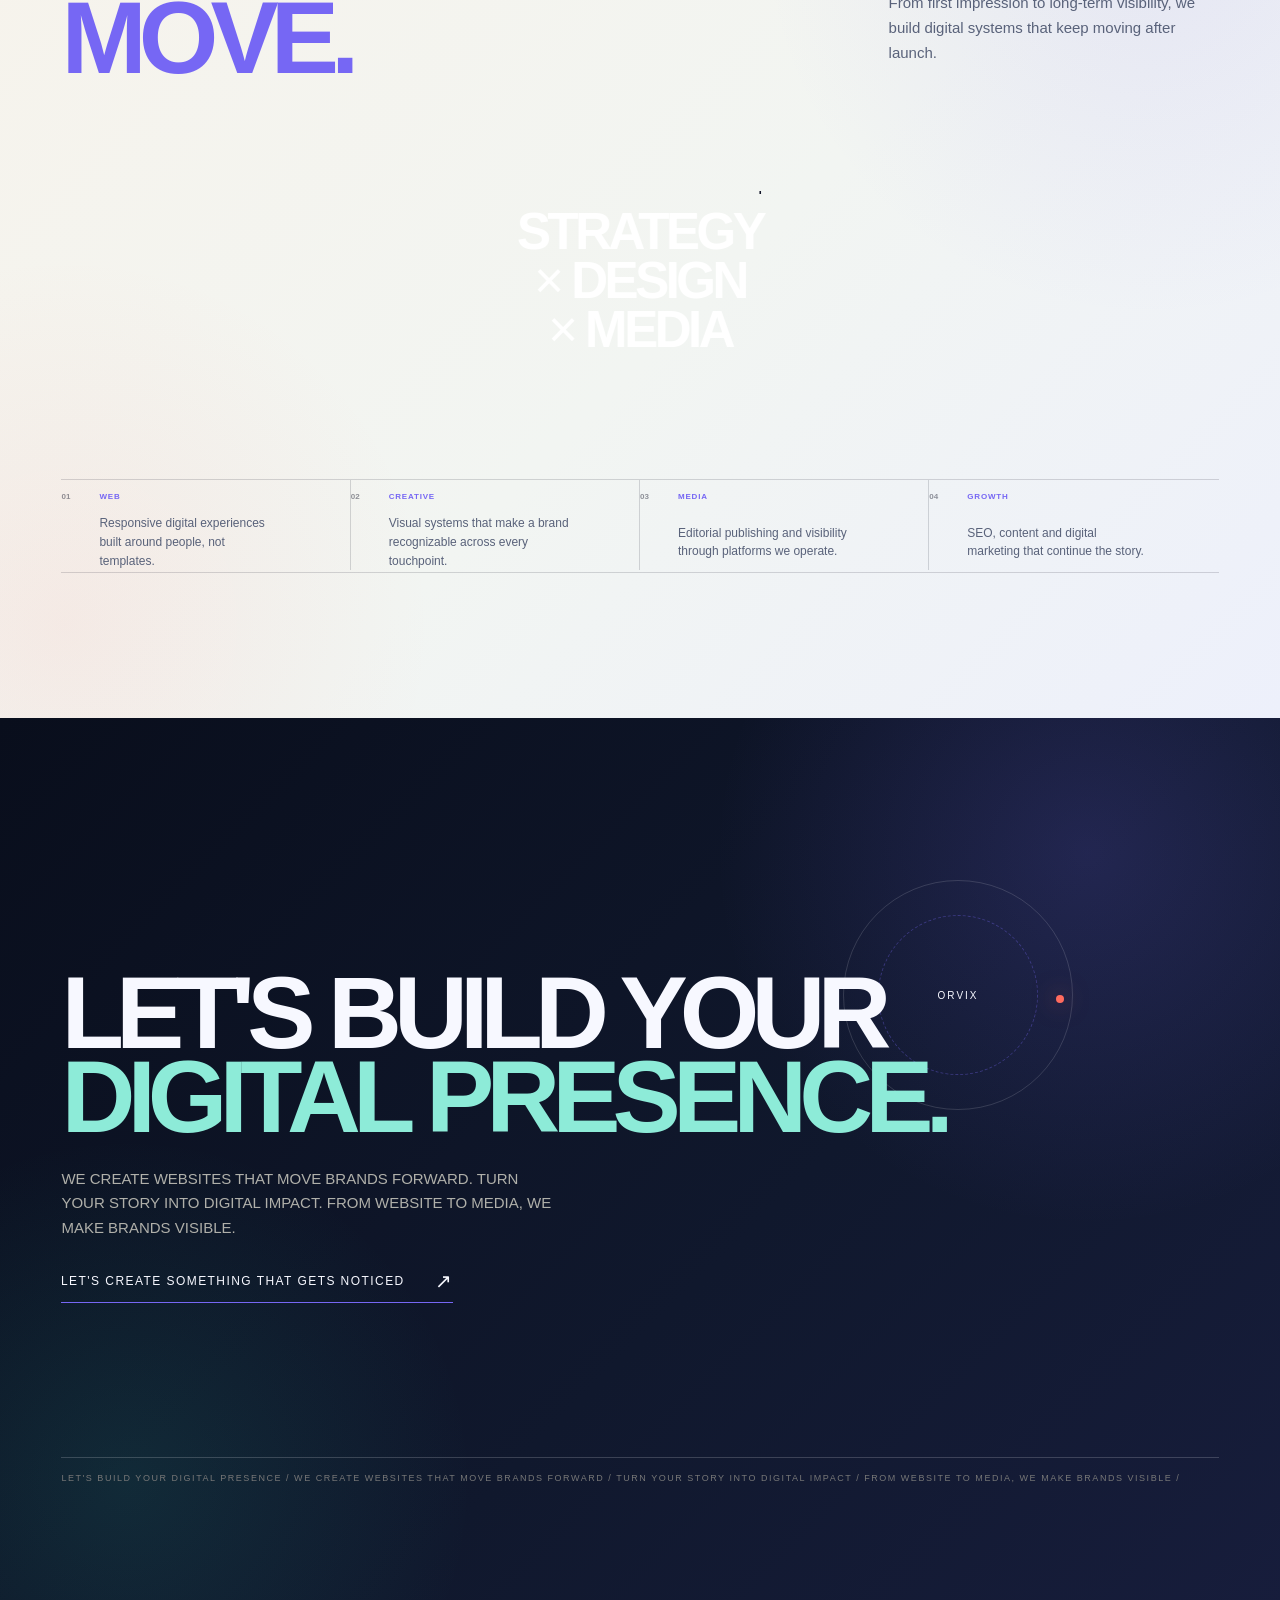
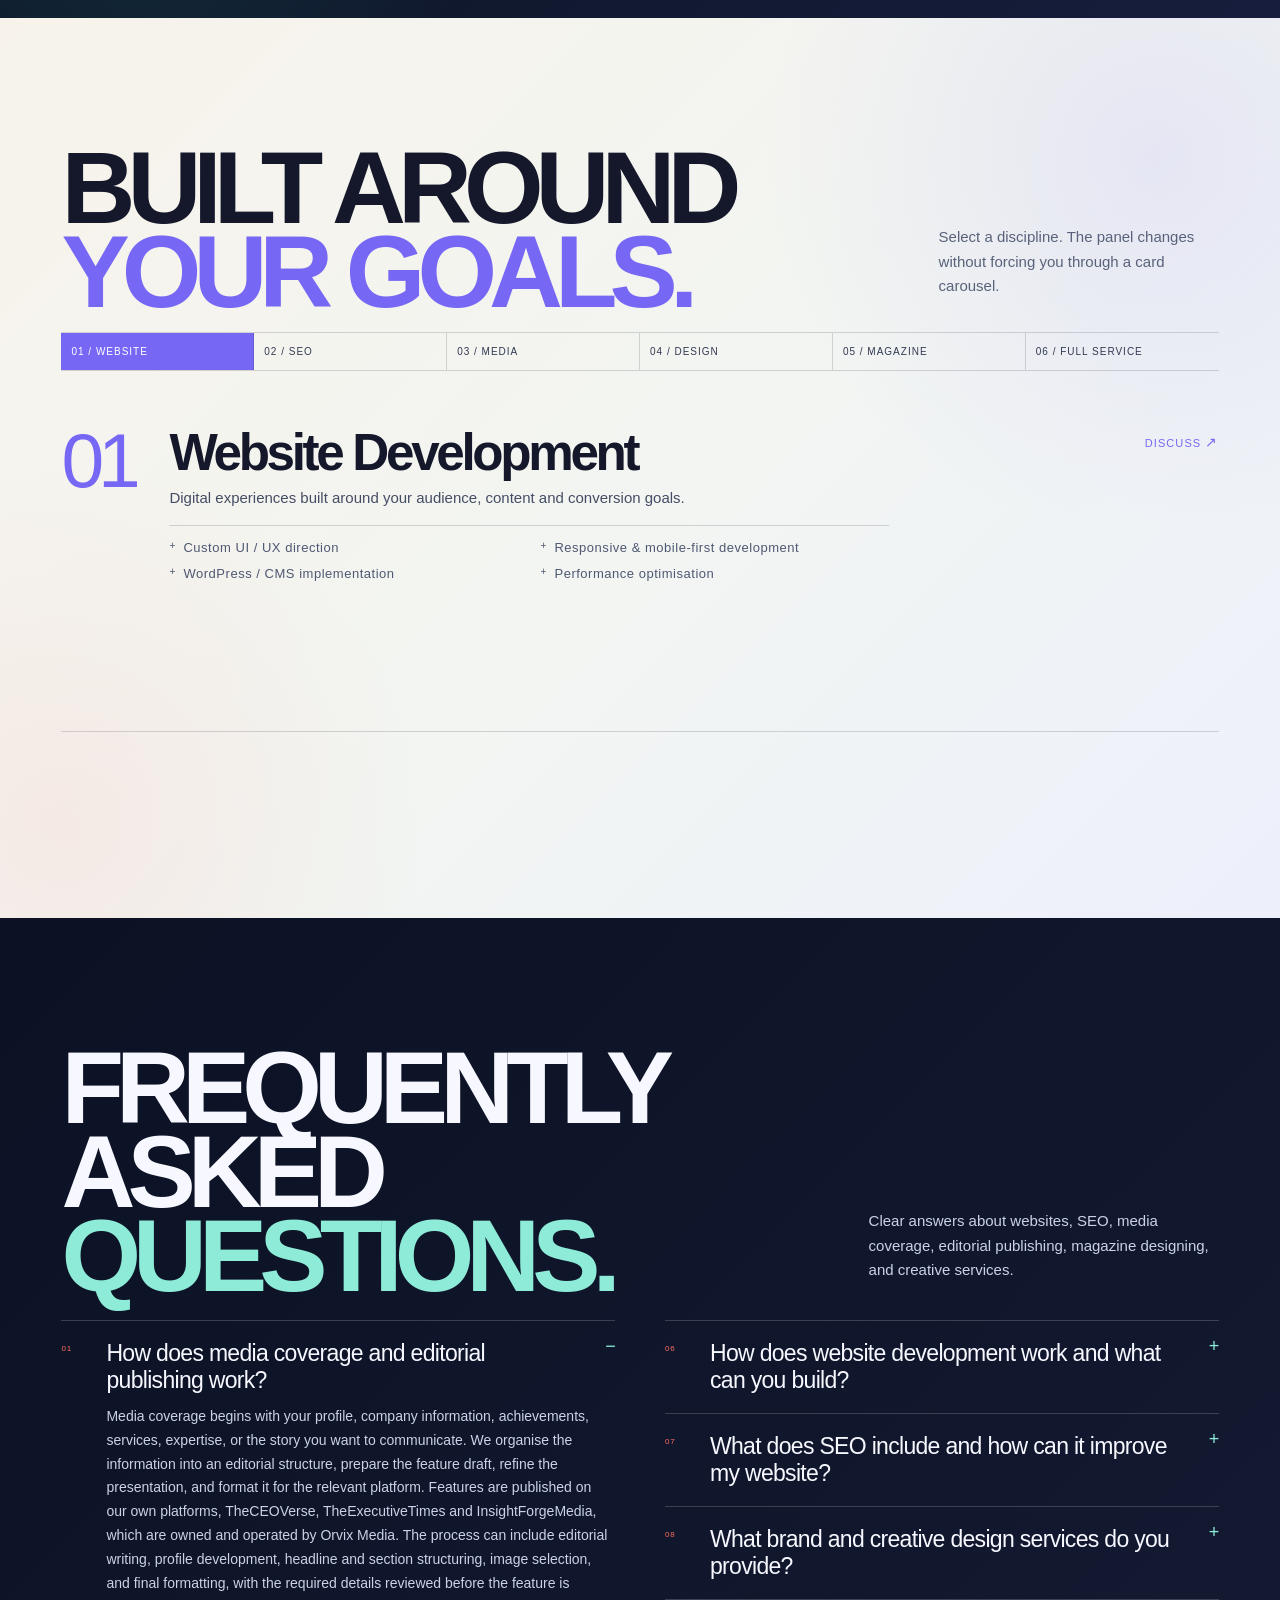
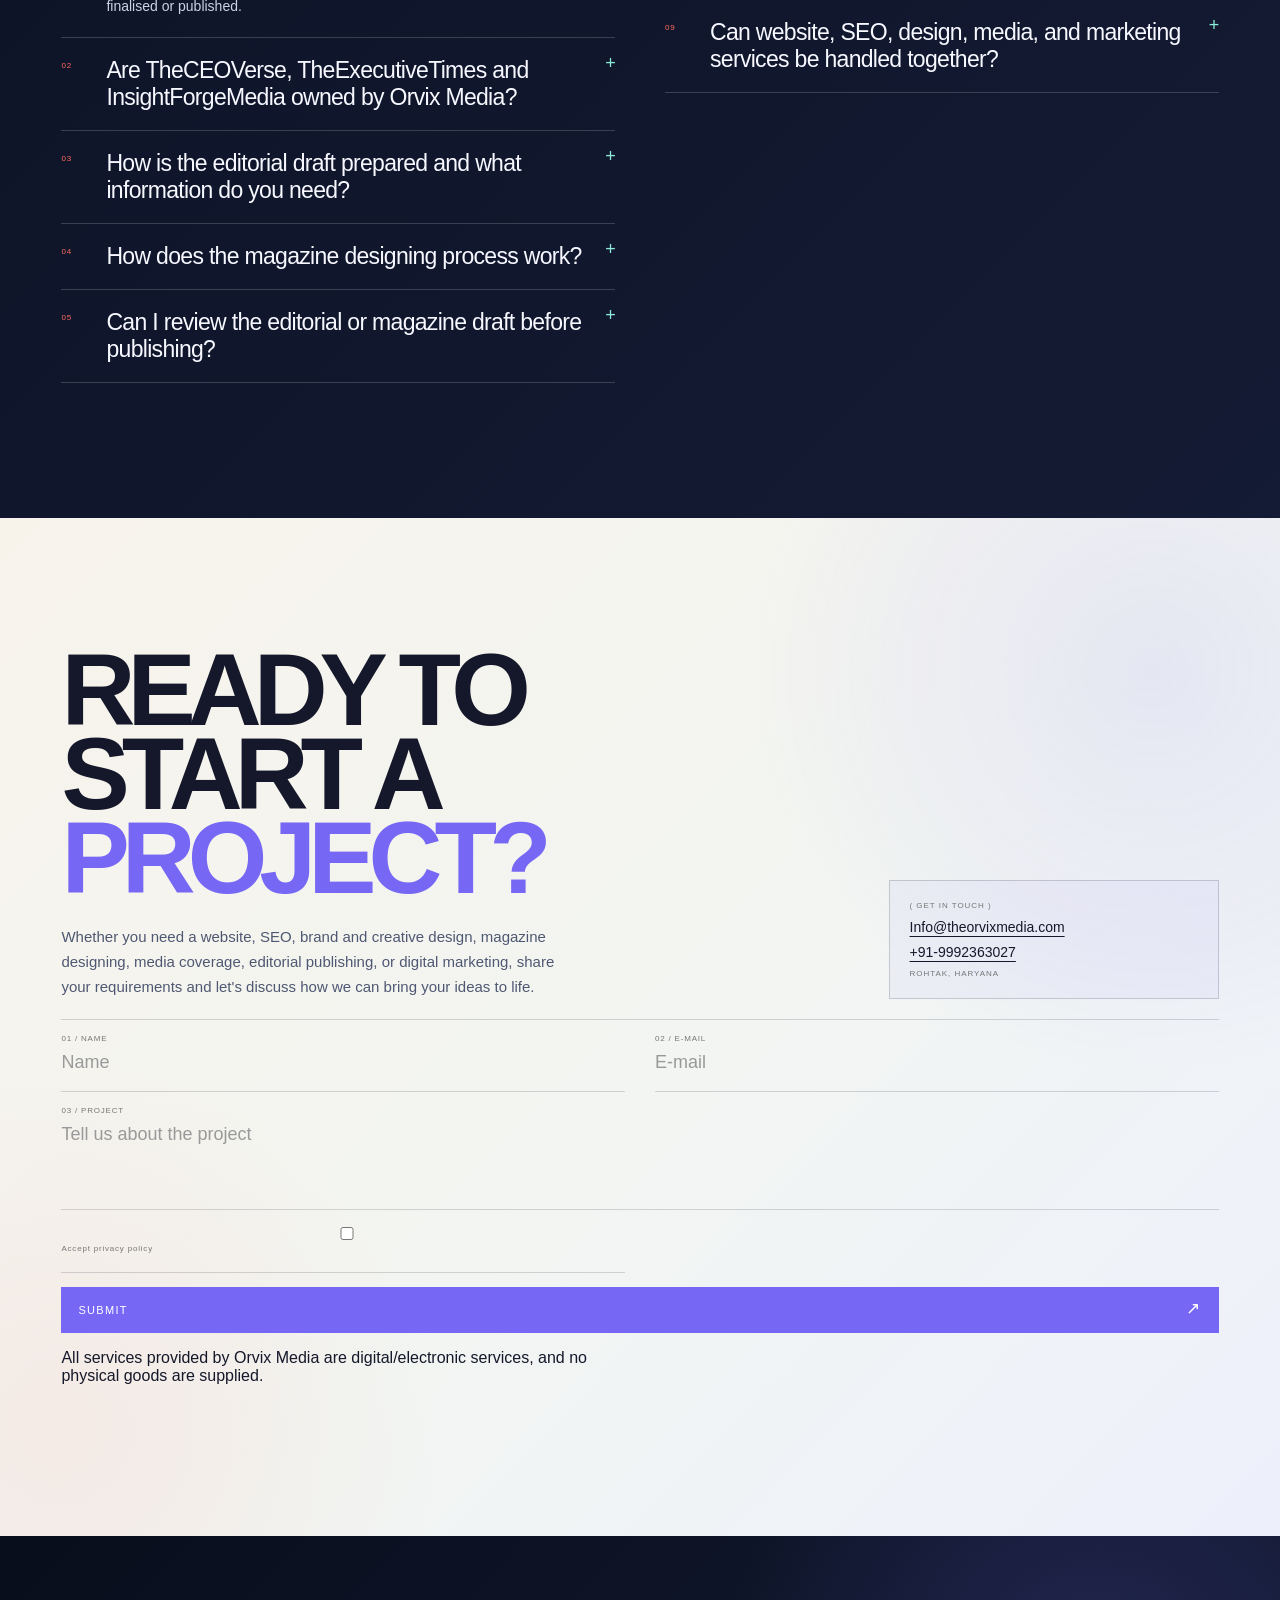
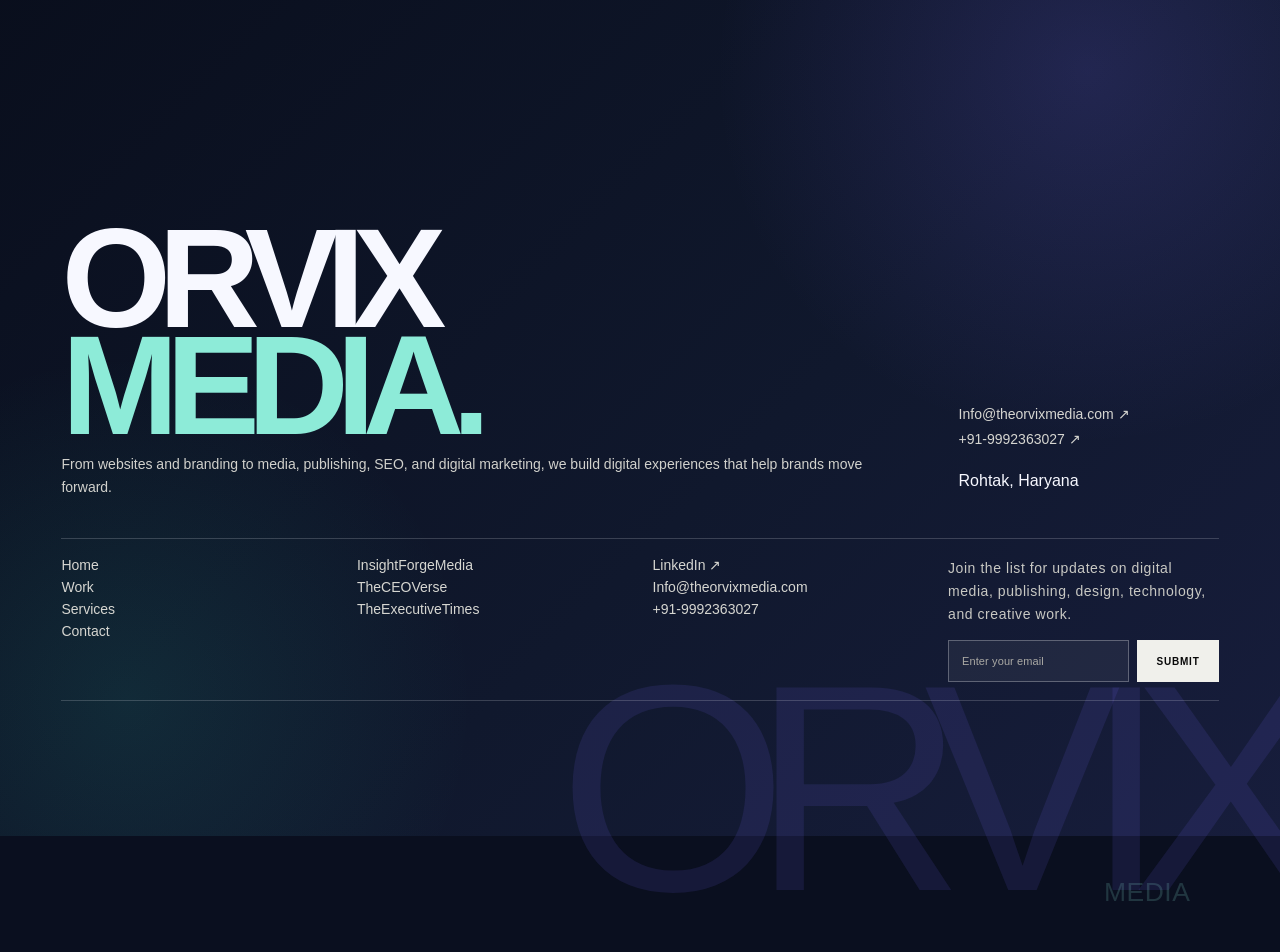
==== commit 781b6019: "..." ====
--- a/index.html
+++ b/index.html
@@ -870,6 +870,31 @@
 .platform-slide:hover .ceo-image-preview img{transform:scale(1.055)}
 @media(max-width:700px){.ceo-image-preview img{object-position:center center}}
 </style>
+<style id="orvix-color-theme">
+:root{--black:#0a0f1f;--black-2:#121a31;--white:#f7f8ff;--paper:#f5f1e8;--ink:#15182a;--muted:#68708a;--muted-dark:#aeb6d0;--line-light:rgba(21,24,42,.16);--line-dark:rgba(247,248,255,.18);--accent:#7667f4;--accent-2:#ff6b5e;--accent-3:#2ed6b7}
+html,body{background:#0a0f1f;color:var(--white)} body{font-size:16px}
+#webgl{opacity:.22}.site-header{background:rgba(10,15,31,.78);border-bottom-color:rgba(118,103,244,.3)}.site-header.scrolled{background:rgba(10,15,31,.95)}
+.logo-media,.hero-kicker,.platform-visit,.footer-join span,.footer-links>div>span{color:#8debd8}.desktop-nav a:hover{color:#8debd8}.mobile-menu{background:#0a0f1f}
+.dark-panel,.footer{background:linear-gradient(135deg,#090e1c 0%,#10182d 58%,#171d3c 100%);color:var(--white)}
+.light-panel{background:linear-gradient(135deg,#f7f3eb 0%,#f2f5f2 55%,#edf0fb 100%);color:var(--ink)}
+.dark-panel:after{background:radial-gradient(circle at 85% 15%,rgba(118,103,244,.18),transparent 28%),radial-gradient(circle at 10% 85%,rgba(46,214,183,.11),transparent 25%)}
+.light-panel:after{background:radial-gradient(circle at 90% 15%,rgba(118,103,244,.1),transparent 28%),radial-gradient(circle at 5% 90%,rgba(255,107,94,.08),transparent 25%)}
+.top-meta{font-size:10px;color:#aeb6d0;border-color:rgba(247,248,255,.2)}.dark-meta{color:#68708a;border-color:var(--line-light)}.section-label{font-size:11px;color:#7667f4;opacity:1;font-weight:700}
+.display-title,.hero-title,.move-title,.footer-title{color:#f7f8ff}.light-panel .display-title{color:#15182a}.display-title em{color:#7667f4;-webkit-text-stroke:0}.hero-title .outline-word{color:transparent;-webkit-text-stroke:1.5px #8debd8}
+.hero-title{font-size:clamp(66px,11.5vw,188px)}.display-title{font-size:clamp(58px,8vw,138px)}.hero-copy{font-size:17px;line-height:1.65;color:#d6dcf0}.lede{font-size:15px;line-height:1.65;color:#4f5872}.dark-panel .lede{color:#cbd2e7}
+.round-link{border-color:#7667f4;background:rgba(118,103,244,.08)}.round-link:hover{background:#7667f4;color:#fff}.hero-orvix{color:rgba(118,103,244,.1)}
+.image-frame img,.split-image img{filter:saturate(1.08) contrast(1.02)}.image-frame:before{background:linear-gradient(135deg,rgba(118,103,244,.22),transparent 38%,rgba(46,214,183,.14))}.image-grid{background:linear-gradient(rgba(118,103,244,.12) 1px,transparent 1px),linear-gradient(90deg,rgba(118,103,244,.12) 1px,transparent 1px)}.image-caption{background:rgba(10,15,31,.62);padding:6px 8px}
+.studio-points strong{font-size:17px}.studio-points p{font-size:12px;line-height:1.55;color:#59627a}.platform-intro .display-title{color:#f7f8ff;font-size:clamp(52px,7vw,120px)}.platform-intro .display-title em{color:transparent;-webkit-text-stroke:1.5px #8debd8}.platform-intro>p{font-size:14px;line-height:1.65;color:#cbd2e7}.platform-slide-info h3{font-size:clamp(38px,5vw,78px)}.platform-slide-info p{font-size:14px;line-height:1.6;color:#d0d7eb}
+.brands-head>p,.services-head>p,.faq-head>p{font-size:14px;line-height:1.6;color:#59627a}.reason-strip p{font-size:12px;line-height:1.55;color:#59627a}.reason-strip span{color:#7667f4;font-weight:700}.move-title em{color:#8debd8}.big-cta{font-size:12px;border-bottom-color:#7667f4}.orbit-dot{background:#ff6b5e;box-shadow:0 0 25px rgba(255,107,94,.65)}.orbit-line{border-color:rgba(118,103,244,.35)}
+.service-tab{font-size:10px;color:#333a52}.service-tab.active{background:#7667f4;color:#fff}.service-tab:hover{background:rgba(118,103,244,.12)}.service-card h3{font-size:clamp(34px,4vw,64px);color:#15182a}.service-card-number{color:#7667f4}.service-card-copy>p{color:#ff6b5e;font-weight:700}.service-summary{font-size:13px;line-height:1.6;color:#454d64}.service-features li{font-size:11px;line-height:1.5;color:#4f5872}.service-card>a{font-size:11px;color:#7667f4}
+.faq-section{background:linear-gradient(135deg,#0c1224,#141b34);color:#f7f8ff}.faq-section .top-meta{color:#aeb6d0}.faq-section .section-label,.faq-section .display-title em{color:#8debd8}.faq-section .display-title{color:#f7f8ff}.faq-head>p{color:#cbd2e7}.faq-column,details{border-color:rgba(247,248,255,.18)}.faq-section summary{font-size:clamp(16px,1.6vw,21px);color:#f7f8ff;padding-top:19px;padding-bottom:19px}.faq-section summary span{color:#ff6b5e;opacity:1}.faq-section summary:after{color:#8debd8}.faq-section details p{font-size:13px;line-height:1.7;color:#cbd2e7}
+.contact-lede{font-size:15px;line-height:1.65;color:#4f5872}.contact-card{background:rgba(118,103,244,.05);border-color:rgba(21,24,42,.18)}.contact-card a{font-size:14px}.contact-form input,.contact-form textarea{font-size:18px}.contact-form button{background:#7667f4;border-color:#7667f4;font-size:11px}.contact-form button:hover{background:#15182a;color:#fff}
+.footer-title{font-size:clamp(76px,11vw,176px)}.footer-title em{color:#8debd8;-webkit-text-stroke:0}.footer-description{font-size:14px;line-height:1.6;color:#cbd2e7}.footer-join a,.footer-links a{font-size:13px;color:#d6dcf0}.footer-manifesto p{font-size:13px;line-height:1.55;color:#cbd2e7}.footer-bottom{font-size:10px;color:#aeb6d0!important}.footer-word{font-size:clamp(105px,23vw,380px);color:rgba(118,103,244,.12)}.footer-word small{color:rgba(141,235,216,.18)}
+@media(max-width:1000px){.hero-title{font-size:clamp(58px,12vw,120px)}.display-title{font-size:clamp(52px,8.5vw,92px)}.hero-copy{font-size:16px}.lede,.contact-lede{font-size:14px}.platform-slide-info p,.platform-intro>p{font-size:13px}.studio-points strong{font-size:16px}.studio-points p{font-size:11.5px}.service-summary{font-size:12.5px}.faq-section summary{font-size:17px}.faq-section details p{font-size:12.5px}.footer-description{font-size:13px}}
+@media(max-width:600px){.top-meta{font-size:8px}.section-label{font-size:10px}.hero-title{font-size:clamp(54px,16.5vw,86px);line-height:.84}.display-title{font-size:clamp(48px,14vw,76px);line-height:.88}.hero-copy{font-size:14px;line-height:1.6}.lede,.contact-lede{font-size:13px}.studio-points strong{font-size:15px}.studio-points p{font-size:11px}.platform-slide-info h3{font-size:clamp(36px,10vw,58px)}.platform-slide-info p{font-size:12px}.service-tab{font-size:9px;padding:12px 8px}.service-card h3{font-size:clamp(31px,9vw,48px)}.service-summary{font-size:12px}.service-features li{font-size:10.5px}.faq-section summary{font-size:16px}.faq-section details p{font-size:12px}.contact-form input,.contact-form textarea{font-size:17px}.footer-title{font-size:clamp(62px,20vw,110px)}.footer-description,.footer-manifesto p{font-size:12px}.footer-join a,.footer-links a{font-size:12px}.footer-word{font-size:clamp(82px,27vw,150px);right:0;bottom:0}}
+@media(max-width:380px){.hero-title{font-size:52px}.display-title{font-size:45px}.footer-title{font-size:60px}}
+</style>
+
 
 <script type="module">
 import * as THREE from "https://cdn.jsdelivr.net/npm/three@0.180.0/build/three.module.js";
@@ -1130,7 +1155,7 @@
   const count=innerWidth<700?22:46,pos=new Float32Array(count*3);
   for(let i=0;i<count;i++){pos[i*3]=(Math.random()-.5)*9;pos[i*3+1]=(Math.random()-.5)*5;pos[i*3+2]=(Math.random()-.5)*3}
   const geo=new THREE.BufferGeometry();geo.setAttribute("position",new THREE.BufferAttribute(pos,3));
-  const mat=new THREE.PointsMaterial({color:0xffffff,size:innerWidth<700?.025:.032,transparent:true,opacity:.45});
+  const mat=new THREE.PointsMaterial({color:0x8debd8,size:innerWidth<700?.025:.032,transparent:true,opacity:.42});
   points=new THREE.Points(geo,mat);scene.add(points);
   function resize(){const w=innerWidth,h=innerHeight;renderer.setSize(w,h,false);camera.aspect=w/h;camera.updateProjectionMatrix()}
   resize();addEventListener("resize",resize,{passive:true});
@@ -1143,3 +1168,61 @@
 </script>
 </body>
 </html>
+
+<style id="final-readability-tweaks">
+/* Header readability */
+.site-header{height:82px}
+.site-logo .logo-orvix{font-size:28px}
+.site-logo .logo-media{font-size:15px}
+.desktop-nav{font-size:12px;gap:24px;letter-spacing:.05em}
+.desktop-nav span{margin-left:5px}
+
+/* Remove tiny decorative/meta text so the page feels cleaner and easier to read */
+.top-meta,
+.section-label,
+.hero-kicker,
+.hero-side-note,
+.image-caption,
+.platform-index,
+.platform-count,
+.footer-award-line,
+.footer-bottom,
+.footer-join>span,
+.footer-links>div>span,
+.service-card-copy>p{display:none!important}
+
+/* Keep primary content comfortably readable */
+.hero-copy,.lede,.brands-head>p,.move-copy,.services-head>p,.faq-head>p,.contact-lede{font-size:15px;line-height:1.65}
+.studio-points strong{font-size:17px}
+.studio-points p{font-size:13px;line-height:1.55}
+.platform-slide-info p{font-size:14px;line-height:1.65}
+.service-summary{font-size:15px;line-height:1.65}
+.service-features li{font-size:13px;line-height:1.55}
+.faq-section summary{font-size:clamp(18px,1.8vw,23px)}
+.faq-section details p{font-size:14px;line-height:1.7}
+.footer-description,.footer-manifesto p{font-size:14px;line-height:1.65}
+.footer-join a,.footer-links a{font-size:14px}
+
+@media(max-width:900px){
+  .desktop-nav{display:none}
+  .site-header{height:74px}
+  .site-logo .logo-orvix{font-size:25px}
+  .site-logo .logo-media{font-size:14px}
+}
+
+@media(max-width:600px){
+  .site-header{padding:0 18px}
+  .site-logo .logo-orvix{font-size:23px}
+  .site-logo .logo-media{font-size:13px}
+  .hero-copy,.lede,.brands-head>p,.move-copy,.services-head>p,.faq-head>p,.contact-lede{font-size:14px;line-height:1.6}
+  .studio-points strong{font-size:16px}
+  .studio-points p{font-size:12px}
+  .platform-slide-info p{font-size:13px}
+  .service-summary{font-size:13px}
+  .service-features li{font-size:12px}
+  .faq-section summary{font-size:17px}
+  .faq-section details p{font-size:13px}
+  .footer-description,.footer-manifesto p{font-size:13px}
+  .footer-join a,.footer-links a{font-size:13px}
+}
+</style>
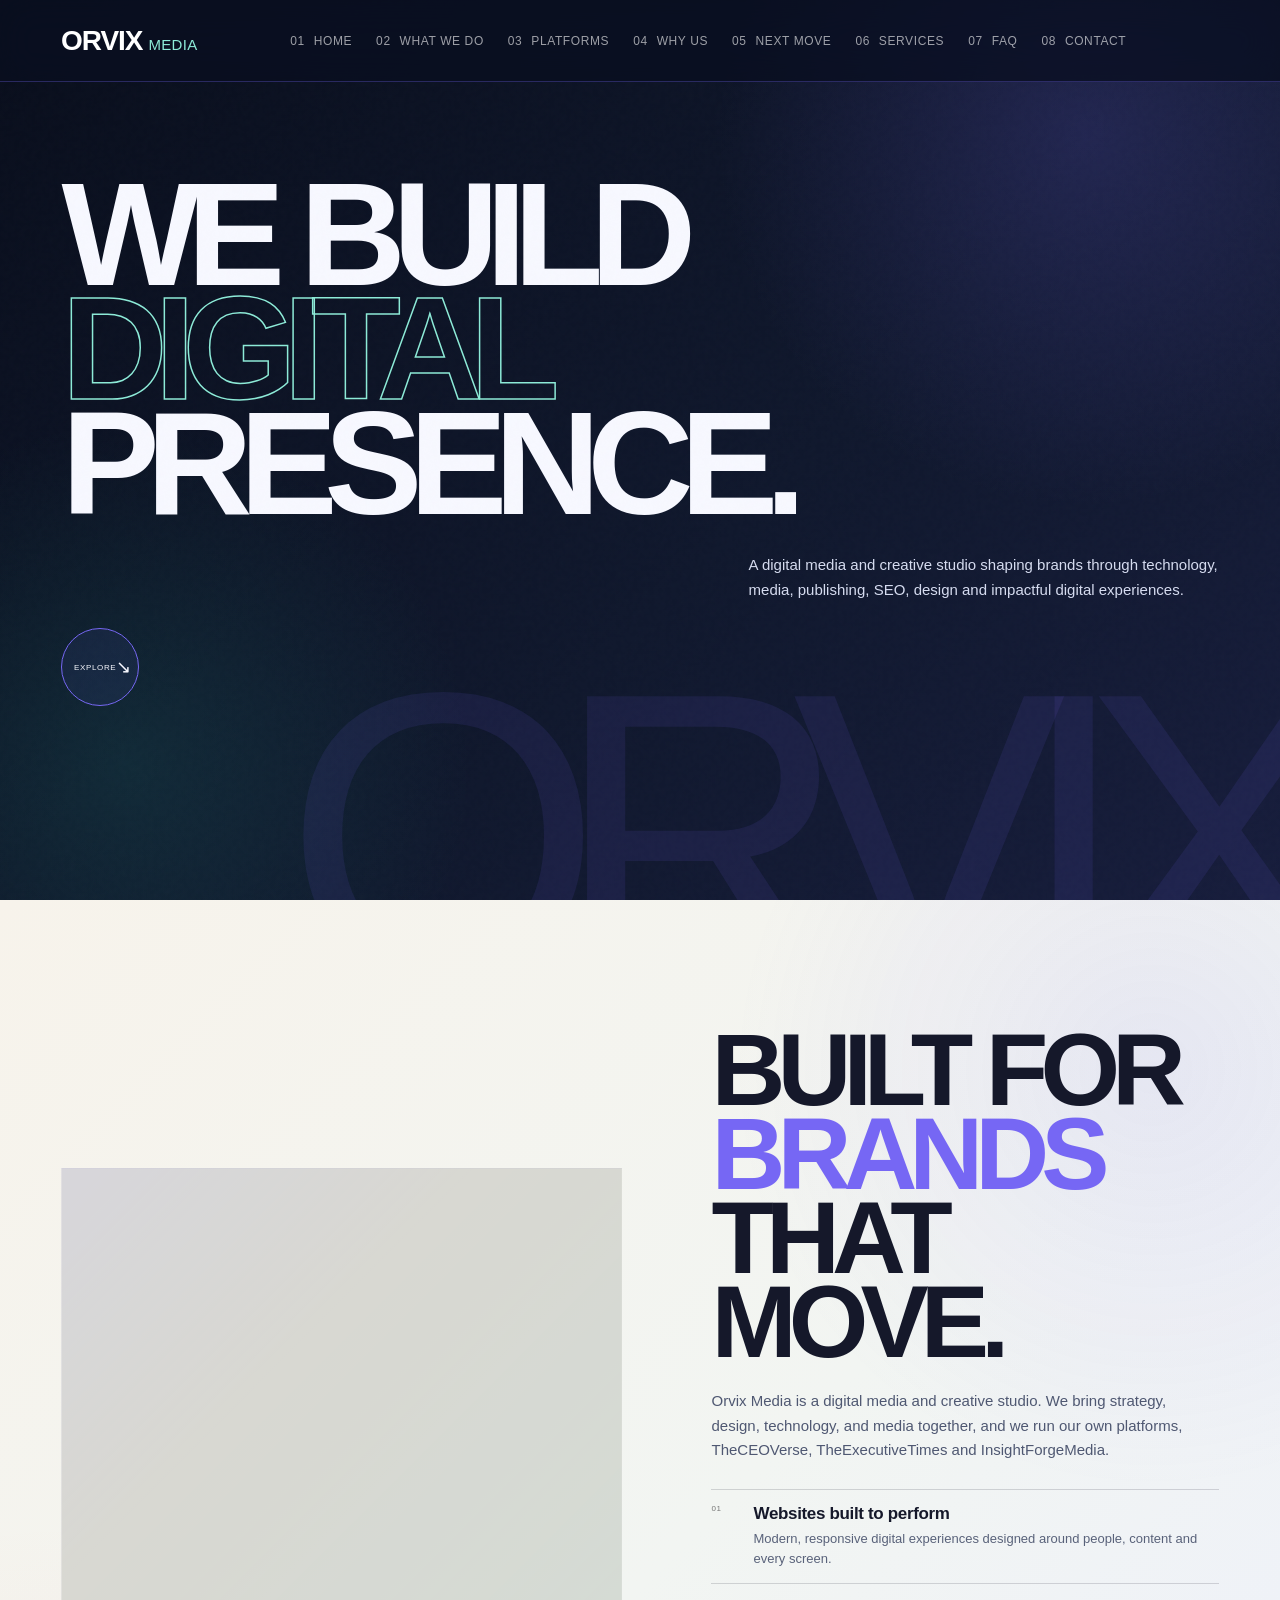
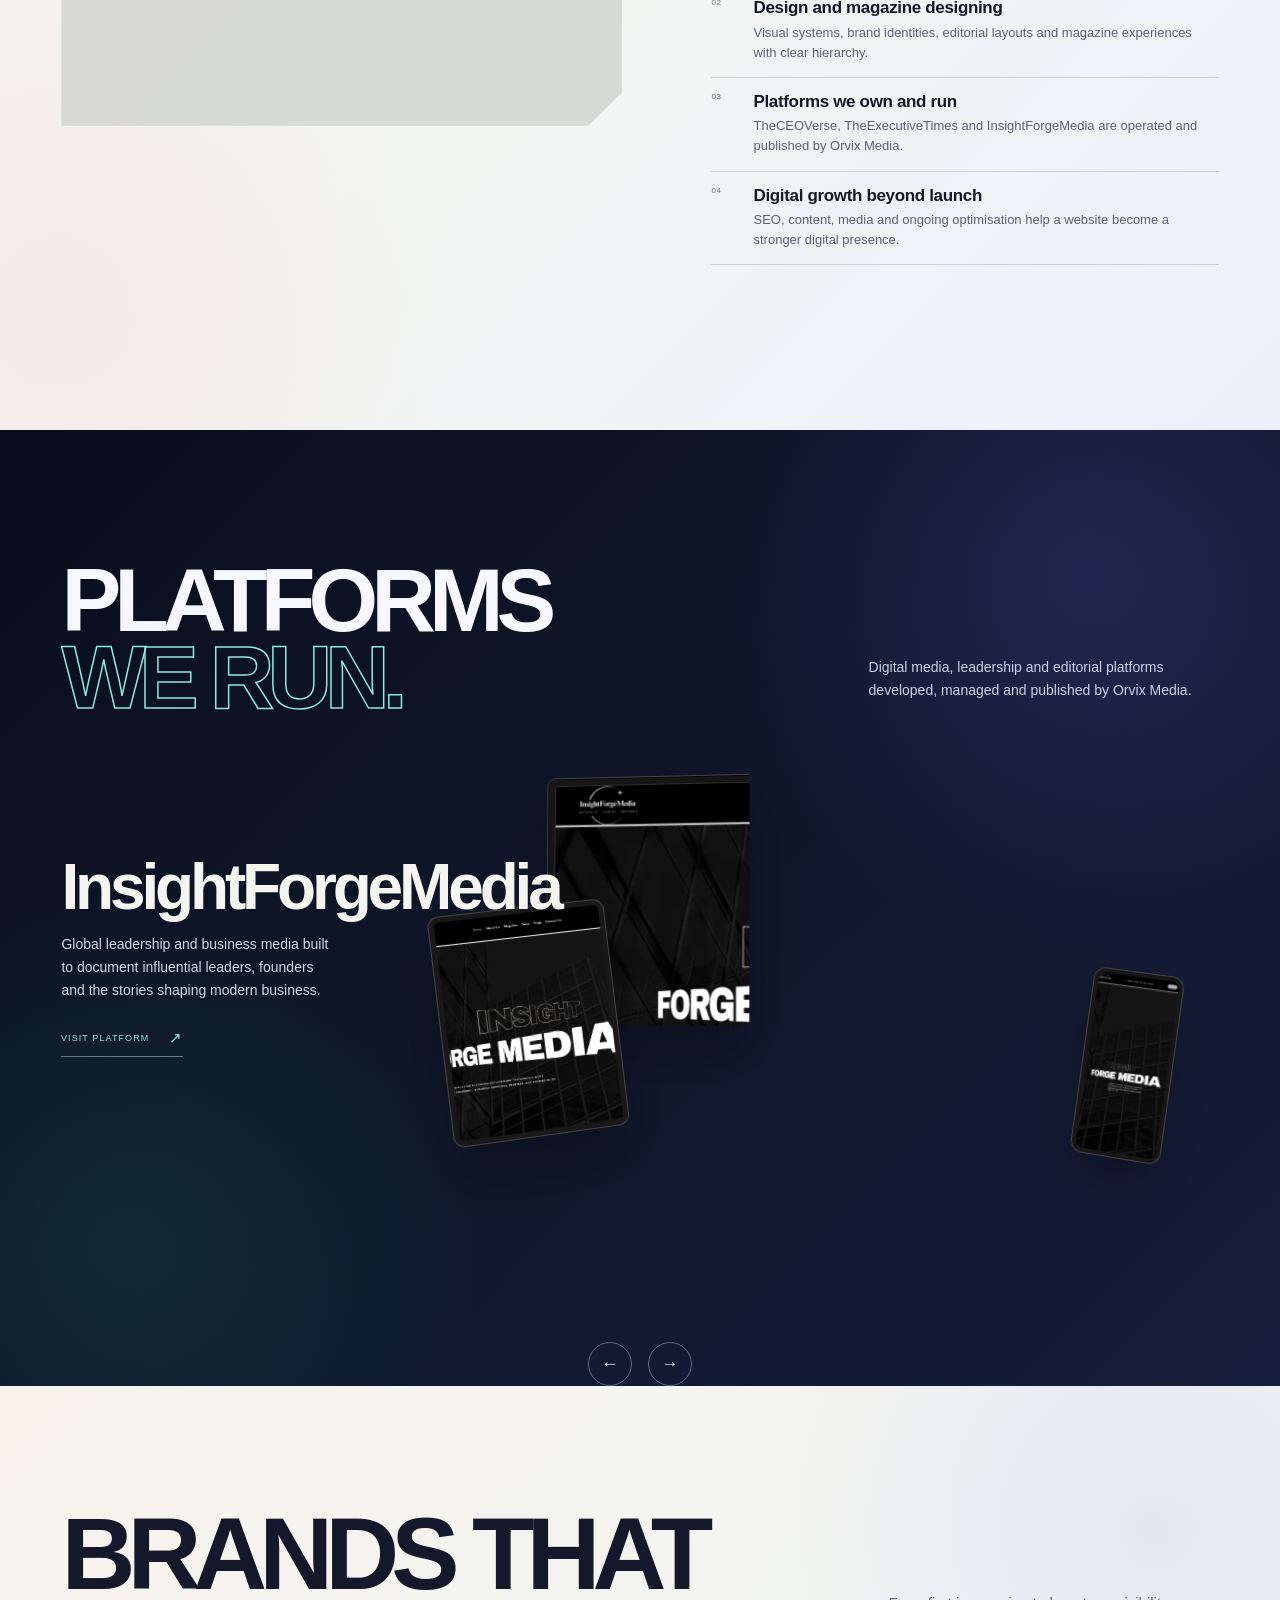
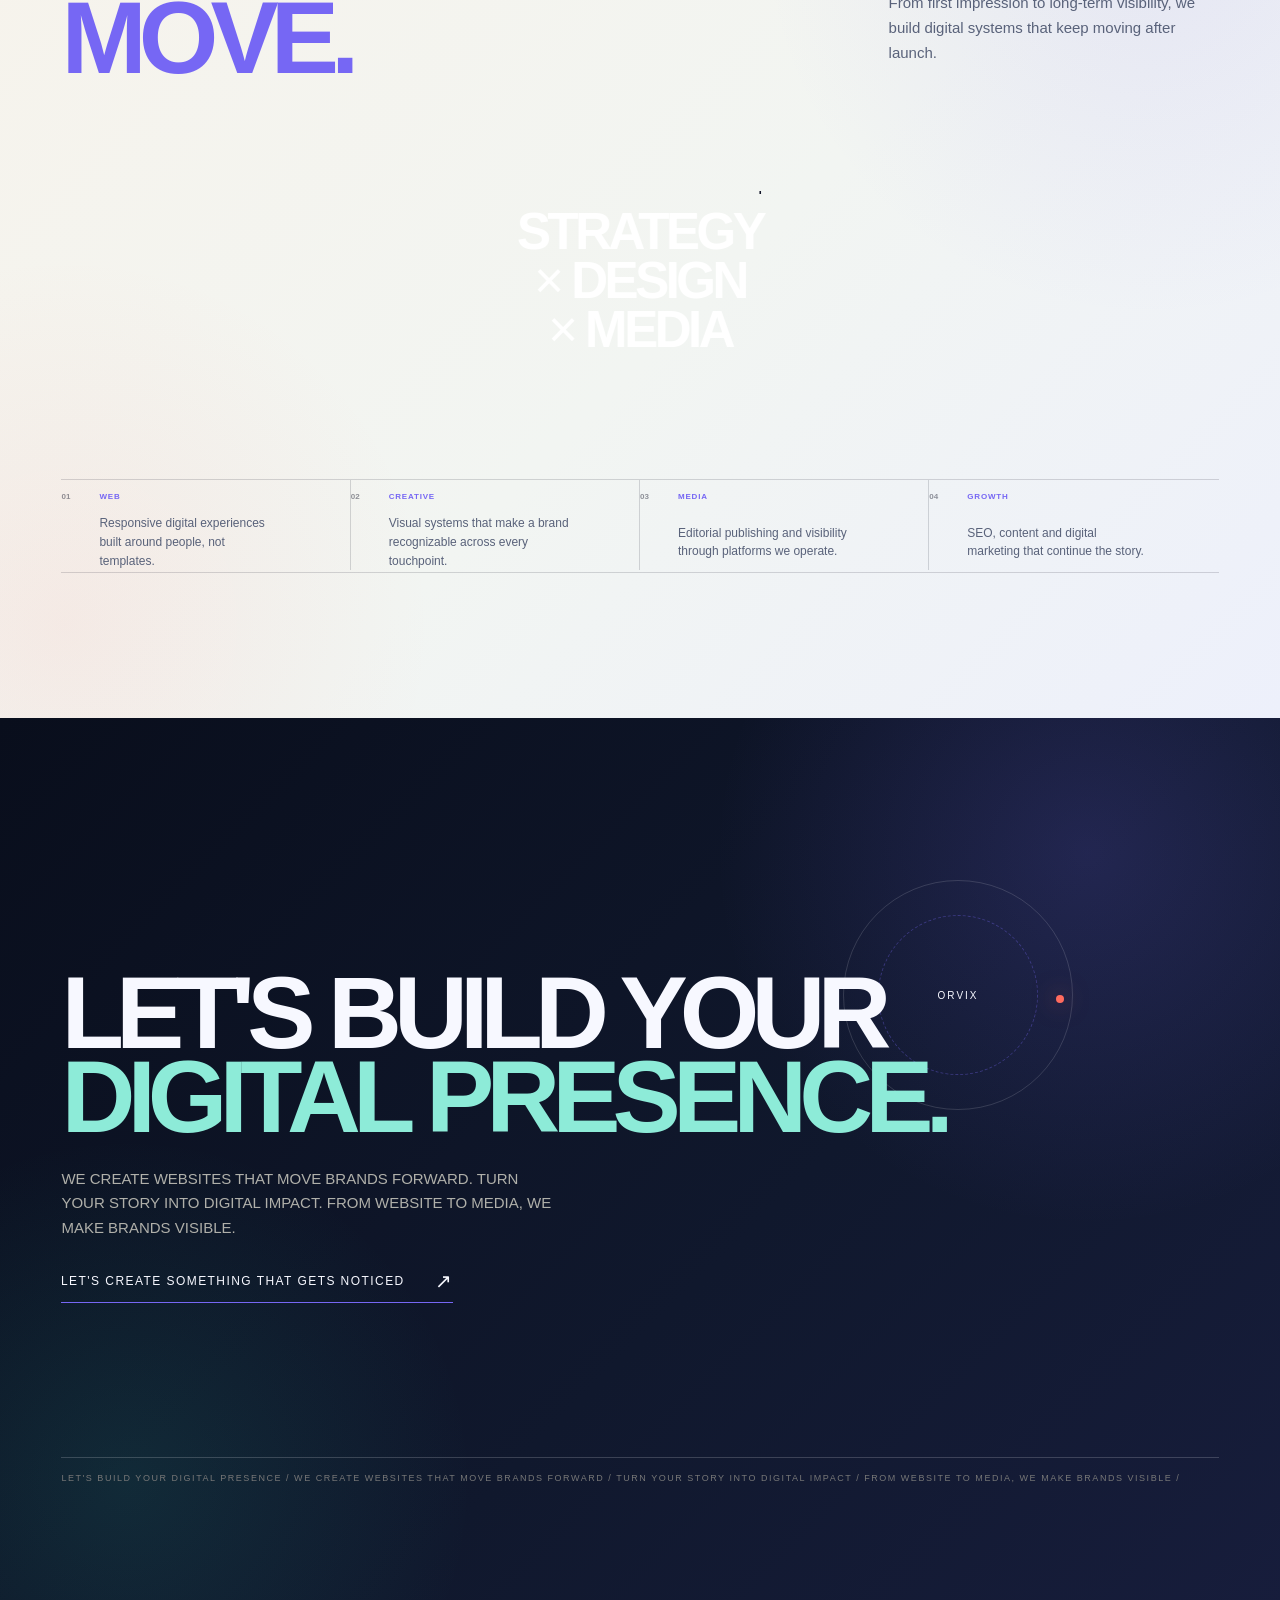
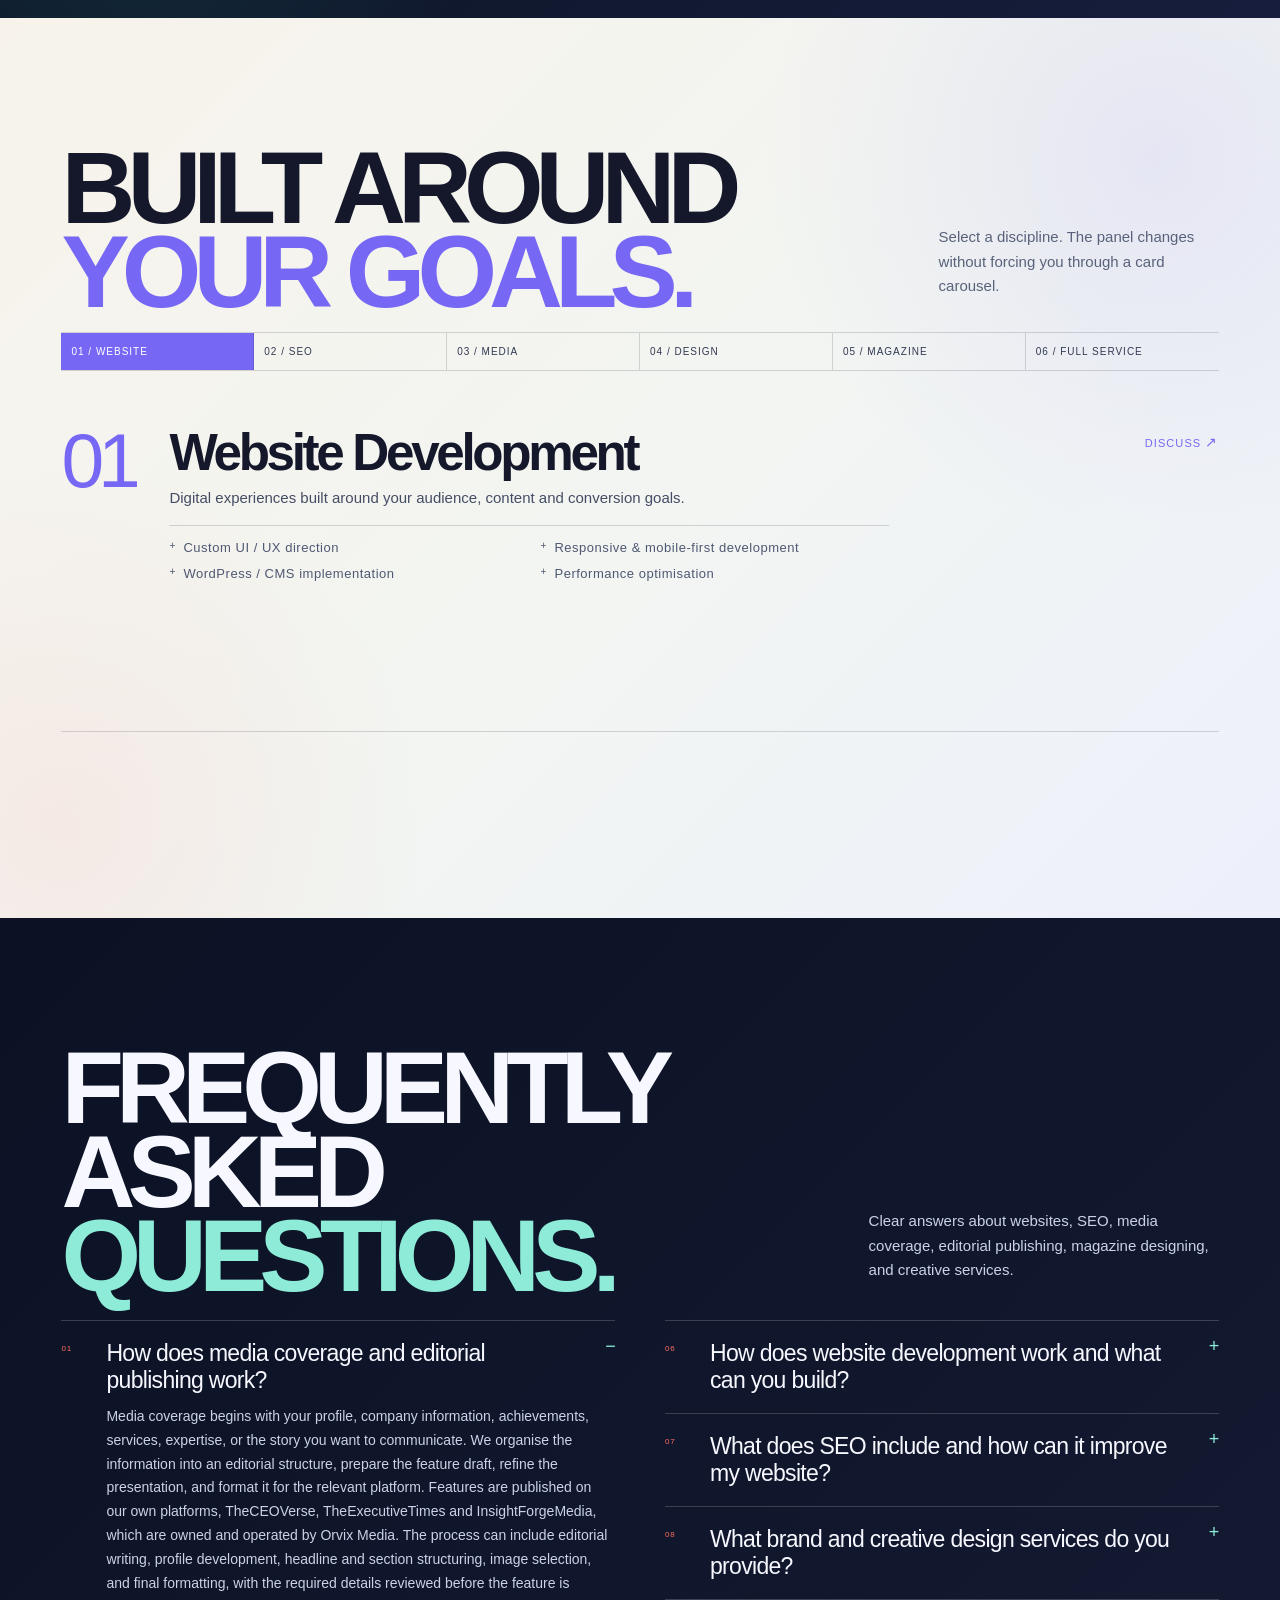
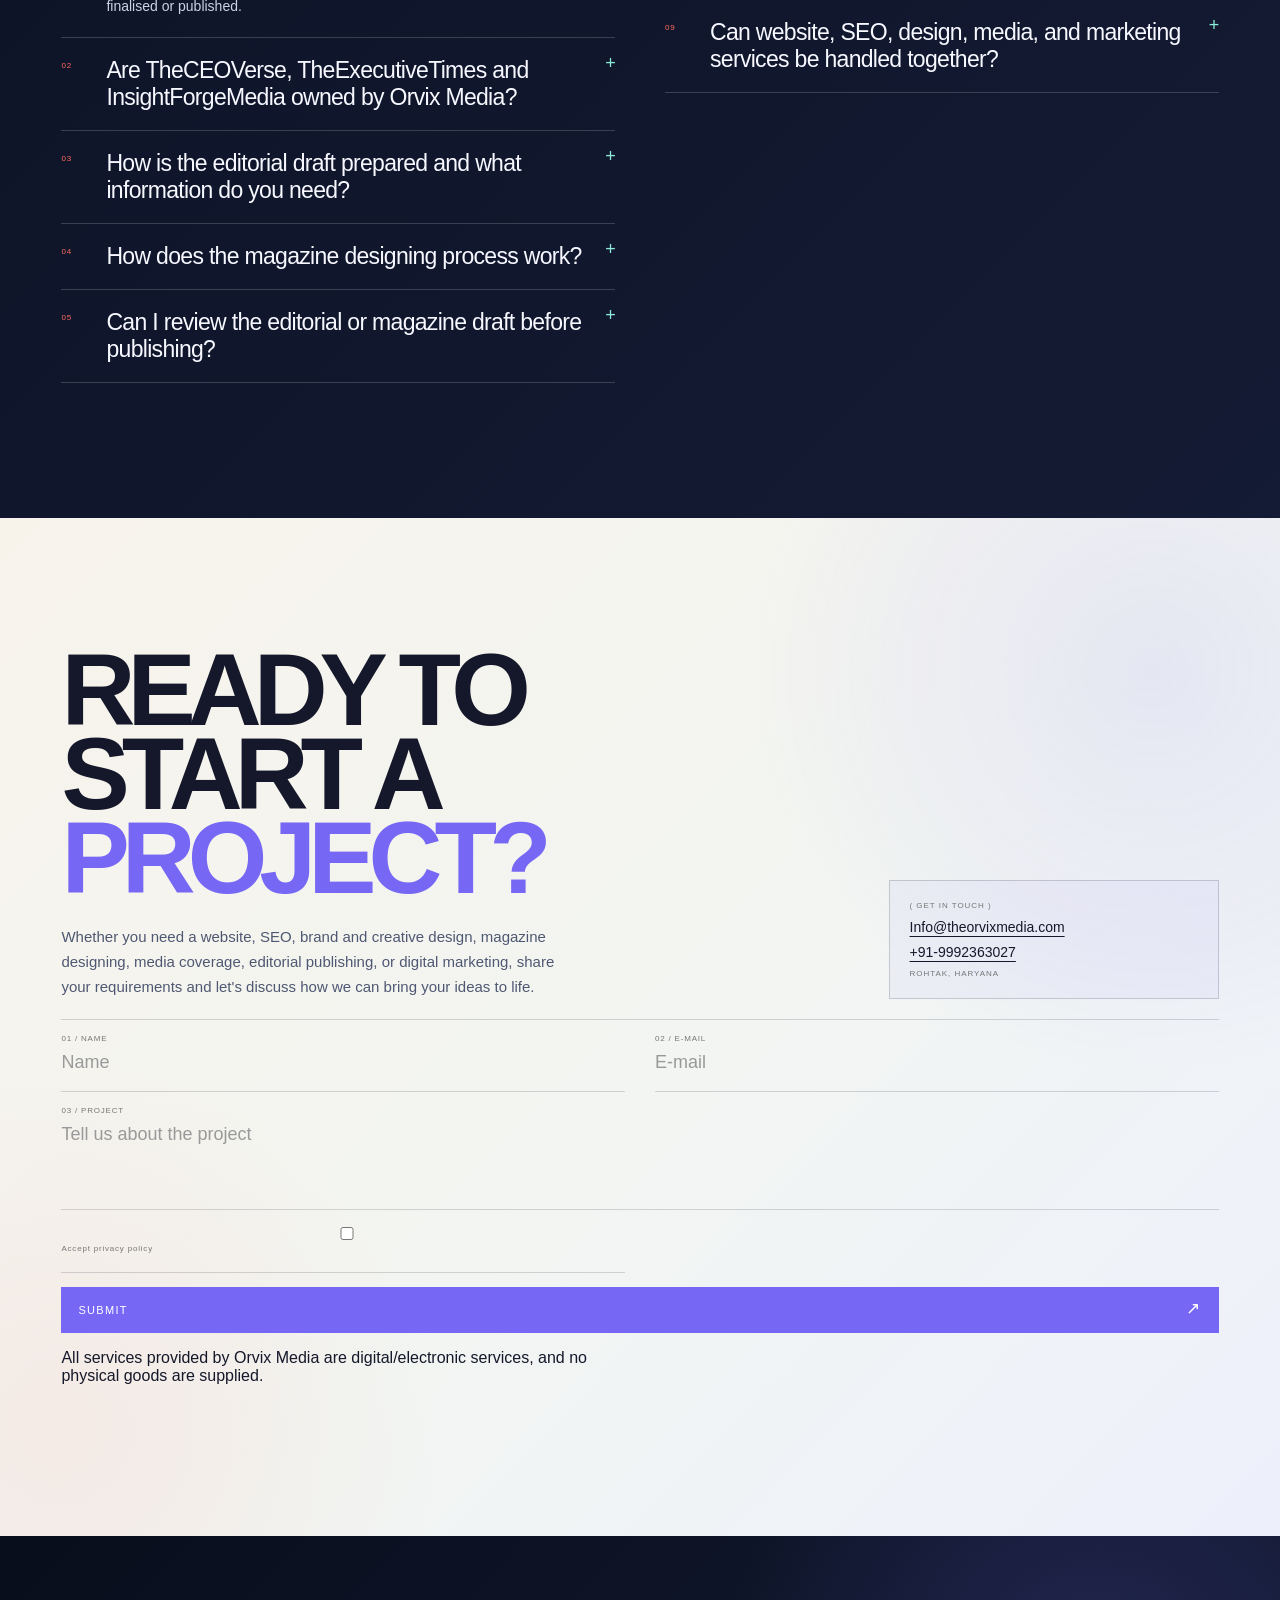
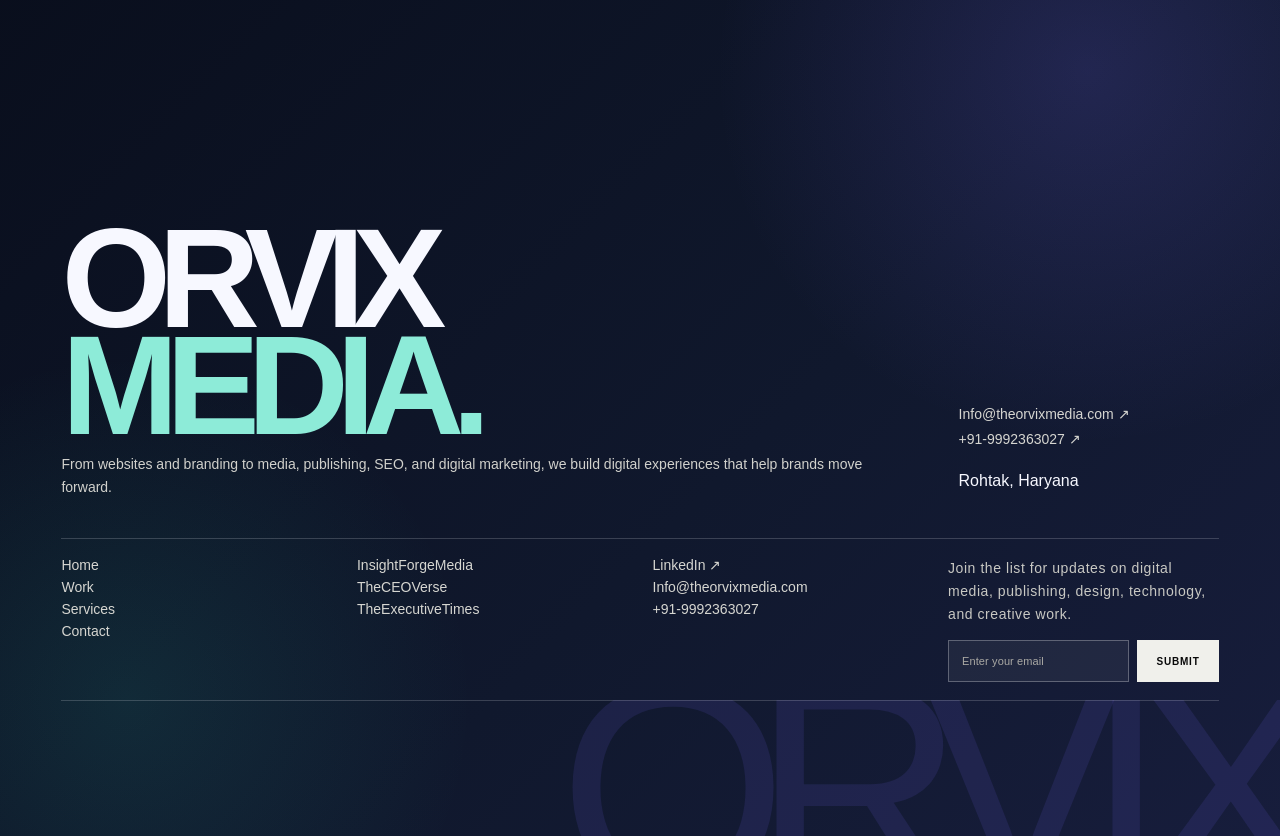
==== commit fffd2cd7: "..." ====
--- a/index.html
+++ b/index.html
@@ -1225,4 +1225,17 @@
   .footer-description,.footer-manifesto p{font-size:13px}
   .footer-join a,.footer-links a{font-size:13px}
 }
+
+/* FINAL MOBILE OVERFLOW SAFETY */
+html,body{width:100%;max-width:100%;overflow-x:hidden!important;}
+.footer{width:100%;max-width:100%;overflow:hidden!important;}
+.footer-word{max-width:100vw;white-space:nowrap;overflow:hidden;pointer-events:none;}
+@media(max-width:600px){
+  .footer-word{right:0!important;left:auto!important;font-size:24vw!important;line-height:.72!important;max-width:100vw!important;transform:none!important;}
+  .footer-word small{margin-right:6vw!important;}
+  .footer-main,.footer-links,.footer-bottom{max-width:100%;overflow:hidden;}
+}
+@media(max-width:380px){
+  .footer-word{font-size:22vw!important;}
+}
 </style>
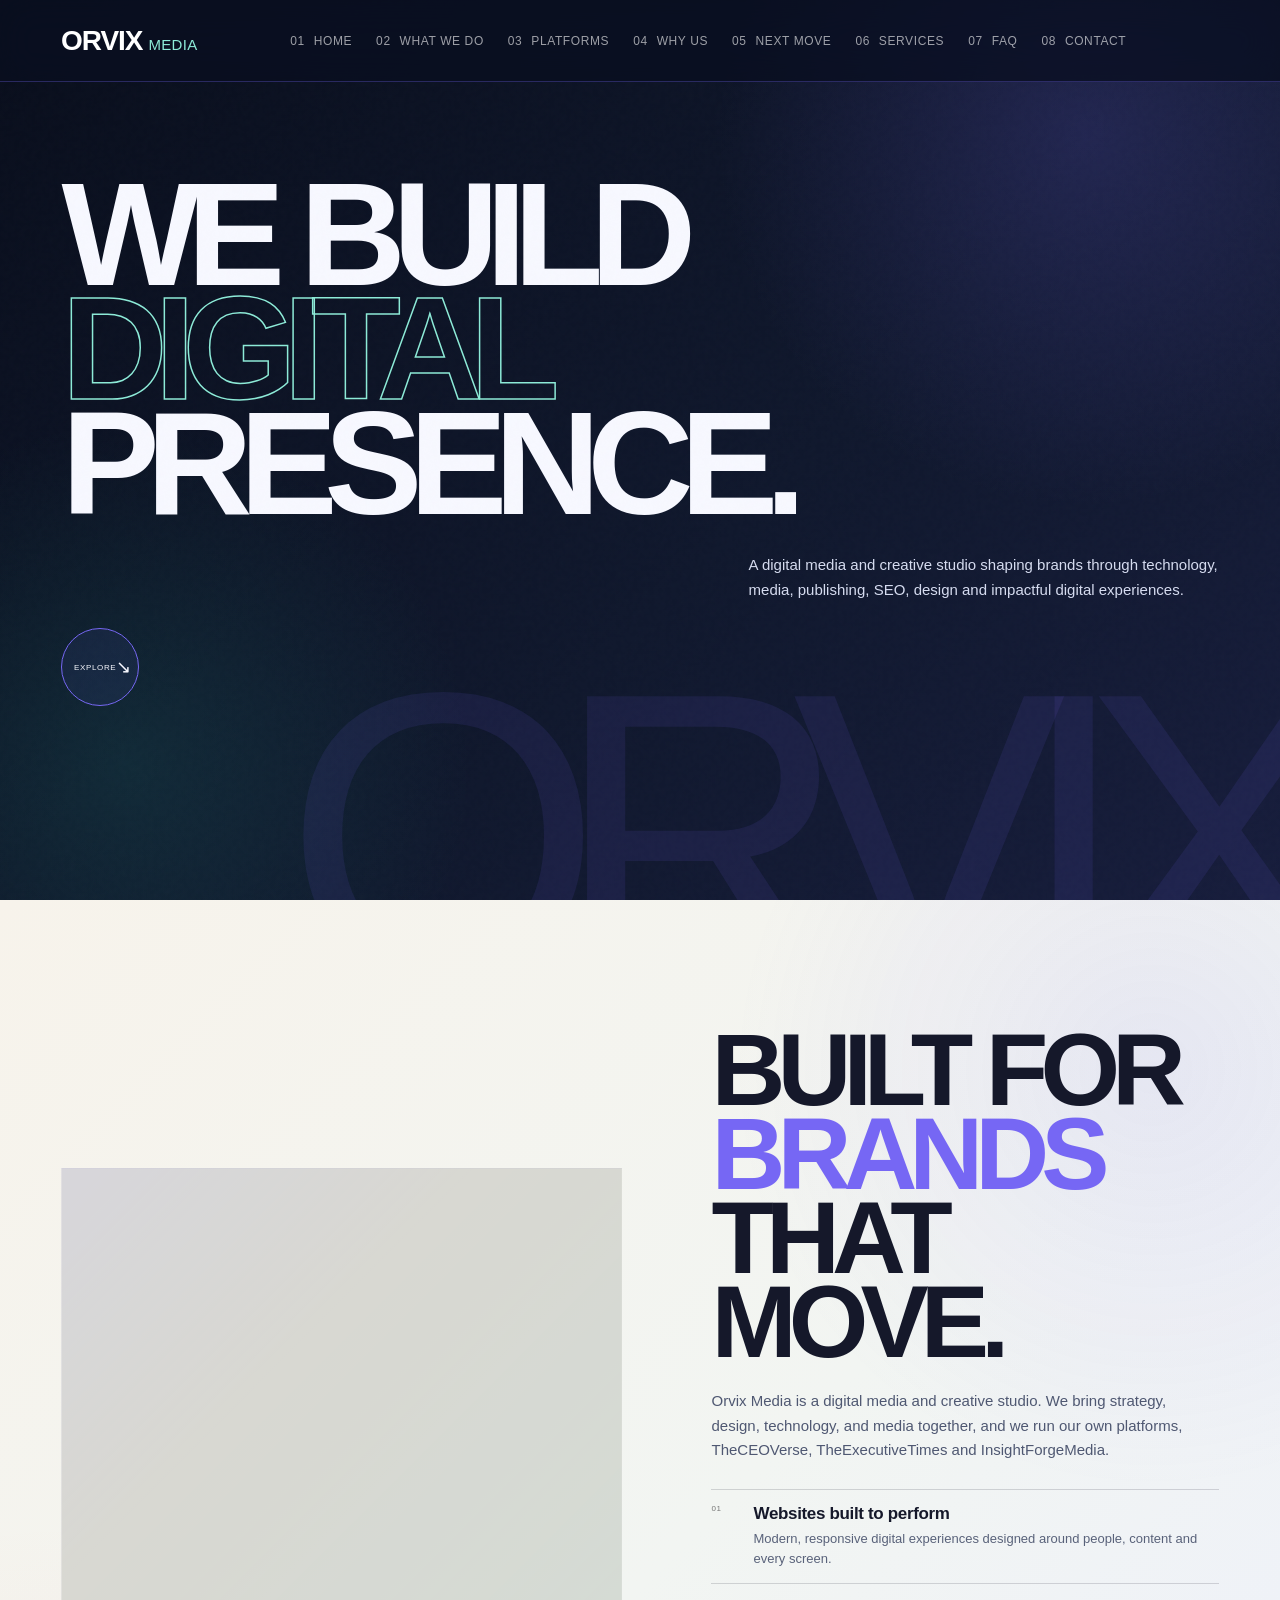
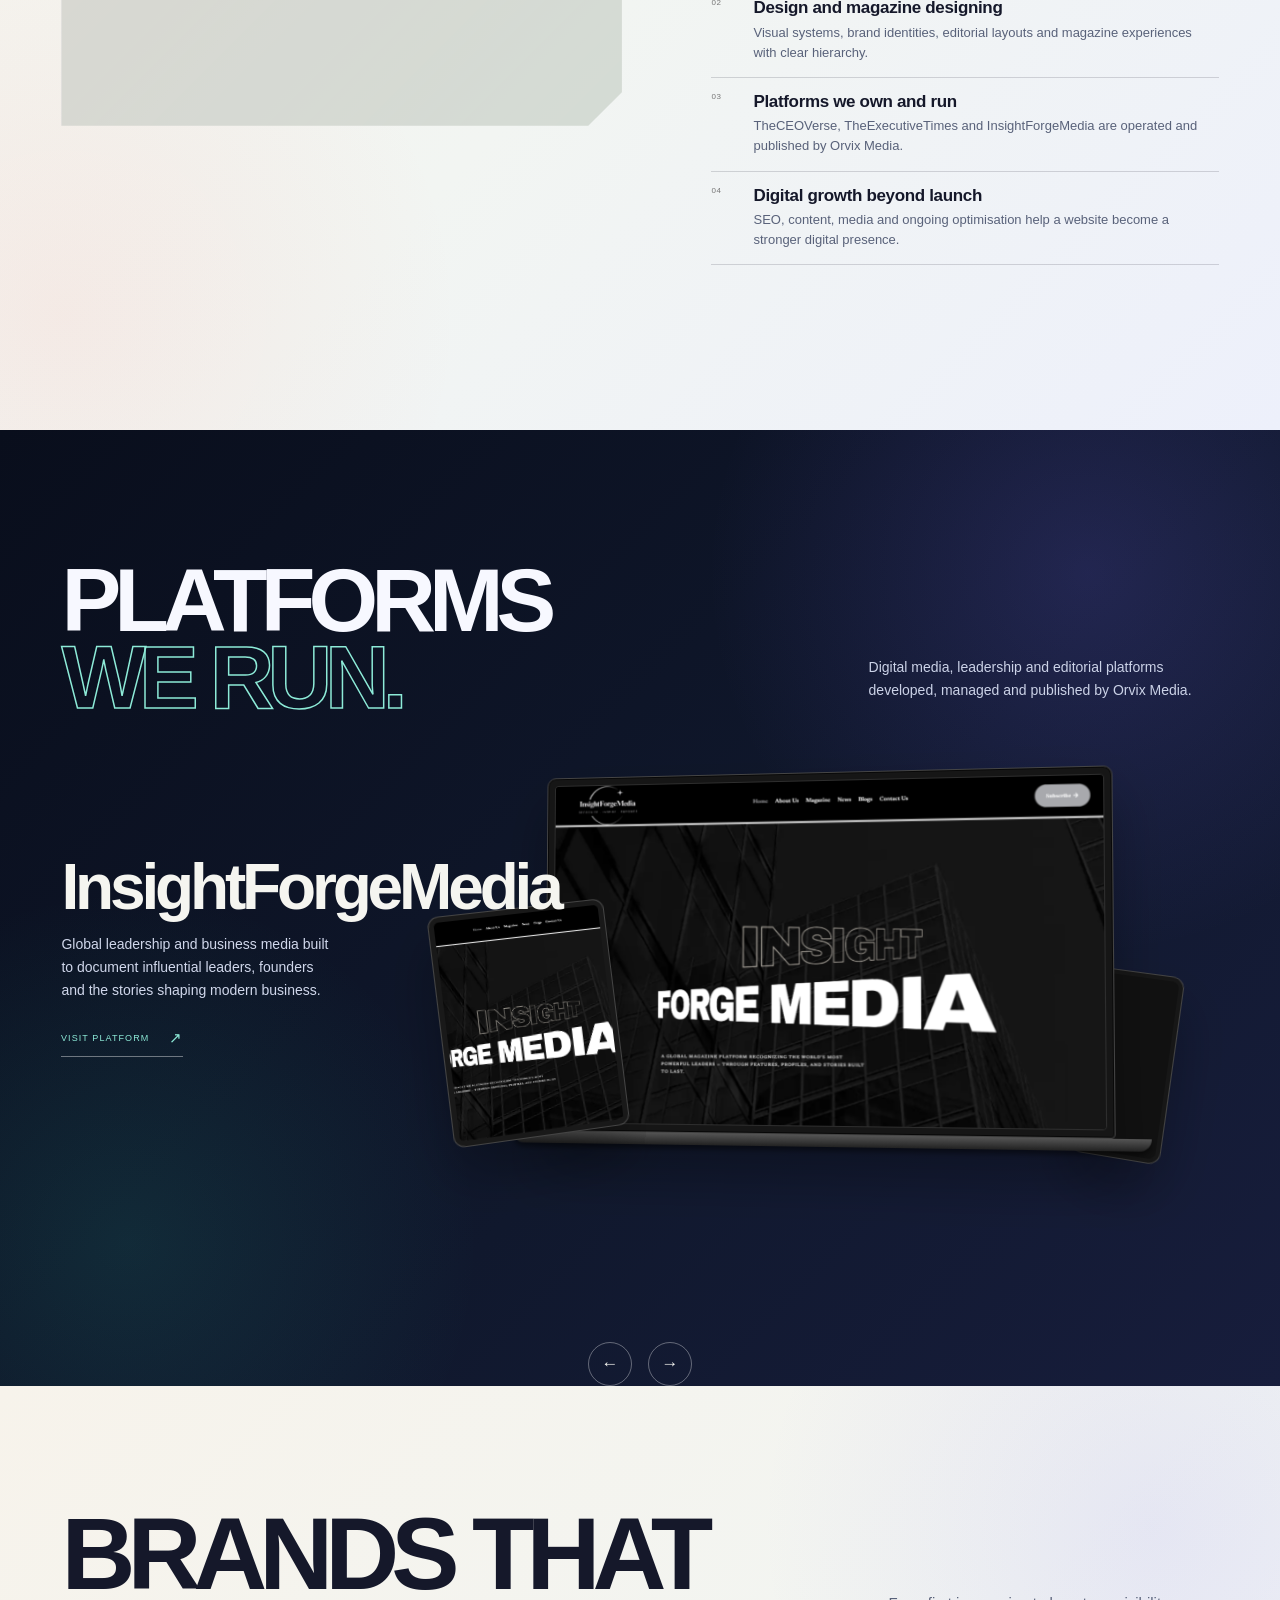
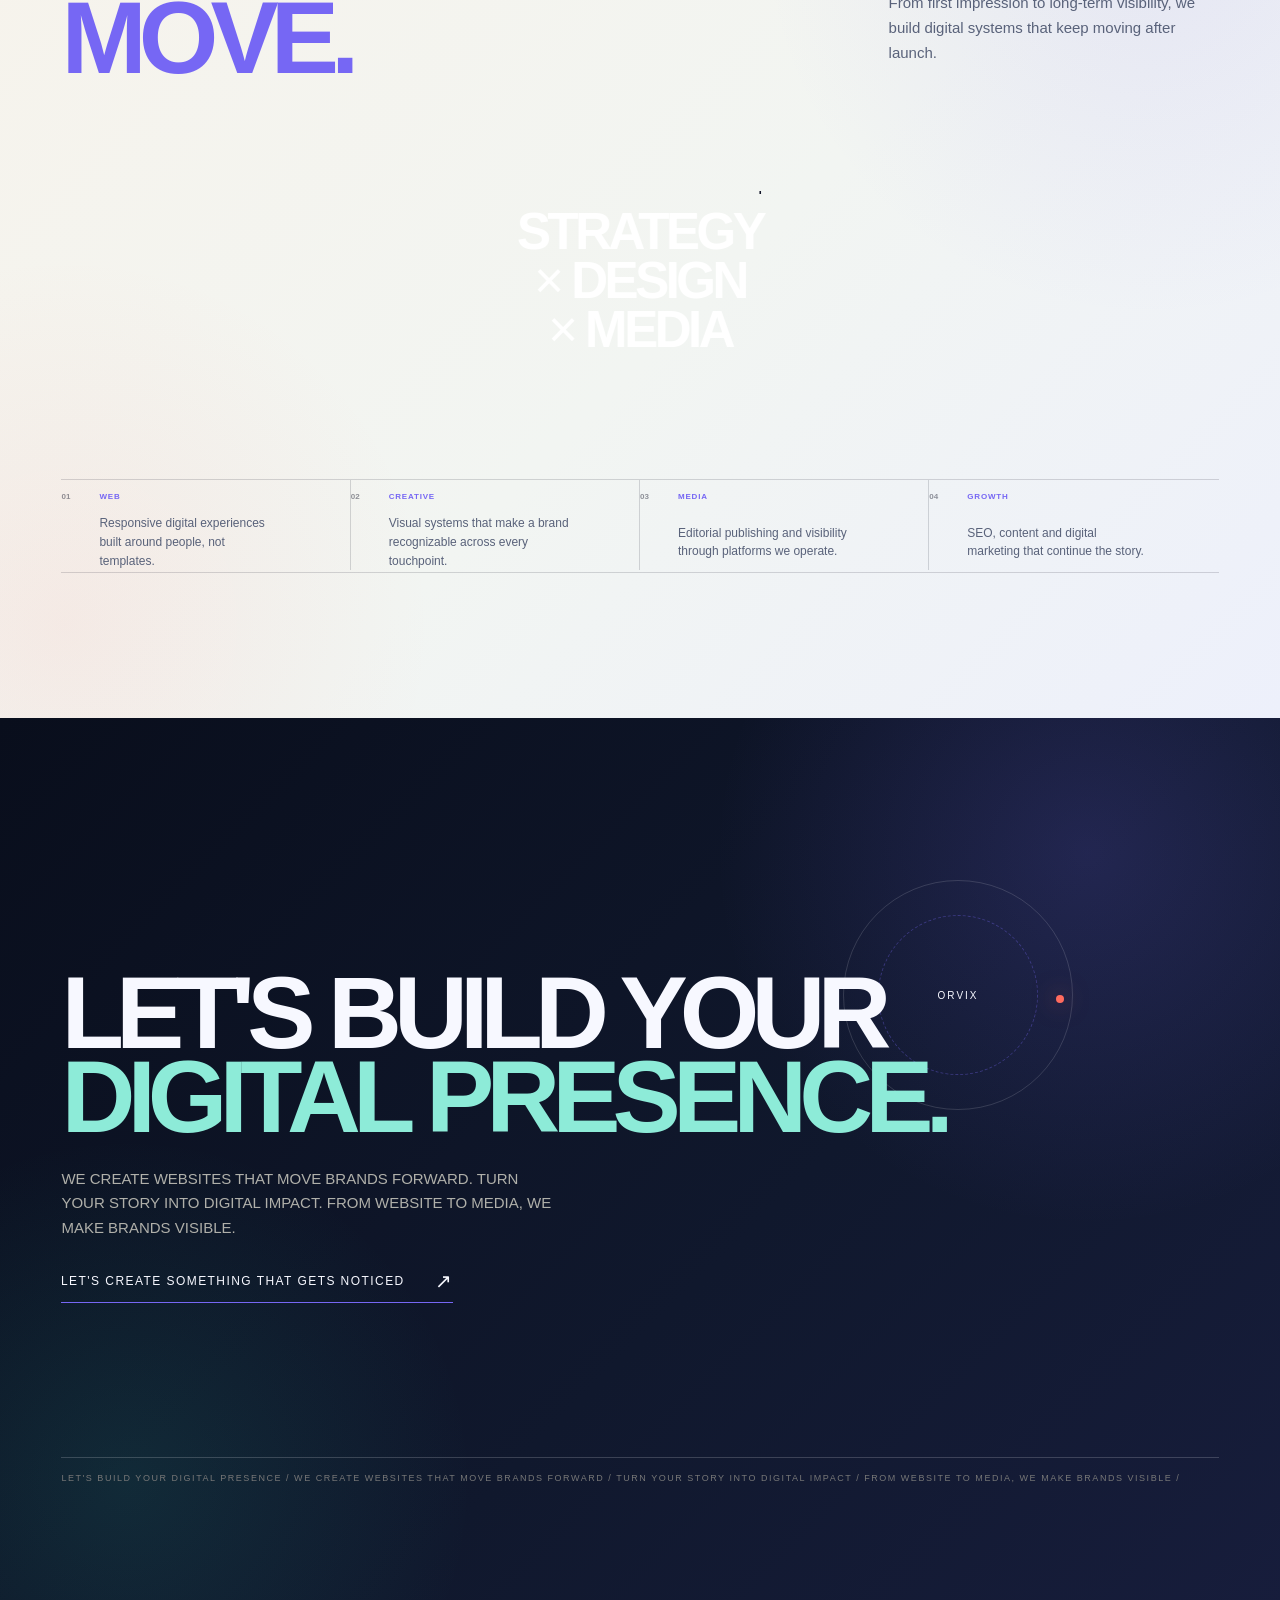
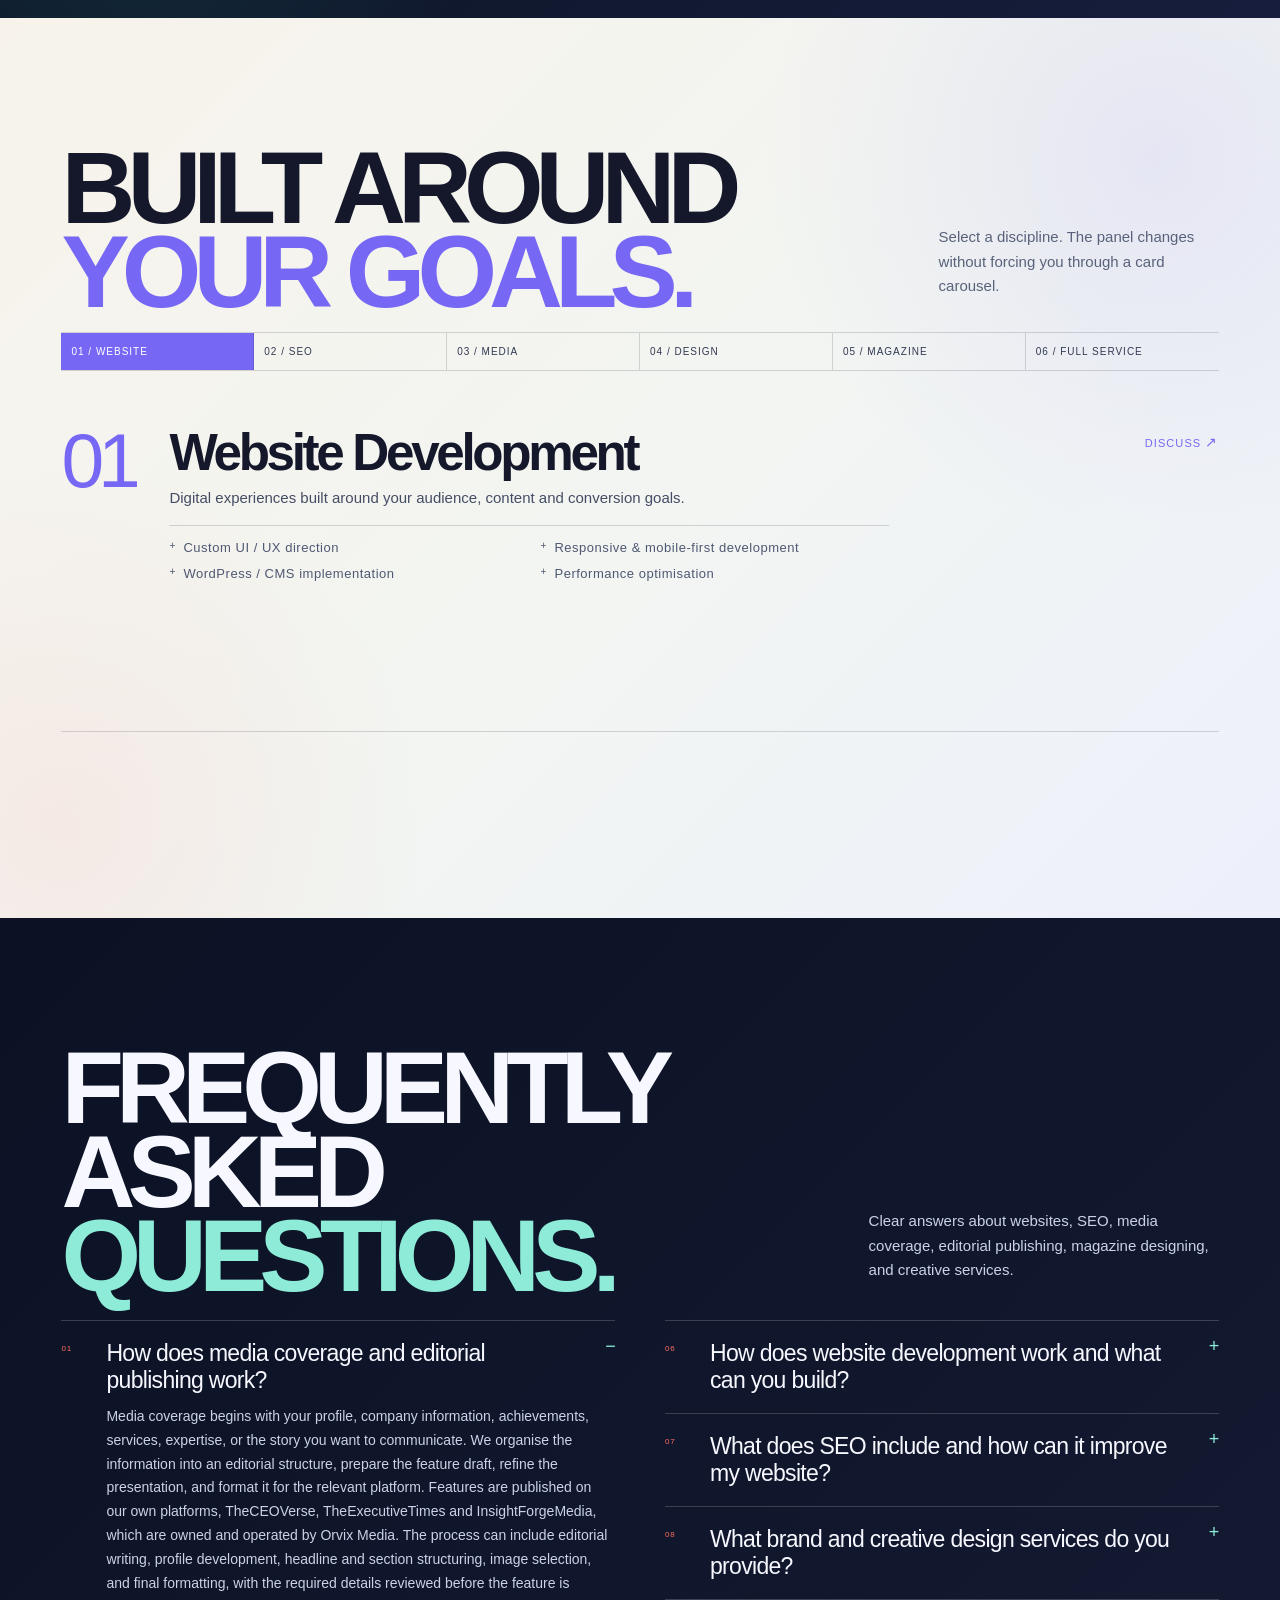
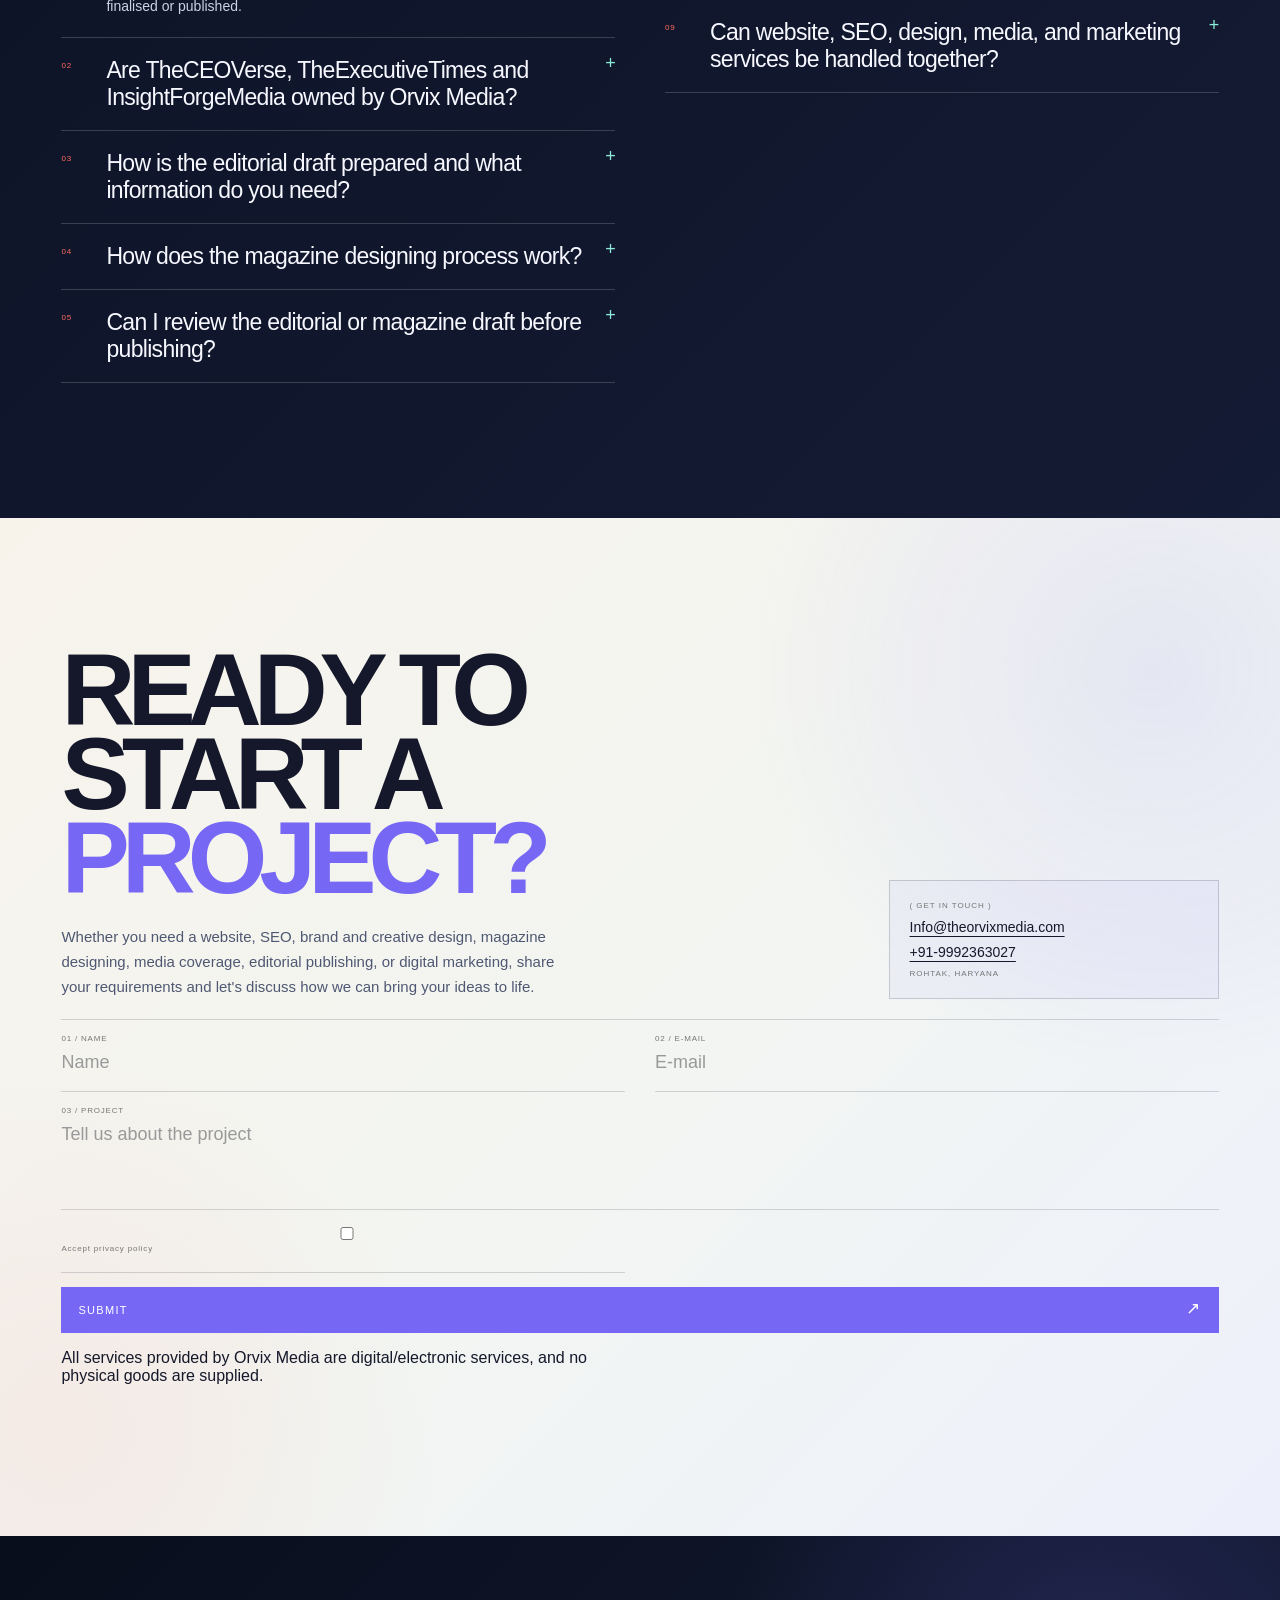
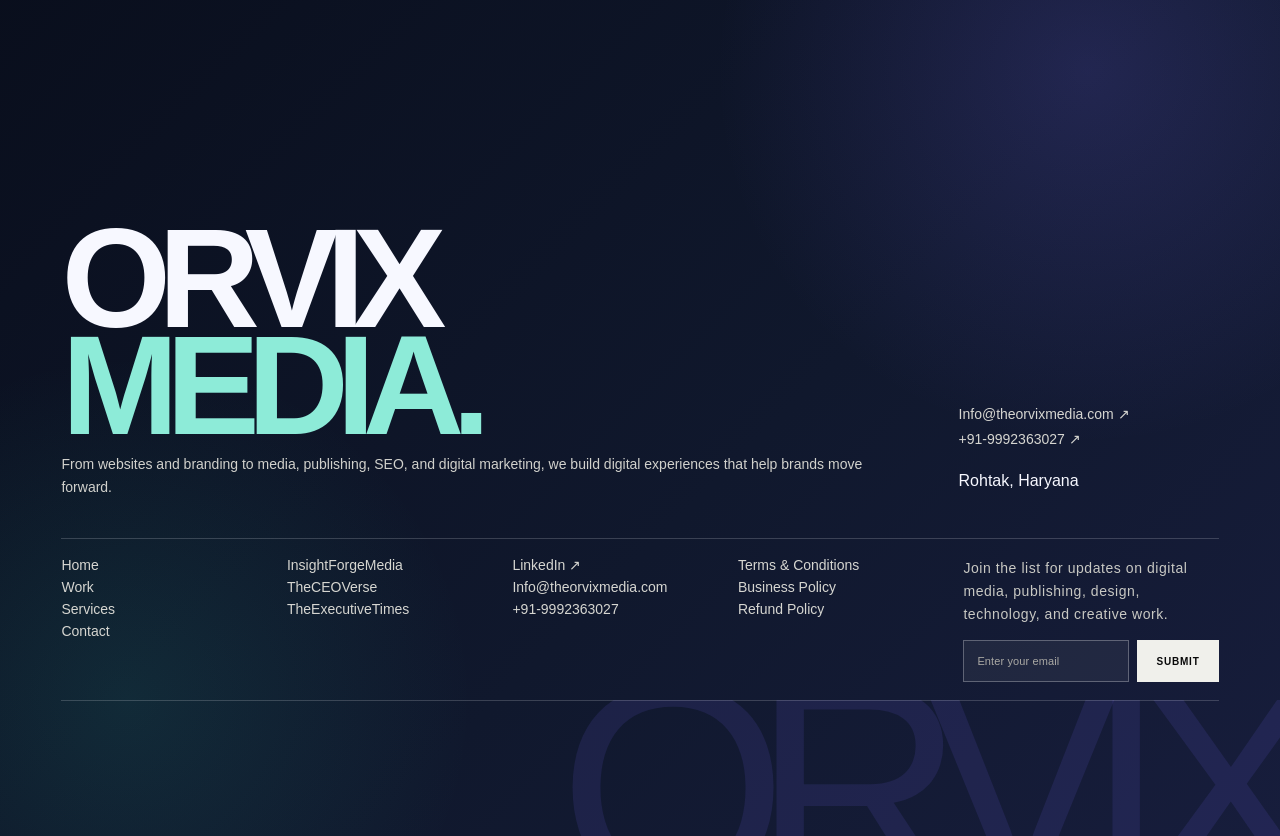
==== commit ae6d9ffe: "terms and condition page added with business policy page also" ====
--- a/index.html
+++ b/index.html
@@ -454,6 +454,12 @@
         <a href="https://www.linkedin.com/" target="_blank" rel="noopener">LinkedIn ↗</a>
         <a href="mailto:Info@theorvixmedia.com">Info@theorvixmedia.com</a>
         <a href="tel:+919992363027">+91-9992363027</a>
+      </div>
+      <div>
+        <span>POLICIES</span>
+        <a href="terms-and-conditions.html">Terms &amp; Conditions</a>
+        <a href="business-policy.html">Business Policy</a>
+        <a href="refund-policy.html">Refund Policy</a>
       </div>
       <div class="footer-manifesto">
         <span>JOIN THE LIST</span>
@@ -694,7 +700,7 @@
 .footer-join{display:flex;flex-direction:column;gap:9px;min-width:260px;padding-bottom:7px}
 .footer-join span,.footer-links>div>span{font-size:8px;letter-spacing:.12em;color:#666;margin-bottom:6px}
 .footer-join a{font-size:12px;color:#c0c0bb;transition:transform .3s ease,color .3s ease}.footer-join a:hover{color:#fff;transform:translateX(5px)}
-.footer-links{display:grid;grid-template-columns:repeat(4,1fr);gap:25px;border-top:1px solid var(--line-dark);border-bottom:1px solid var(--line-dark);padding:18px 0}
+.footer-links{display:grid;grid-template-columns:repeat(5,1fr);gap:25px;border-top:1px solid var(--line-dark);border-bottom:1px solid var(--line-dark);padding:18px 0}
 .footer-links>div{display:flex;flex-direction:column;gap:6px}
 .footer-links a{font-size:10px;color:#bdbdb7;transition:color .3s ease,transform .3s ease}.footer-links a:hover{color:#fff;transform:translateX(4px)}
 .footer-manifesto p{margin:0;color:#aaa;font-size:11px;line-height:1.45;letter-spacing:.04em}
@@ -819,6 +825,7 @@
   .device-phone{width:9%;min-width:58px}
 }
 @media(max-width:600px){
+.footer-links{grid-template-columns:1fr}
   #webgl{opacity:.08}
   .site-header{height:62px;padding:0 16px}.logo-orvix{font-size:18px}.logo-media{font-size:9px}
   .panel-inner{padding:76px 16px 110px}
@@ -1204,6 +1211,7 @@
 .footer-join a,.footer-links a{font-size:14px}
 
 @media(max-width:900px){
+.footer-links{grid-template-columns:repeat(2,1fr)}
   .desktop-nav{display:none}
   .site-header{height:74px}
   .site-logo .logo-orvix{font-size:25px}
